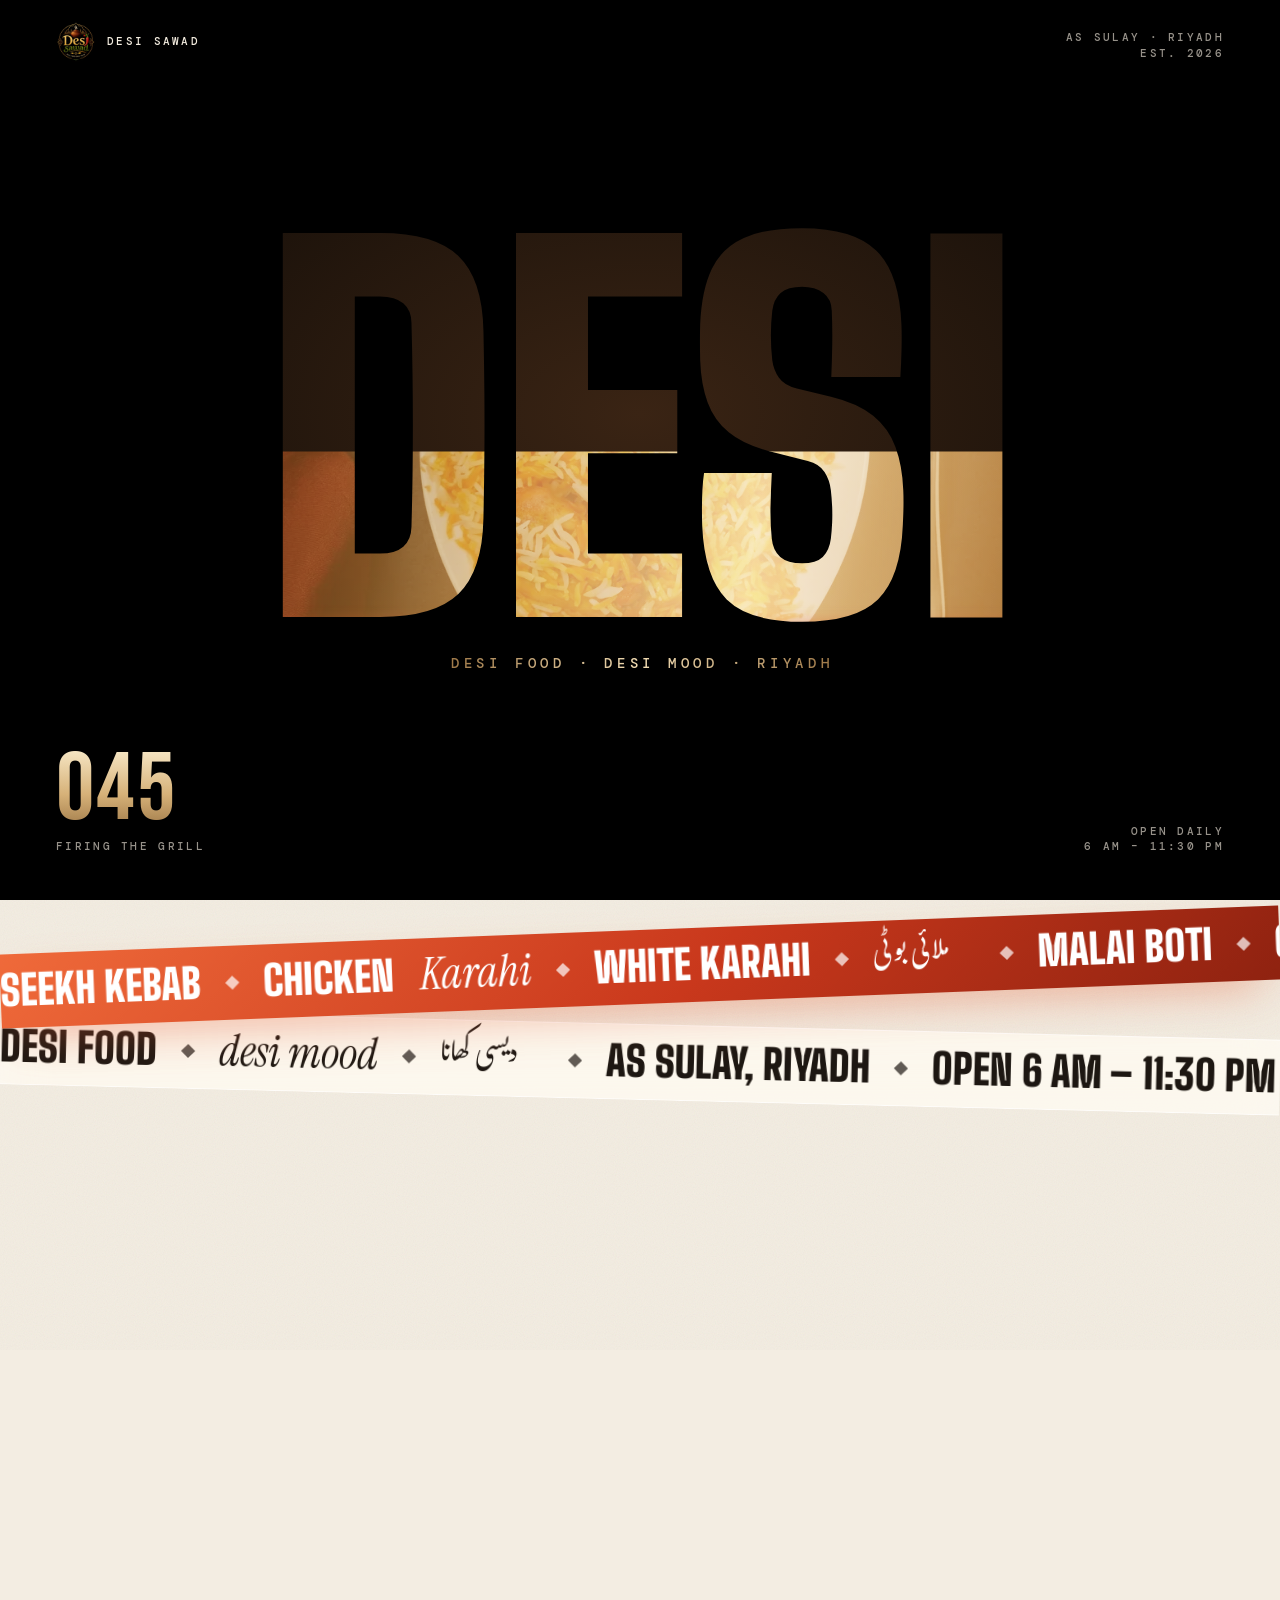
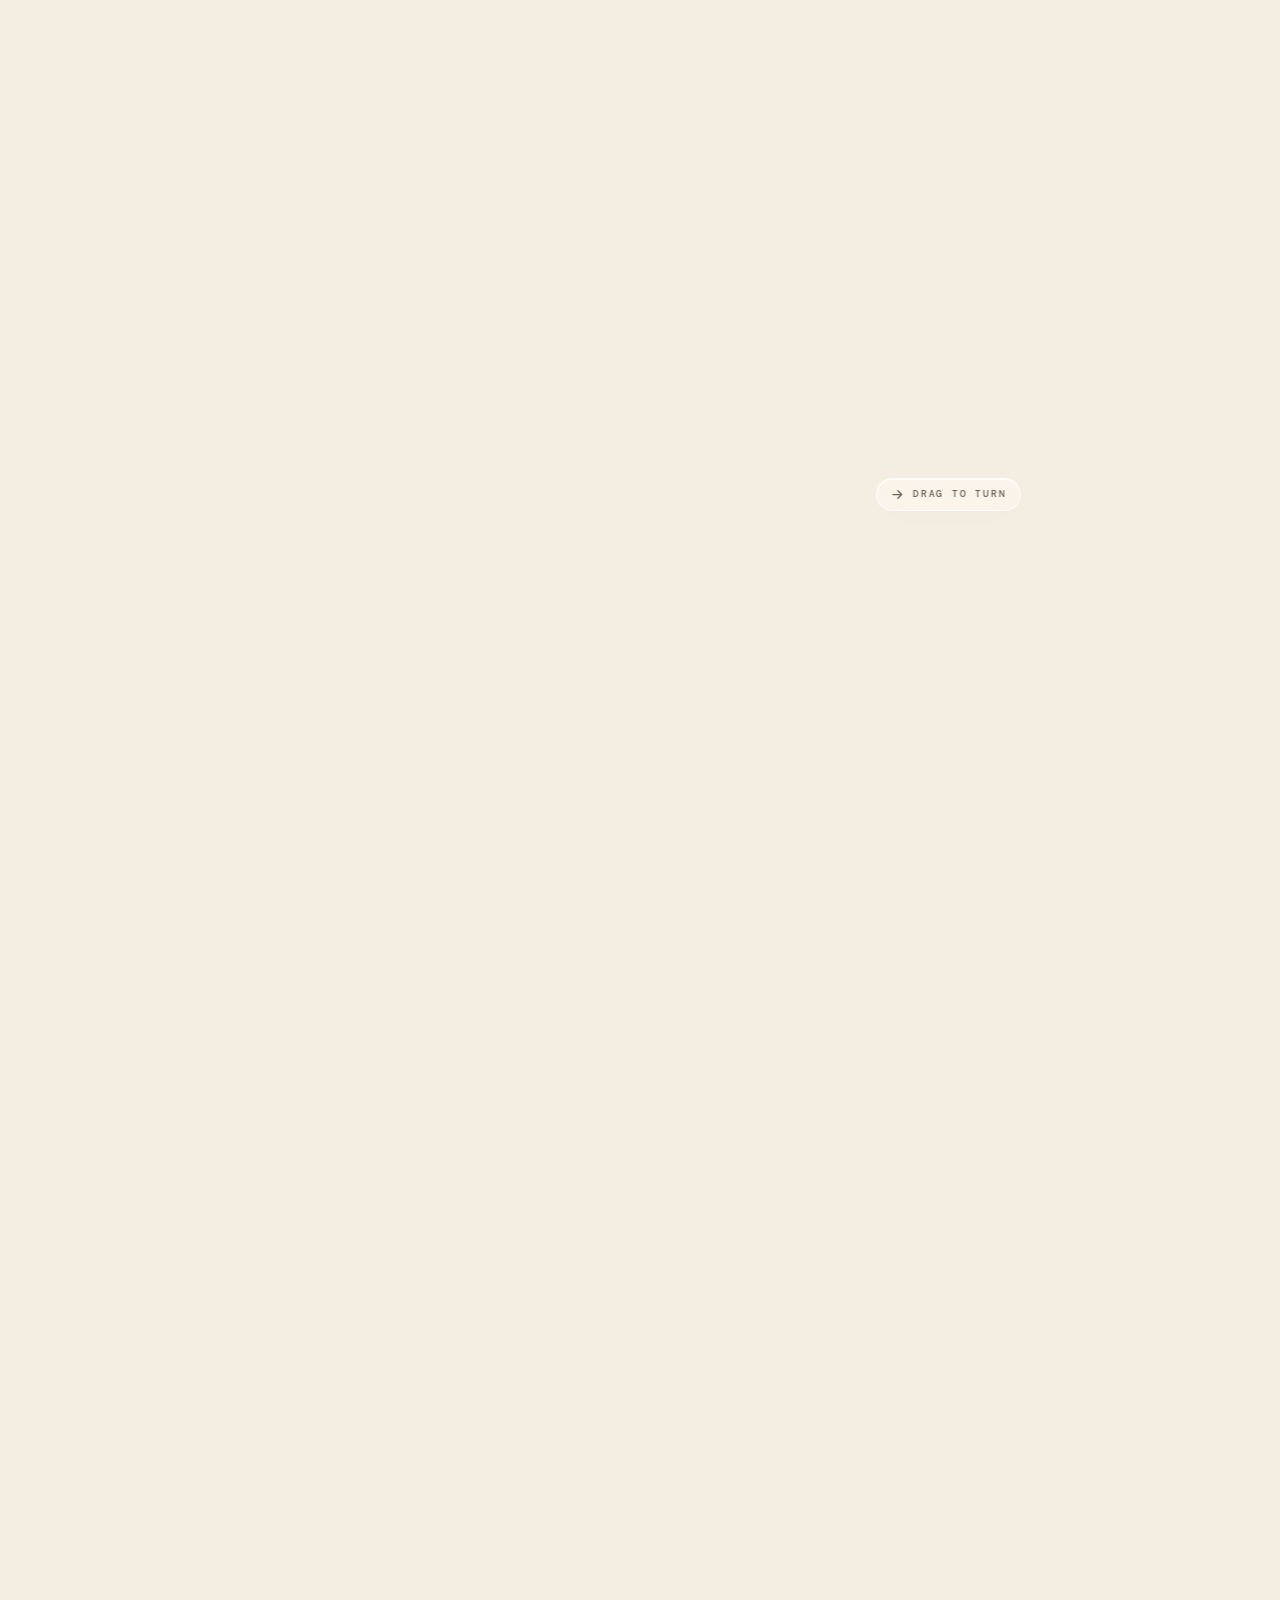
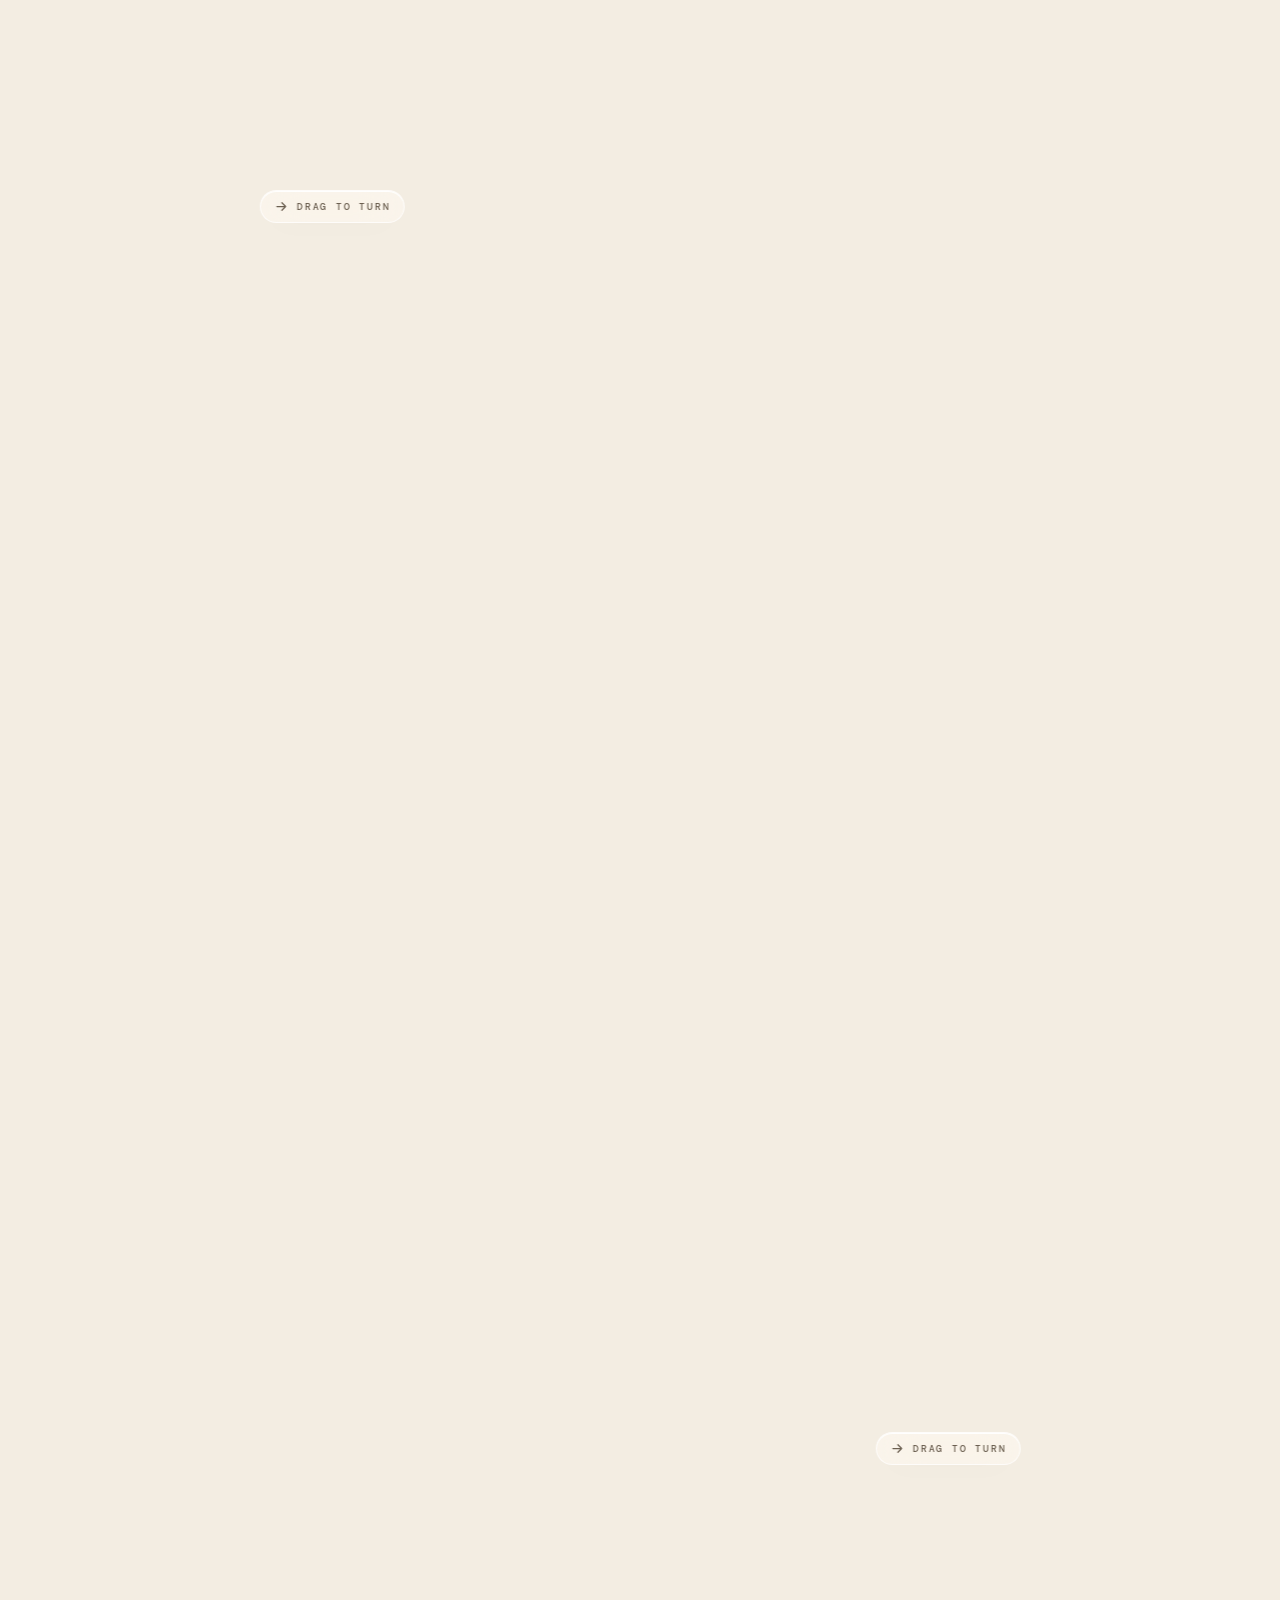
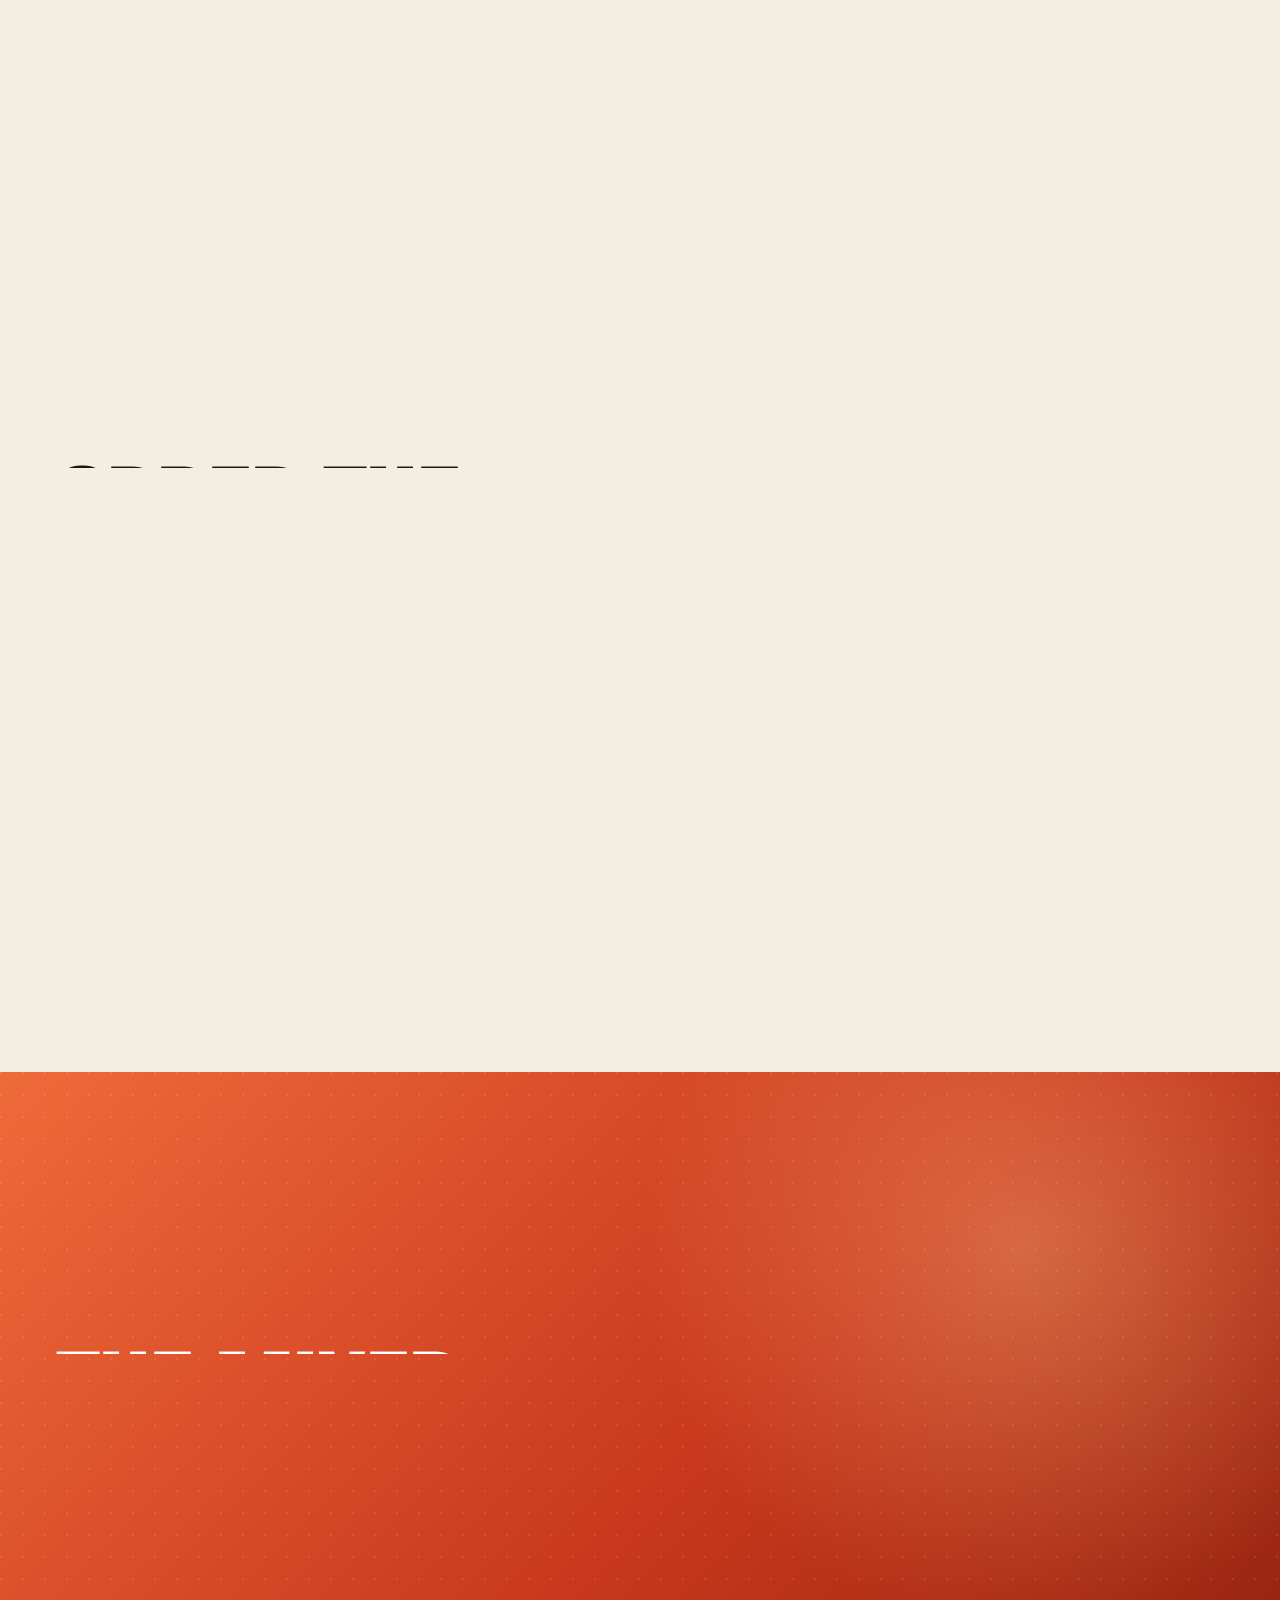
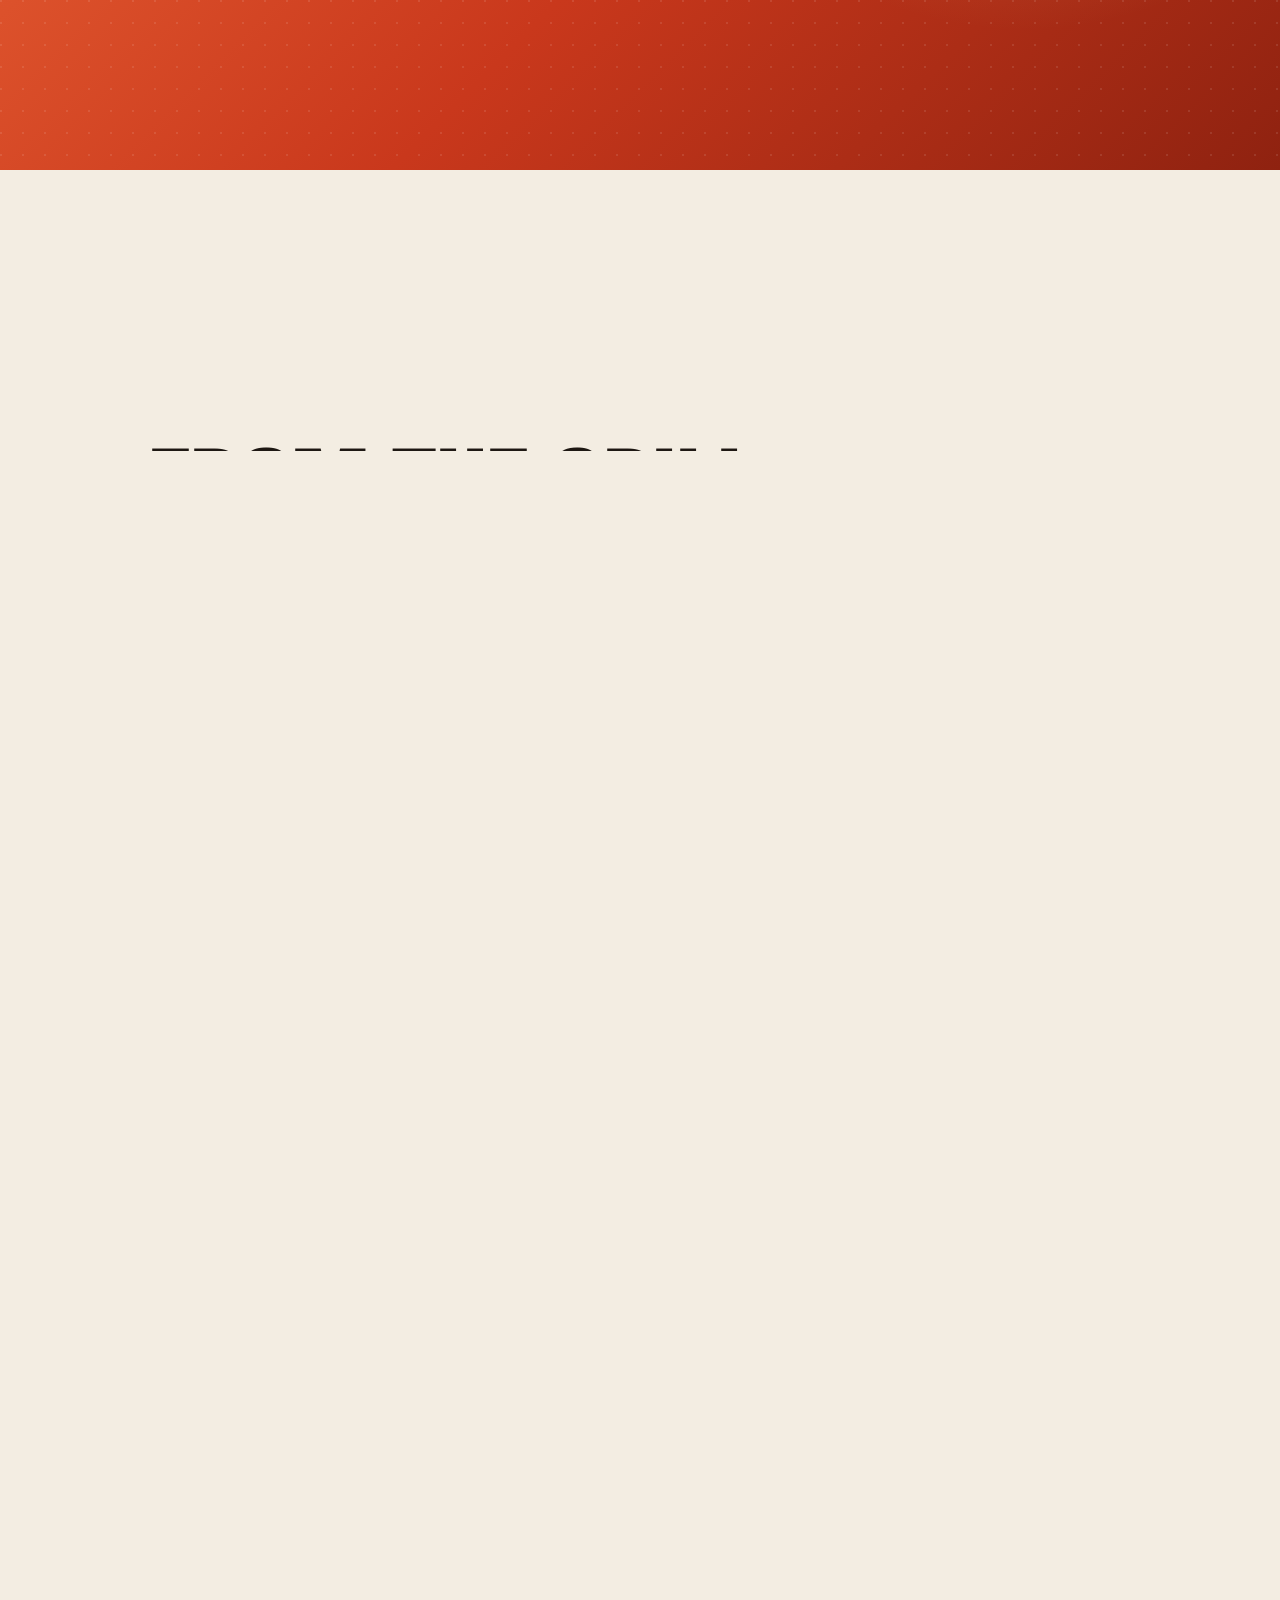
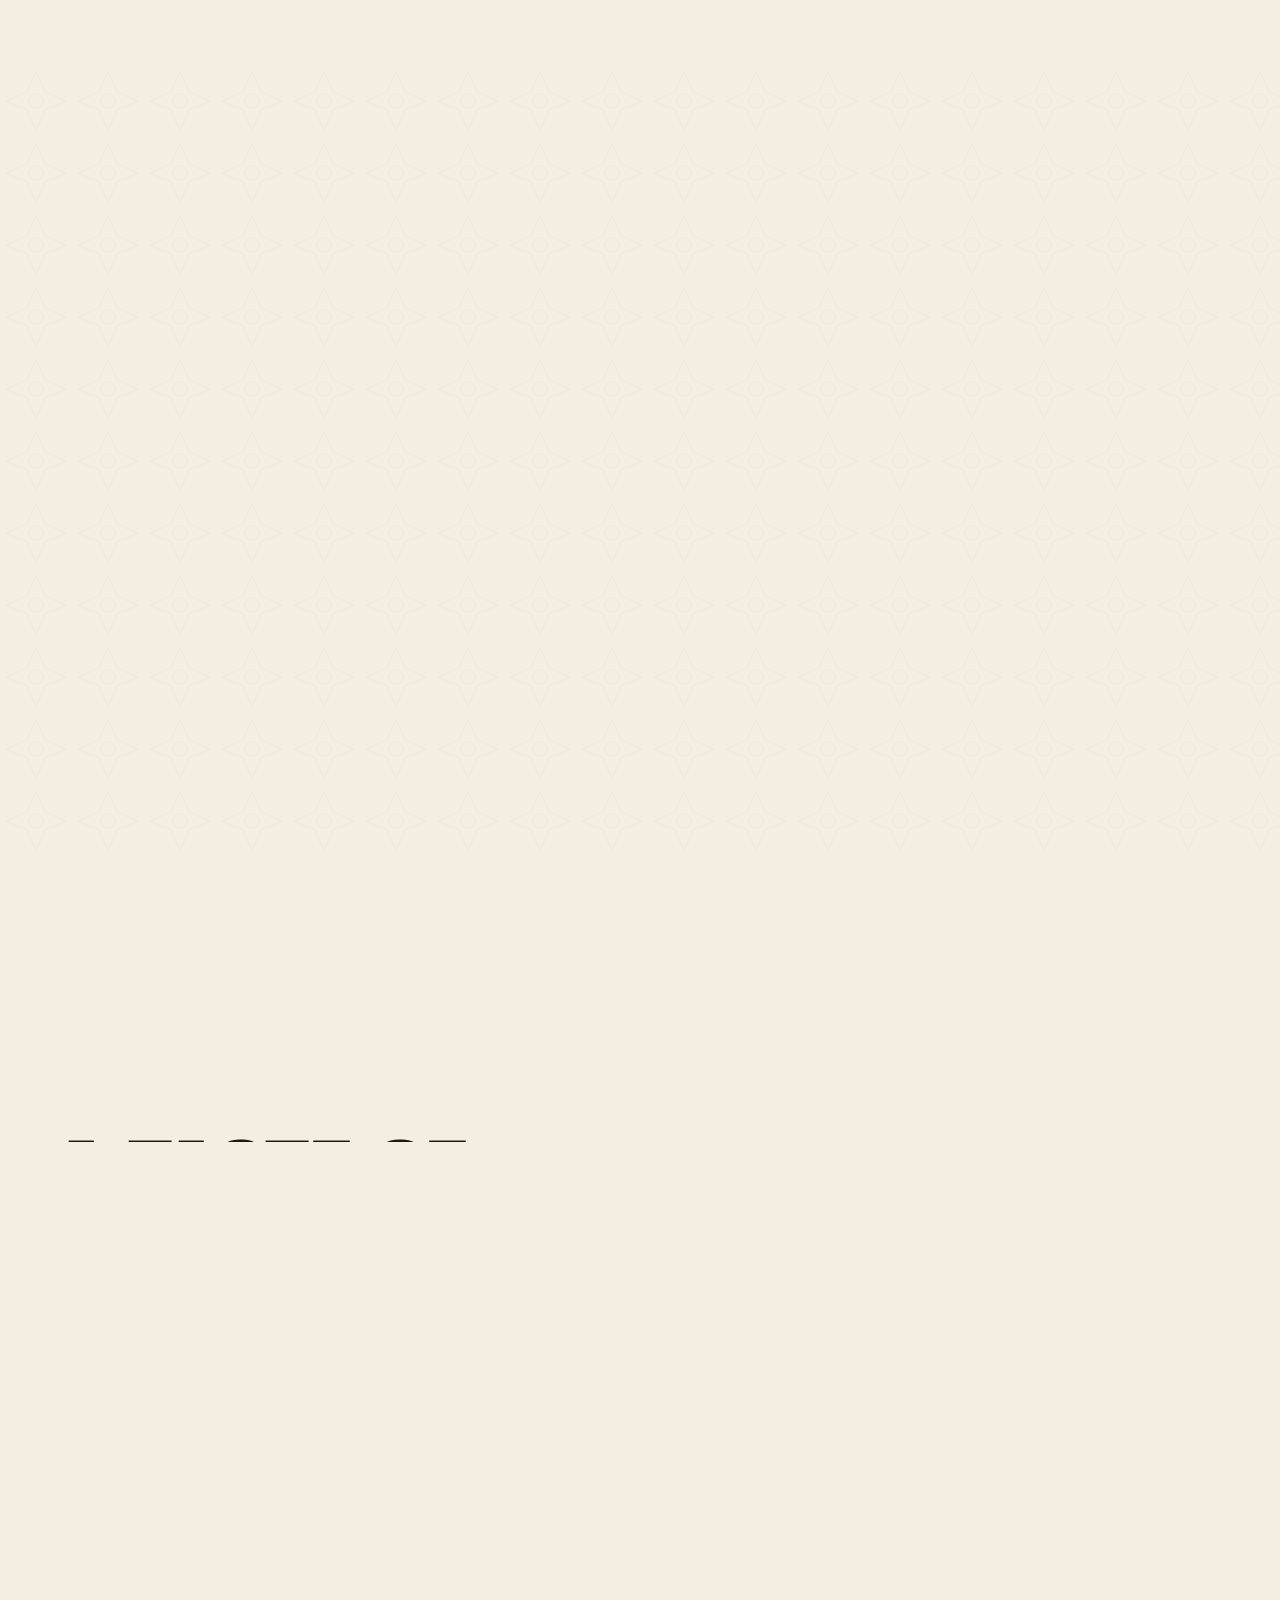
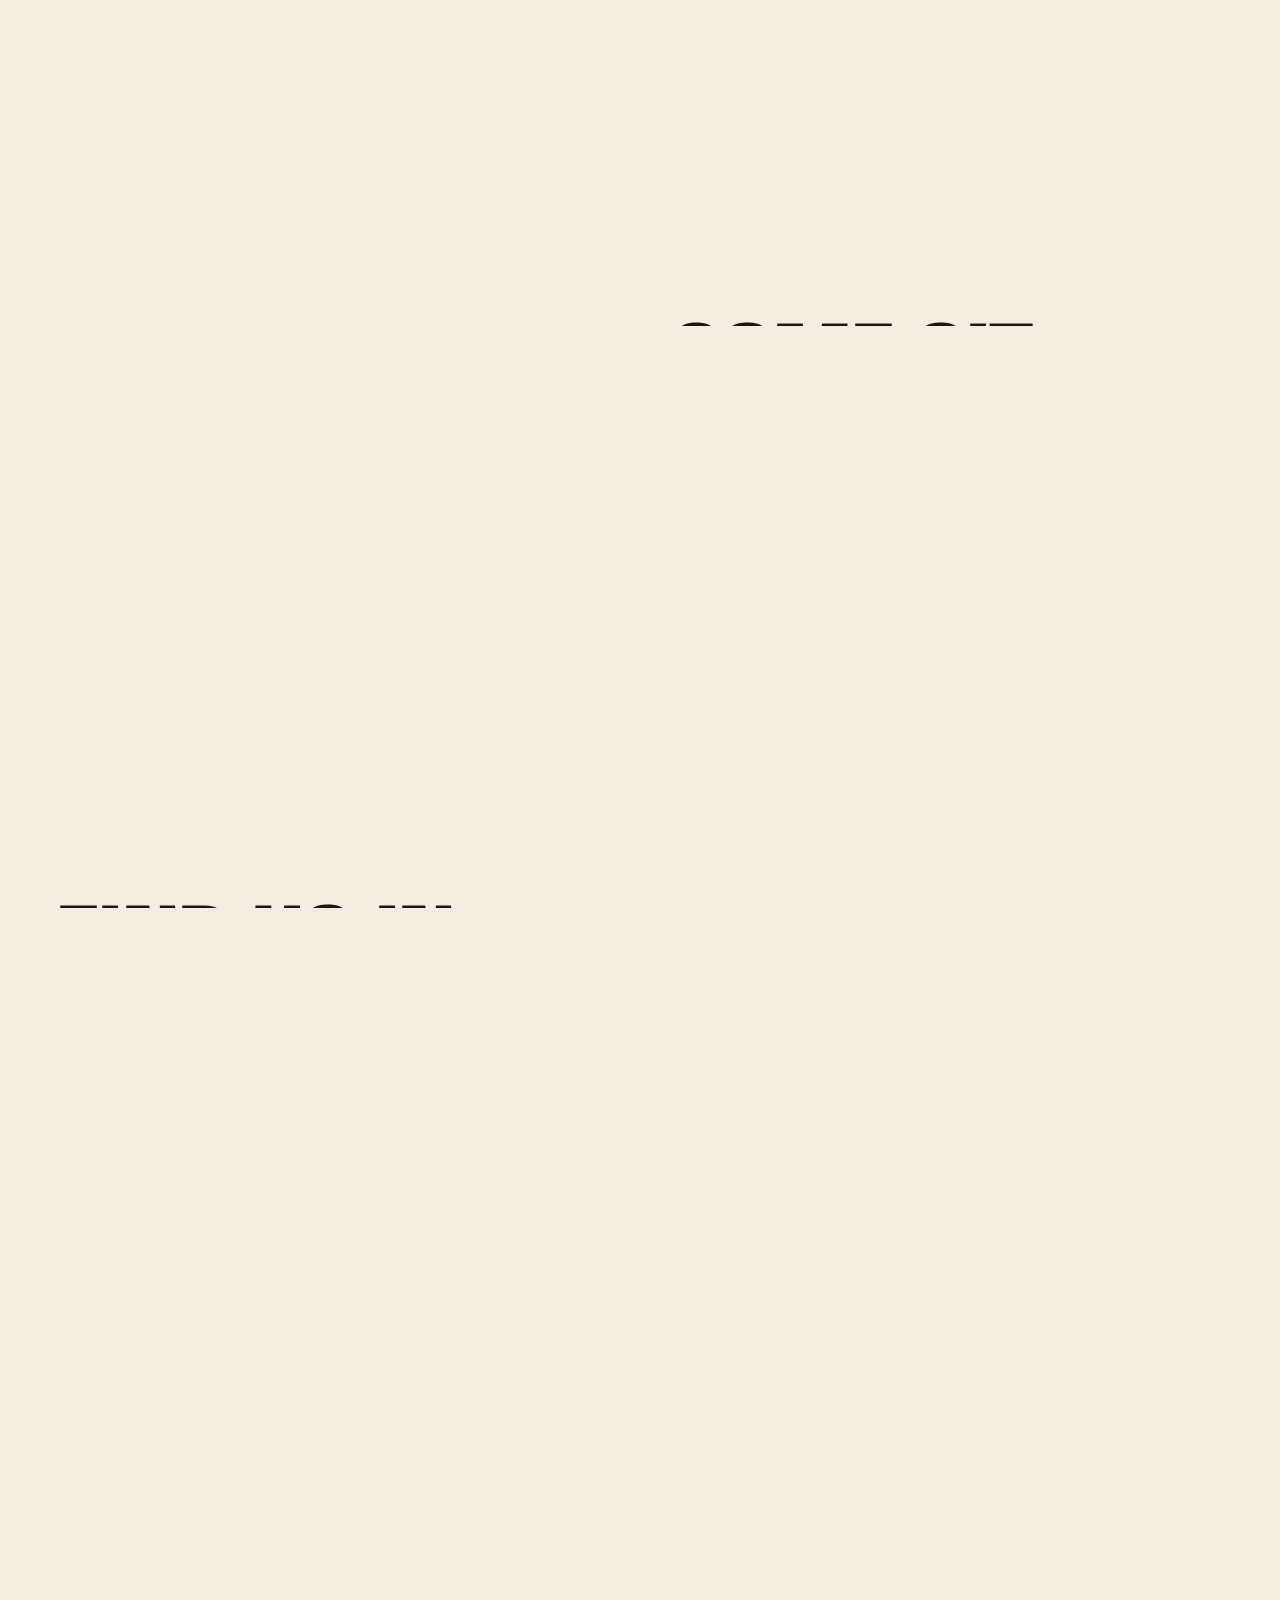
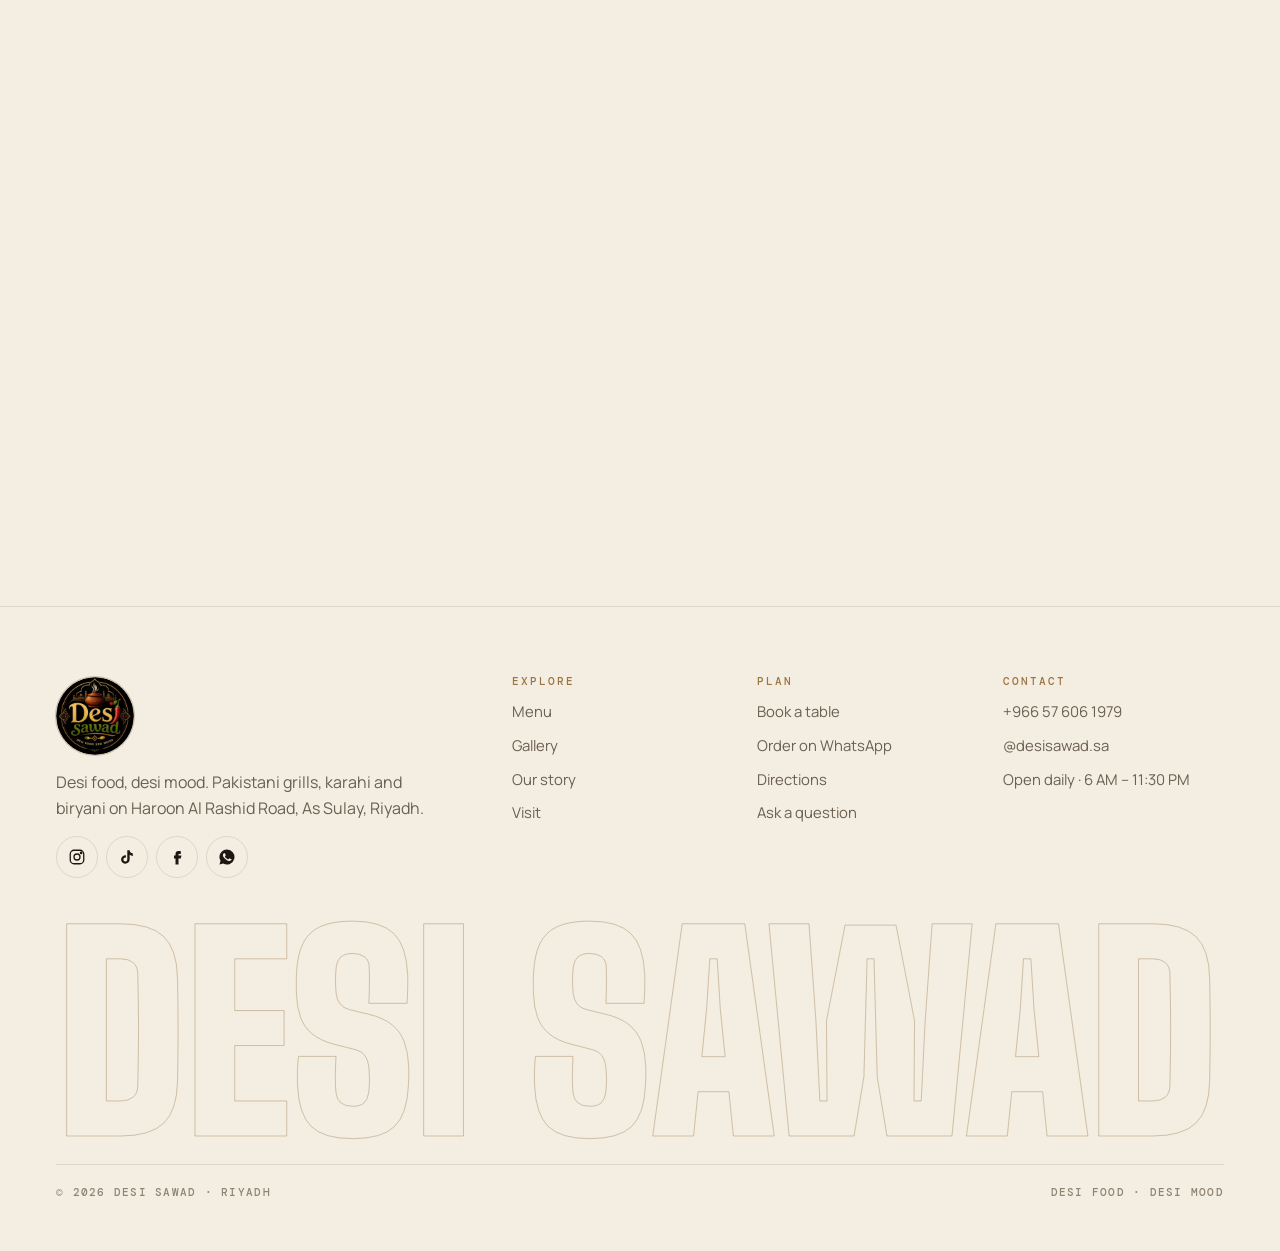
==== index.html @ 98d56522 "Add files via upload" ====
<!doctype html>
<html lang="en" data-theme="dark">
<head>
<meta charset="utf-8">
<meta name="viewport" content="width=device-width,initial-scale=1,viewport-fit=cover">
<title>Desi Sawad — Desi Food, Desi Mood | Pakistani Restaurant in As Sulay, Riyadh</title>
<meta name="description" content="Desi Sawad is a Pakistani restaurant on Haroon Al Rashid Rd, As Sulay, Riyadh. Seekh kebab, malai boti, chicken and white karahi, biryani and mint margarita. Open daily 6 AM to 11:30 PM.">
<meta name="theme-color" content="#0b0a08">
<meta property="og:type" content="restaurant"><meta property="og:site_name" content="Desi Sawad">
<meta property="og:title" content="Desi Sawad — Desi Food, Desi Mood | Pakistani Restaurant in As Sulay, Riyadh"><meta property="og:description" content="Desi Sawad is a Pakistani restaurant on Haroon Al Rashid Rd, As Sulay, Riyadh. Seekh kebab, malai boti, chicken and white karahi, biryani and mint margarita. Open daily 6 AM to 11:30 PM."><meta property="og:image" content="og-image.jpg">
<meta name="twitter:card" content="summary_large_image">
<link rel="icon" type="image/png" href="favicon.png"><link rel="apple-touch-icon" href="apple-touch-icon.png"><link rel="manifest" href="manifest.json">
<link rel="preload" href="display-900-normal.woff2" as="font" type="font/woff2" crossorigin>
<link rel="preload" href="sans-500-normal.woff2" as="font" type="font/woff2" crossorigin>
<link rel="stylesheet" href="styles.css">
<script>(function(){var d=document.documentElement;d.classList.add('js');var t;try{t=localStorage.getItem('ds-theme')}catch(e){}if(!t)t=matchMedia('(prefers-color-scheme: light)').matches?'light':'dark';d.setAttribute('data-theme',t);document.querySelector('meta[name=theme-color]').content=t==='light'?'#f3ede2':'#0b0a08';try{if(!sessionStorage.getItem('ds-seen'))d.classList.add('ld-on');if(sessionStorage.getItem('ds-pt'))d.classList.add('pt-on')}catch(e){}if(matchMedia('(prefers-reduced-motion: reduce)').matches)d.classList.remove('ld-on','pt-on')})();</script>
<script type="application/ld+json">{"@context":"https://schema.org","@type":"Restaurant","name":"Desi Sawad","slogan":"Desi Food, Desi Mood","servesCuisine":["Pakistani","Desi","BBQ"],"telephone":"+966576061979","image":"og-image.jpg","address":{"@type":"PostalAddress","streetAddress":"Sharah e Sahafa, Haroon Al Rashid Rd","addressLocality":"As Sulay, Riyadh","postalCode":"14263","addressCountry":"SA"},"openingHours":"Mo-Su 06:00-23:30","sameAs":["https://www.instagram.com/desisawad.sa/","https://www.tiktok.com/@desisawad.sa","https://www.facebook.com/desisawad.sa"]}</script>
</head>
<body data-page="home">
<a class="skip" href="#main">Skip to content</a>
<div class="amb" aria-hidden="true"><i></i><i></i><i></i></div><div class="grain" aria-hidden="true"></div>
<i class="sprog" aria-hidden="true"></i>
<div class="pt" aria-hidden="true"><div class="pt-bg"></div><div class="pt-in"><span class="pt-f"></span><div class="pt-w"></div></div><i class="pt-line"></i></div>
<div class="ldx" aria-hidden="true">
  <div class="ldx-fill"><div class="ldx-grp"><div class="ldx-w">DESI<div class="ldx-gold"><img src="biryani.webp" alt=""></div><i class="ldx-crest"></i></div><div class="ldx-s">Desi food · Desi mood · Riyadh</div></div></div>
  <div class="ldx-ink"><div class="ldx-grp"><div class="ldx-w"><span><i>D</i></span><span><i>E</i></span><span><i>S</i></span><span class="ldx-i"><i>I</i></span></div><div class="ldx-s"><span>Desi food · Desi mood · Riyadh</span></div></div></div>
  <div class="ldx-m ldx-tl"><img src="logo.webp" alt=""><span>Desi Sawad</span></div>
  <div class="ldx-m ldx-tr">As Sulay · Riyadh<br>Est. 2026</div>
  <div class="ldx-m ldx-bl"><b id="ldN">000</b><span>Firing the grill</span></div>
  <div class="ldx-m ldx-br">Open daily<br>6 AM – 11:30 PM</div>
</div>
<canvas id="dish3d" aria-hidden="true"></canvas>
<header class="nav glass glass-edge">
  <a class="brand" href="index.html" aria-label="Desi Sawad home"><img src="logo.webp" alt="" width="44" height="44"><span class="brand-t"><b>Desi Sawad</b><small>As Sulay · Riyadh</small></span></a>
  <nav class="nav-links" aria-label="Main"><a href="index.html" aria-current="page">Home</a><a href="menu.html">Menu</a><a href="gallery.html">Gallery</a><a href="about.html">Our story</a><a href="reserve.html">Reserve</a><a href="contact.html">Visit</a></nav>
  <div class="nav-r">
    <span class="open-pill" data-open data-short><i class="dot"></i><span data-open-txt>Hours</span></span>
    <button class="icon-btn" type="button" data-theme-toggle aria-label="Switch theme"><span class="t-ico"><svg class="sun" viewBox="0 0 24 24" fill="none" stroke="currentColor" stroke-width="1.8" stroke-linecap="round"><circle cx="12" cy="12" r="4.2"/><path d="M12 2.5v2M12 19.5v2M4.6 4.6l1.4 1.4M18 18l1.4 1.4M2.5 12h2M19.5 12h2M4.6 19.4 6 18M18 6l1.4-1.4"/></svg><svg class="moon" viewBox="0 0 24 24" fill="none" stroke="currentColor" stroke-width="1.8" stroke-linejoin="round"><path d="M20 14.5A8 8 0 1 1 9.5 4a6.5 6.5 0 0 0 10.5 10.5Z"/></svg></span></button>
    <button class="icon-btn snd" type="button" data-sound-toggle aria-pressed="false" aria-label="Sound effects"><svg viewBox="0 0 24 24" fill="none" stroke="currentColor" stroke-width="1.8" stroke-linecap="round" stroke-linejoin="round"><path d="M4 9.5h3.5L12 5.5v13l-4.5-4H4z"/><path class="wave" d="M15.5 9a4 4 0 0 1 0 6"/><path class="wave" d="M18 6.5a7.5 7.5 0 0 1 0 11"/><path class="x" d="m16 9.5 5 5M21 9.5l-5 5"/></svg></button>
    <button class="icon-btn" type="button" data-cart aria-label="Your order"><svg viewBox="0 0 24 24" fill="none" stroke="currentColor" stroke-width="1.8" stroke-linecap="round"><path d="M5 8h14l-1.4 11.2a2 2 0 0 1-2 1.8H8.4a2 2 0 0 1-2-1.8L5 8Z"/><path d="M9 8V6a3 3 0 0 1 6 0v2"/></svg><span class="cart-count" data-count>0</span></button>
    <a class="btn btn-gold btn-sm" href="reserve.html">Book a table</a>
    <button class="icon-btn burger" type="button" aria-label="Open menu" aria-expanded="false" aria-controls="msheet"><span></span><span></span></button>
  </div>
</header>
<div class="msheet" id="msheet" aria-hidden="true">
  <nav aria-label="Mobile"><a href="index.html" aria-current="page"><small>01</small>Home<span class="u">گھر</span></a><a href="menu.html"><small>02</small>Menu<span class="u">مینو</span></a><a href="gallery.html"><small>03</small>Gallery<span class="u">تصاویر</span></a><a href="about.html"><small>04</small>Our story<span class="u">کہانی</span></a><a href="reserve.html"><small>05</small>Reserve<span class="u">بکنگ</span></a><a href="contact.html"><small>06</small>Visit<span class="u">پتہ</span></a></nav>
  <div class="ms-foot">
    <div class="ms-row"><a class="btn btn-gold" href="menu.html"><svg viewBox="0 0 24 24" fill="none" stroke="currentColor" stroke-width="1.8" stroke-linecap="round"><path d="M5 8h14l-1.4 11.2a2 2 0 0 1-2 1.8H8.4a2 2 0 0 1-2-1.8L5 8Z"/><path d="M9 8V6a3 3 0 0 1 6 0v2"/></svg>Order now</a><a class="btn" href="tel:+966576061979"><svg viewBox="0 0 24 24" fill="none" stroke="currentColor" stroke-width="1.8"><path d="M5 4h4l2 5-2.5 1.5a11 11 0 0 0 5 5L15 13l5 2v4a2 2 0 0 1-2 2A16 16 0 0 1 3 6a2 2 0 0 1 2-2"/></svg>Call</a></div>
    <div class="ms-meta"><span class="live glass" data-open><i class="dot"></i><span data-open-txt>Hours</span></span><div class="socials"><a href="https://www.instagram.com/desisawad.sa/" target="_blank" rel="noopener" aria-label="Instagram"><svg viewBox="0 0 24 24" fill="none" stroke="currentColor" stroke-width="1.7"><rect x="3" y="3" width="18" height="18" rx="5"/><circle cx="12" cy="12" r="4"/><circle cx="17.5" cy="6.5" r="1" fill="currentColor"/></svg></a><a href="https://www.tiktok.com/@desisawad.sa" target="_blank" rel="noopener" aria-label="TikTok"><svg viewBox="0 0 24 24" fill="currentColor"><path d="M16.6 5.8A4.3 4.3 0 0 1 15.5 3h-3.1v12.4a2.6 2.6 0 1 1-1.8-2.5V9.7a5.7 5.7 0 1 0 4.9 5.7V9.1a7.3 7.3 0 0 0 4.3 1.4V7.4a4.3 4.3 0 0 1-3.2-1.6Z"/></svg></a><a href="https://www.facebook.com/desisawad.sa" target="_blank" rel="noopener" aria-label="Facebook"><svg viewBox="0 0 24 24" fill="currentColor"><path d="M14 8h3V4h-3a4 4 0 0 0-4 4v2H8v4h2v8h4v-8h3l1-4h-4V8.5c0-.3.2-.5.5-.5Z"/></svg></a><a href="https://wa.me/966576061979" target="_blank" rel="noopener" aria-label="WhatsApp"><svg viewBox="0 0 24 24" fill="currentColor"><path d="M12 2a10 10 0 0 0-8.6 15.1L2 22l5-1.3A10 10 0 1 0 12 2Zm5.5 14.1c-.2.6-1.3 1.2-1.8 1.2-.5.1-1 .1-3.3-.8-2.8-1.1-4.5-3.9-4.7-4.1-.1-.2-1.1-1.5-1.1-2.9s.7-2 1-2.3c.2-.3.5-.3.7-.3h.5c.2 0 .4 0 .6.5l.8 2c.1.2.1.4 0 .5l-.4.6-.4.4c-.1.2-.3.3-.1.6.2.3.8 1.3 1.7 2.1 1.2 1 2.1 1.3 2.4 1.5.3.1.5.1.6-.1l.9-1c.2-.3.4-.2.6-.1l1.9.9c.3.1.5.2.5.3.1.2.1.8-.2 1.4Z"/></svg></a></div></div>
  </div>
</div>
<nav class="dock glass glass-edge" aria-label="Quick actions">
  <a href="index.html" aria-current="page"><svg viewBox="0 0 24 24" fill="none" stroke="currentColor" stroke-width="1.8" stroke-linejoin="round"><path d="M4 10.5 12 4l8 6.5V20a1 1 0 0 1-1 1h-4.5v-6h-5v6H5a1 1 0 0 1-1-1z"/></svg>Home</a><a href="menu.html"><svg viewBox="0 0 24 24" fill="none" stroke="currentColor" stroke-width="1.8" stroke-linecap="round"><path d="M7 3v8a2 2 0 0 0 4 0V3M9 11v10M17 21V3c-2 1.5-3 4-3 7v4h3"/></svg>Menu</a>
  <button type="button" class="pri" data-cart aria-label="Your order"><svg viewBox="0 0 24 24" fill="none" stroke="currentColor" stroke-width="1.8" stroke-linecap="round"><path d="M5 8h14l-1.4 11.2a2 2 0 0 1-2 1.8H8.4a2 2 0 0 1-2-1.8L5 8Z"/><path d="M9 8V6a3 3 0 0 1 6 0v2"/></svg><span class="cart-count" data-count>0</span></button>
  <a href="reserve.html"><svg viewBox="0 0 24 24" fill="none" stroke="currentColor" stroke-width="1.8" stroke-linecap="round"><rect x="3" y="5" width="18" height="16" rx="3"/><path d="M3 10h18M8 3v4M16 3v4"/></svg>Book</a><button type="button" data-chat><svg viewBox="0 0 24 24" fill="none" stroke="currentColor" stroke-width="1.8" stroke-linejoin="round"><path d="M21 12a8 8 0 0 1-11.8 7L4 20l1.1-4.5A8 8 0 1 1 21 12Z"/><path d="M8.5 12h.01M12 12h.01M15.5 12h.01" stroke-linecap="round" stroke-width="2.6"/></svg>Chat</button>
</nav>
<main id="main">
<section class="hero" id="top" data-dish="handi" data-x=".25" data-y="-.04" data-s="1.32" data-ms=".8">
  <canvas id="embers" aria-hidden="true"></canvas>
  <div class="wrap hero-g">
    <div class="hero-copy">
      <span class="live glass" data-open data-rv data-hero><i class="dot"></i><span data-open-txt>Open daily · 6 AM – 11:30 PM</span></span>
      <h1 class="h-xl" data-split data-hero>Desi food. <em class="l2">desi mood.</em></h1>
      <p class="urdu" data-rv data-hero style="--d:.3s">دیسی کھانا، دیسی موڈ</p>
      <p class="lede" data-rv data-hero style="--d:.4s">Seekh off the flame, karahi from the iron, biryani from the handi. <b>Pakistani cooking that tastes like home</b>, now on Haroon Al Rashid Road.</p>
      <div class="hero-ctas" data-rv data-hero style="--d:.5s"><a class="btn btn-gold" href="menu.html"><svg viewBox="0 0 24 24" fill="none" stroke="currentColor" stroke-width="1.8" stroke-linecap="round"><path d="M5 8h14l-1.4 11.2a2 2 0 0 1-2 1.8H8.4a2 2 0 0 1-2-1.8L5 8Z"/><path d="M9 8V6a3 3 0 0 1 6 0v2"/></svg>Order now</a><a class="btn" href="reserve.html"><svg viewBox="0 0 24 24" fill="none" stroke="currentColor" stroke-width="1.8" stroke-linecap="round"><rect x="3" y="5" width="18" height="16" rx="3"/><path d="M3 10h18M8 3v4M16 3v4"/></svg>Book a table</a></div>
    </div>
    <div class="hero-right">
      <div class="hero-stage zone" data-spin>
        <span class="hero-word" aria-hidden="true">Sawad</span>
        <div class="ring" aria-hidden="true"><svg viewBox="0 0 400 400" fill="none"><circle cx="200" cy="200" r="196" stroke="var(--line-2)"/><circle cx="200" cy="200" r="182" stroke="var(--line-2)" stroke-dasharray="1 8"/><path id="arc" d="M200 44a156 156 0 1 1 0 312a156 156 0 1 1 0-312" stroke="none"/><text font-family="Mono,monospace" font-size="10" letter-spacing="6" fill="var(--gold)" fill-opacity=".7"><textPath href="#arc">BIRYANI · KARAHI · SEEKH · MALAI BOTI · HANDI · DESI FOOD · DESI MOOD · </textPath></text></svg></div>
        <i class="plate" aria-hidden="true"></i>
        <span class="hint glass"><svg viewBox="0 0 24 24" fill="none" stroke="currentColor" stroke-width="2" stroke-linecap="round" stroke-linejoin="round"><path d="M5 12h14M13 6l6 6-6 6"/></svg><span class="hint-txt">Drag to turn the handi</span></span>
      </div>
      <div class="hero-cards">
        <a class="hcard glass glass-edge" href="menu.html" data-rv data-hero style="--d:.6s"><img src="seekh-kebab.webp" alt=""><span><b>Seekh Kebab</b><span>Off the flame, on cast iron</span></span></a>
        <div class="hcard glass glass-edge" data-rv data-hero style="--d:.7s"><span class="ic"><svg viewBox="0 0 24 24" fill="none" stroke="currentColor" stroke-width="1.8"><circle cx="12" cy="12" r="9"/><path d="M12 7v5l3 2"/></svg></span><span><b>6 AM – 11:30 PM</b><span>Open every single day</span></span></div>
        <a class="hcard glass glass-edge" href="contact.html" data-rv data-hero style="--d:.8s"><span class="ic"><svg viewBox="0 0 24 24" fill="none" stroke="currentColor" stroke-width="1.8"><path d="M12 22s7-6.2 7-12a7 7 0 0 0-14 0c0 5.8 7 12 7 12Z"/><circle cx="12" cy="10" r="2.6"/></svg></span><span><b>As Sulay</b><span>Haroon Al Rashid Rd, Riyadh</span></span></a>
      </div>
    </div>
  </div>
</section>

<div class="band" aria-hidden="true"><div class="band-in"><span>Seekh Kebab<i></i>Chicken <em>Karahi</em><i></i>White Karahi<i></i><span class="u">ملائی بوٹی</span><i></i>Malai Boti<i></i>Chicken <em>Biryani</em><i></i>Mint Margarita<i></i></span><span>Seekh Kebab<i></i>Chicken <em>Karahi</em><i></i>White Karahi<i></i><span class="u">ملائی بوٹی</span><i></i>Malai Boti<i></i>Chicken <em>Biryani</em><i></i>Mint Margarita<i></i></span></div></div>
<div class="band alt" aria-hidden="true"><div class="band-in"><span>Desi food<i></i><em>desi mood</em><i></i><span class="u">دیسی کھانا</span><i></i>As Sulay, Riyadh<i></i>Open 6 AM – 11:30 PM<i></i></span><span>Desi food<i></i><em>desi mood</em><i></i><span class="u">دیسی کھانا</span><i></i>As Sulay, Riyadh<i></i>Open 6 AM – 11:30 PM<i></i></span></div></div>

<section class="chapter" id="dishes" data-dish="handi" data-x=".24" data-y="-.03" data-s="1.22" data-ms=".72">
  <div class="wrap ch-g">
    <div class="ch-stage zone" data-spin><span class="hint glass"><svg viewBox="0 0 24 24" fill="none" stroke="currentColor" stroke-width="2" stroke-linecap="round" stroke-linejoin="round"><path d="M5 12h14M13 6l6 6-6 6"/></svg><span class="hint-txt">Drag to turn</span></span></div>
    <div class="ch-copy"><div class="ch-card glass glass-edge" data-rv>
      <div class="ch-num"><b>01</b><span>The handi</span></div>
      <h2 class="h-lg" data-split>Every grain, <em>a craving.</em></h2>
      <p class="urdu">ہر دانے میں ذائقہ</p>
      <p class="lede">Long-grain rice layered with spiced chicken, sealed in the clay handi and steamed until every grain carries the masala. <b>Lift the lid and it all comes up at once.</b></p>
      <div class="tags"><span class="tag">Chicken biryani</span><span class="tag">Chicken pulao</span><span class="tag">Raita on the side</span></div>
      <div class="ch-photos"><figure style="margin:0"><div class="ph arch" style="aspect-ratio:3/3.6"><img src="biryani.webp" alt="Chicken biryani" loading="lazy"></div><span class="cap">Chicken biryani</span></figure><figure style="margin:0"><div class="ph" style="aspect-ratio:1"><img src="pulao-bhindi.webp" alt="Pulao, bhindi and salad" loading="lazy"></div><span class="cap">Pulao · bhindi</span></figure></div>
      <div class="cta-row" style="margin-top:20px"><button class="btn btn-gold btn-sm" type="button" data-inc="biryani"><svg viewBox="0 0 24 24" fill="none" stroke="currentColor" stroke-width="1.8" stroke-linecap="round"><path d="M5 8h14l-1.4 11.2a2 2 0 0 1-2 1.8H8.4a2 2 0 0 1-2-1.8L5 8Z"/><path d="M9 8V6a3 3 0 0 1 6 0v2"/></svg>Add biryani</button></div>
    </div></div>
  </div>
</section>

<section class="chapter chapter--right" id="ch-karahi" data-dish="karahi" data-x="-.24" data-y="-.05" data-s="1.2" data-ms=".8">
  <div class="wrap ch-g">
    <div class="ch-stage zone" data-spin><span class="hint glass"><svg viewBox="0 0 24 24" fill="none" stroke="currentColor" stroke-width="2" stroke-linecap="round" stroke-linejoin="round"><path d="M5 12h14M13 6l6 6-6 6"/></svg><span class="hint-txt">Drag to turn</span></span></div>
    <div class="ch-copy"><div class="ch-card glass glass-edge" data-rv>
      <div class="ch-num"><b>02</b><span>The karahi</span></div>
      <h2 class="h-lg" data-split>Your next <em>craving.</em></h2>
      <p class="urdu" data-flav-urdu="karahi">دل چاہے پھر سے</p>
      <p class="lede" data-flav-copy="karahi">Cooked in the black iron karahi and brought to the table in it. Tomato, ginger and green chilli, reduced until the oil rises to the top.</p>
      <div class="seg-ctl glass" role="group" aria-label="Pick a karahi">
        <button class="flav" type="button" data-dish="karahi" data-flav="chicken" aria-pressed="true" style="--sw:radial-gradient(circle at 35% 30%,#f2a14a,#b9520f 60%,#5a1705)"><i></i>Chicken</button>
        <button class="flav" type="button" data-dish="karahi" data-flav="white" aria-pressed="false" style="--sw:radial-gradient(circle at 35% 30%,#fff7e6,#e4d3ae 60%,#a8916a)"><i></i>White</button>
      </div>
      <div class="ch-photos"><figure style="margin:0"><div class="ph arch" style="aspect-ratio:3/3.6"><img data-flav-a src="chicken-karahi.webp" alt="Karahi" loading="lazy"></div><span class="cap" data-cap-a>Chicken karahi</span></figure><figure style="margin:0"><div class="ph" style="aspect-ratio:1"><img data-flav-b src="white-karahi.webp" alt="Karahi" loading="lazy"></div><span class="cap" data-cap-b>White karahi</span></figure></div>
    </div></div>
  </div>
</section>

<section class="chapter" id="ch-glass" data-dish="glass" data-x=".24" data-y="-.04" data-s="1.12" data-ms=".66">
  <div class="wrap ch-g">
    <div class="ch-stage zone" data-spin><span class="hint glass"><svg viewBox="0 0 24 24" fill="none" stroke="currentColor" stroke-width="2" stroke-linecap="round" stroke-linejoin="round"><path d="M5 12h14M13 6l6 6-6 6"/></svg><span class="hint-txt">Drag to turn</span></span></div>
    <div class="ch-copy"><div class="ch-card glass glass-edge" data-rv>
      <div class="ch-num"><b>03</b><span>The glass</span></div>
      <h2 class="h-lg" data-split>Ice cold, <em>for the fire.</em></h2>
      <p class="urdu">ٹھنڈا ٹھنڈا، گرما گرم کے ساتھ</p>
      <p class="lede" data-flav-copy="glass">Crushed ice, fresh mint and lime, blended green. The one you order before the grill arrives, and again after it does.</p>
      <div class="seg-ctl glass" role="group" aria-label="Pick a drink">
        <button class="flav" type="button" data-dish="glass" data-flav="mint" aria-pressed="true" style="--sw:radial-gradient(circle at 35% 30%,#d4f28a,#7cba34 60%,#3f6e14)"><i></i>Mint</button>
        <button class="flav" type="button" data-dish="glass" data-flav="melon" aria-pressed="false" style="--sw:radial-gradient(circle at 35% 30%,#ffb3b0,#e9465a 60%,#9c1c26)"><i></i>Watermelon</button>
      </div>
      <div class="ch-photos" style="grid-template-columns:1fr"><figure style="margin:0"><div class="ph" style="aspect-ratio:16/10"><img src="opening-spread.webp" alt="Mint margarita, watermelon slush, karahi and a mixed grill platter" loading="lazy"></div><span class="cap">The opening-night spread</span></figure></div>
    </div></div>
  </div>
</section>

<section class="sec" id="signature" data-dish="glass" data-x=".3" data-y=".2" data-s="0" data-ms="0">
  <div class="wrap">
    <div class="sec-head"><span class="eyebrow" data-rv>Signature plates</span>
      <div class="row"><h2 class="h-lg" data-split>Order the <em>favourites.</em></h2><a class="link-arrow" href="menu.html" data-rv>Full menu <svg viewBox="0 0 24 24" fill="none" stroke="currentColor" stroke-width="2" stroke-linecap="round" stroke-linejoin="round"><path d="M5 12h14M13 6l6 6-6 6"/></svg></a></div></div>
    <div class="dgrid four" id="sigGrid"></div>
  </div>
</section>

<section class="promo">
  <div class="wrap">
    <div>
      <span class="eyebrow" data-rv>Made for the table</span>
      <h2 class="h-lg" data-split>The mixed <em>grill platter.</em></h2>
      <p data-rv>Seekh, malai boti and tikka boti piled over rice, with chutneys and salad on the side. One platter, and the whole table goes quiet.</p>
      <ul data-rv><li>Seekh kebab off the open flame</li><li>Malai boti and tikka boti</li><li>Rice, chutneys and salad</li></ul>
    </div>
    <div class="pcard" data-rv="scale">
      <div class="big-fig">1 + all</div>
      <h3 style="margin-top:14px">On the platter</h3>
      <div class="slot"><span>Grill</span><b>Seekh · malai · tikka</b></div>
      <div class="slot"><span>Base</span><b>Rice</b></div>
      <div class="slot"><span>Sides</span><b>Chutneys · salad</b></div>
      <div class="slot"><span>Pair it with</span><b>Mint margarita</b></div>
      <button class="btn btn-gold" type="button" data-inc="platter"><svg viewBox="0 0 24 24" fill="none" stroke="currentColor" stroke-width="1.8" stroke-linecap="round"><path d="M5 8h14l-1.4 11.2a2 2 0 0 1-2 1.8H8.4a2 2 0 0 1-2-1.8L5 8Z"/><path d="M9 8V6a3 3 0 0 1 6 0v2"/></svg>Add the platter</button>
    </div>
  </div>
</section>

<section class="sec" id="grill">
  <div class="wrap">
    <div class="sec-head center"><span class="eyebrow center" data-rv>From the grill</span><h2 class="h-lg" data-split>From the grill, <em>with love.</em></h2><p class="urdu" data-rv>گرما گرم، دل کے نام</p><p class="lede" data-rv>Everything off the grill comes to the table still hissing: cast-iron plate, wooden tray, onions underneath and three dips lined up beside it.</p></div>
    <div class="bento">
      <figure class="tile t1" data-rv data-tilt><img src="seekh-kebab.webp" alt="Seekh kebabs on cast iron" loading="lazy"><i class="glare"></i><figcaption><b>Seekh Kebab</b><span>Spiced mince · open flame</span></figcaption></figure>
      <figure class="tile t2" data-rv data-tilt style="--d:.06s"><img src="grill-chicken.webp" alt="Grilled chicken with three dips" loading="lazy"><i class="glare"></i><figcaption><b>Grilled Chicken</b><span>Three dips on the side</span></figcaption></figure>
      <figure class="tile t3" data-rv data-tilt style="--d:.04s"><img src="malai-boti.webp" alt="Chicken malai boti" loading="lazy"><i class="glare"></i><figcaption><b>Malai Boti</b><span>Cream marinade · soft char</span></figcaption></figure>
      <figure class="tile t4" data-rv data-tilt style="--d:.08s"><img src="tikka-leg.webp" alt="Chicken tikka" loading="lazy"><i class="glare"></i><figcaption><b>Chicken Tikka</b><span>Bone-in quarter</span></figcaption></figure>
      <figure class="tile t5" data-rv data-tilt style="--d:.12s"><img src="platter.webp" alt="Mixed grill platter" loading="lazy" style="object-position:50% 40%"><i class="glare"></i><figcaption><b>Mixed Platter</b><span>Made for the table</span></figcaption></figure>
    </div>
    <div class="dips">
      <div class="dip glass" data-rv><i style="--c:#6b1d12;--rim:#e2402e"></i><div><b>Imli</b><span>Sweet-sour tamarind</span></div></div>
      <div class="dip glass" data-rv style="--d:.06s"><i style="--c:#ece5cf;--rim:#ef7a24"></i><div><b>Garlic mayo</b><span>Cool, for the heat</span></div></div>
      <div class="dip glass" data-rv style="--d:.12s"><i style="--c:#7f8a31;--rim:#f1c232"></i><div><b>Green chutney</b><span>Mint, coriander, chilli</span></div></div>
    </div>
  </div>
</section>

<section class="sec jali" style="padding-block:clamp(70px,10vw,120px)">
  <div class="wrap" style="display:grid;gap:34px">
    <div class="sec-head center" style="margin:0"><p class="urdu-xl" data-rv>ہر نوالے کا لطف</p><p class="quote" data-rv>Savour <b>every</b> bite.</p></div>
    <div style="display:grid;grid-template-columns:repeat(3,1fr);gap:10px;text-align:center">
      <div class="glass glass-edge" data-rv style="padding:20px 10px;border-radius:22px"><div class="stat gold-text">17.5</div><span class="mono">Hours open, daily</span></div>
      <div class="glass glass-edge" data-rv style="--d:.06s;padding:20px 10px;border-radius:22px"><div class="stat gold-text">2</div><span class="mono">Karahis on the fire</span></div>
      <div class="glass glass-edge" data-rv style="--d:.12s;padding:20px 10px;border-radius:22px"><div class="stat gold-text">3</div><span class="mono">Dips with every grill</span></div>
    </div>
  </div>
</section>

<section class="sec" id="gallery-preview">
  <div class="wrap">
    <div class="sec-head"><span class="eyebrow" data-rv>Gallery</span><div class="row"><h2 class="h-lg" data-split>A taste of <em>the table.</em></h2><a class="link-arrow" href="gallery.html" data-rv>See all photos <svg viewBox="0 0 24 24" fill="none" stroke="currentColor" stroke-width="2" stroke-linecap="round" stroke-linejoin="round"><path d="M5 12h14M13 6l6 6-6 6"/></svg></a></div></div>
    <div class="ggrid">
      <a class="big" href="platter.webp" data-lb="platter.webp" data-rv><img src="platter.webp" alt="Mixed grill platter" loading="lazy"></a>
      <a href="interior-majlis.webp" data-lb="interior-majlis.webp" data-rv style="--d:.05s"><img src="interior-majlis.webp" alt="Majlis seating" loading="lazy"></a>
      <a href="white-karahi.webp" data-lb="white-karahi.webp" data-rv style="--d:.1s"><img src="white-karahi.webp" alt="White karahi" loading="lazy"></a>
      <a href="sizzler-table.webp" data-lb="sizzler-table.webp" data-rv style="--d:.05s"><img src="sizzler-table.webp" alt="Sizzler trays" loading="lazy"></a>
      <a href="storefront.webp" data-lb="storefront.webp" data-rv style="--d:.1s"><img src="storefront.webp" alt="Storefront" loading="lazy"></a>
    </div>
  </div>
</section>

<section class="sec" style="padding-top:0">
  <div class="wrap split">
    <div class="ph" data-rv="scale"><img src="interior-majlis.webp" alt="Majlis floor seating beside the open kitchen" loading="lazy"></div>
    <div>
      <span class="eyebrow" data-rv>The room</span>
      <h2 class="h-lg" data-split style="margin-top:16px">Come sit. <em>Stay a while.</em></h2>
      <p class="lede" data-rv style="margin-top:16px">Black marble floors, dark wood, hanging greens and a kitchen you can see straight into. Pull up a chair, or kick your shoes off on the majlis.</p>
      <div class="cta-row" data-rv style="margin-top:24px"><a class="btn" href="about.html">Our story</a><a class="btn btn-gold" href="reserve.html">Book the majlis</a></div>
    </div>
  </div>
</section>

<section class="sec" id="visit" style="padding-top:0">
  <div class="wrap">
    <div class="sec-head"><span class="eyebrow" data-rv>Visit</span><h2 class="h-lg" data-split>Find us in <em>Riyadh.</em></h2></div>
    <div class="contact-g"><div class="loc">
  <div class="loc-item glass" data-rv><span class="loc-ic"><svg viewBox="0 0 24 24" fill="none" stroke="currentColor" stroke-width="1.8"><path d="M12 22s7-6.2 7-12a7 7 0 0 0-14 0c0 5.8 7 12 7 12Z"/><circle cx="12" cy="10" r="2.6"/></svg></span><div><h4>Address</h4><p>Sharah e Sahafa, Haroon Al Rashid Rd<br>As Sulay, Riyadh 14263</p><p style="margin-top:6px"><a href="https://www.google.com/maps/search/?api=1&query=Desi+Sawad+Restaurant+Haroon+Al+Rashid+Rd+As+Sulay+Riyadh" target="_blank" rel="noopener">Get directions →</a></p></div></div>
  <div class="loc-item glass" data-rv style="--d:.06s"><span class="loc-ic"><svg viewBox="0 0 24 24" fill="none" stroke="currentColor" stroke-width="1.8"><path d="M5 4h4l2 5-2.5 1.5a11 11 0 0 0 5 5L15 13l5 2v4a2 2 0 0 1-2 2A16 16 0 0 1 3 6a2 2 0 0 1 2-2"/></svg></span><div><h4>Call or WhatsApp</h4><p><a href="tel:+966576061979">+966 57 606 1979</a></p><p style="margin-top:6px"><a href="https://wa.me/966576061979" target="_blank" rel="noopener">Message on WhatsApp →</a></p></div></div>
  <div class="loc-item glass" data-rv style="--d:.12s;grid-column:1/-1"><span class="loc-ic"><svg viewBox="0 0 24 24" fill="none" stroke="currentColor" stroke-width="1.8"><circle cx="12" cy="12" r="9"/><path d="M12 7v5l3 2"/></svg></span><div style="flex:1"><h4><span data-open style="display:inline-flex;align-items:center;gap:8px"><i class="dot"></i><span data-open-txt>Open daily</span></span></h4><div class="hours" data-hours></div></div></div>
</div><div class="map glass" data-rv style="--d:.08s"><iframe title="Map to Desi Sawad, As Sulay, Riyadh" loading="lazy" referrerpolicy="no-referrer-when-downgrade" data-src="https://maps.google.com/maps?q=Desi%20Sawad%20Restaurant%2C%20Haroon%20Al%20Rashid%20Rd%2C%20As%20Sulay%2C%20Riyadh&z=15&output=embed"></iframe><div class="map-pin glass"><img src="logo.webp" alt=""><b>Desi Sawad</b></div></div></div>
  </div>
</section>
<section class="sec" style="padding-top:0"><div class="wrap"><div class="cta" data-rv="scale">
  <div class="bgimg"><img src="interior-hall.webp" alt="" loading="lazy"></div>
  <h2 class="h-lg" data-split>Hungry? <em>Bhook lagi?</em></h2><p class="lede">Build your order now and it lands in our WhatsApp. We confirm today’s prices and get the grill going.</p><div class="cta-row"><a class="btn btn-gold" href="menu.html"><svg viewBox="0 0 24 24" fill="none" stroke="currentColor" stroke-width="1.8" stroke-linecap="round"><path d="M5 8h14l-1.4 11.2a2 2 0 0 1-2 1.8H8.4a2 2 0 0 1-2-1.8L5 8Z"/><path d="M9 8V6a3 3 0 0 1 6 0v2"/></svg>Order now</a><a class="btn" href="reserve.html">Book a table</a></div>
</div></div></section>
</main>
<footer class="foot">
  <div class="wrap">
    <div class="foot-g">
      <div class="foot-brand"><img src="logo.webp" alt="Desi Sawad" loading="lazy" width="78" height="78"><p>Desi food, desi mood. Pakistani grills, karahi and biryani on Haroon Al Rashid Road, As Sulay, Riyadh.</p><div class="socials"><a href="https://www.instagram.com/desisawad.sa/" target="_blank" rel="noopener" aria-label="Instagram"><svg viewBox="0 0 24 24" fill="none" stroke="currentColor" stroke-width="1.7"><rect x="3" y="3" width="18" height="18" rx="5"/><circle cx="12" cy="12" r="4"/><circle cx="17.5" cy="6.5" r="1" fill="currentColor"/></svg></a><a href="https://www.tiktok.com/@desisawad.sa" target="_blank" rel="noopener" aria-label="TikTok"><svg viewBox="0 0 24 24" fill="currentColor"><path d="M16.6 5.8A4.3 4.3 0 0 1 15.5 3h-3.1v12.4a2.6 2.6 0 1 1-1.8-2.5V9.7a5.7 5.7 0 1 0 4.9 5.7V9.1a7.3 7.3 0 0 0 4.3 1.4V7.4a4.3 4.3 0 0 1-3.2-1.6Z"/></svg></a><a href="https://www.facebook.com/desisawad.sa" target="_blank" rel="noopener" aria-label="Facebook"><svg viewBox="0 0 24 24" fill="currentColor"><path d="M14 8h3V4h-3a4 4 0 0 0-4 4v2H8v4h2v8h4v-8h3l1-4h-4V8.5c0-.3.2-.5.5-.5Z"/></svg></a><a href="https://wa.me/966576061979" target="_blank" rel="noopener" aria-label="WhatsApp"><svg viewBox="0 0 24 24" fill="currentColor"><path d="M12 2a10 10 0 0 0-8.6 15.1L2 22l5-1.3A10 10 0 1 0 12 2Zm5.5 14.1c-.2.6-1.3 1.2-1.8 1.2-.5.1-1 .1-3.3-.8-2.8-1.1-4.5-3.9-4.7-4.1-.1-.2-1.1-1.5-1.1-2.9s.7-2 1-2.3c.2-.3.5-.3.7-.3h.5c.2 0 .4 0 .6.5l.8 2c.1.2.1.4 0 .5l-.4.6-.4.4c-.1.2-.3.3-.1.6.2.3.8 1.3 1.7 2.1 1.2 1 2.1 1.3 2.4 1.5.3.1.5.1.6-.1l.9-1c.2-.3.4-.2.6-.1l1.9.9c.3.1.5.2.5.3.1.2.1.8-.2 1.4Z"/></svg></a></div></div>
      <div class="foot-cols">
        <div><h4>Explore</h4><ul><li><a href="menu.html">Menu</a></li><li><a href="gallery.html">Gallery</a></li><li><a href="about.html">Our story</a></li><li><a href="contact.html">Visit</a></li></ul></div>
        <div><h4>Plan</h4><ul><li><a href="reserve.html">Book a table</a></li><li><a href="menu.html">Order on WhatsApp</a></li><li><a href="https://www.google.com/maps/search/?api=1&query=Desi+Sawad+Restaurant+Haroon+Al+Rashid+Rd+As+Sulay+Riyadh" target="_blank" rel="noopener">Directions</a></li><li><button type="button" data-chat>Ask a question</button></li></ul></div>
        <div><h4>Contact</h4><ul><li><a href="tel:+966576061979">+966 57 606 1979</a></li><li><a href="https://www.instagram.com/desisawad.sa/" target="_blank" rel="noopener">@desisawad.sa</a></li><li>Open daily · 6 AM – 11:30 PM</li></ul></div>
      </div>
    </div>
    <div class="foot-mark" aria-hidden="true"><span class="fm-o">Desi Sawad</span><span class="fm-f">Desi Sawad</span></div>
    <div class="foot-meta"><span>© <span data-year>2026</span> Desi Sawad · Riyadh</span><span>Desi food · Desi mood</span></div>
  </div>
</footer>
<div class="scrim"></div>
<aside class="drawer" id="cart" aria-label="Your order" aria-hidden="true">
  <i class="grab"></i>
  <div class="dr-h"><div><b>Your order</b><small id="cartSub">Nothing yet</small></div><button class="icon-btn" type="button" data-close-cart aria-label="Close"><svg viewBox="0 0 24 24" fill="none" stroke="currentColor" stroke-width="2" stroke-linecap="round"><path d="M6 6l12 12M18 6 6 18"/></svg></button></div>
  <div class="dr-b"><div id="cartItems"></div>
    <form class="order-form" id="orderForm" novalidate hidden>
      <div class="field"><span class="flabel">How do you want it?</span><div class="seg"><label><input type="radio" name="otype" value="Takeaway" checked><span>Takeaway</span></label><label><input type="radio" name="otype" value="Delivery"><span>Delivery</span></label><label><input type="radio" name="otype" value="Dine-in"><span>Dine-in</span></label></div></div>
      <div class="f2"><div class="field"><label for="oName">Name</label><input class="inp" id="oName" name="name" autocomplete="name" placeholder="Your name"></div>
      <div class="field"><label for="oPhone">Phone</label><input class="inp" id="oPhone" name="phone" type="tel" autocomplete="tel" placeholder="05X XXX XXXX"></div></div>
      <div class="field" id="addrF" hidden><label for="oAddr">Delivery address</label><input class="inp" id="oAddr" name="addr" autocomplete="street-address" placeholder="District, street, building"></div>
      <div class="field"><label for="oNote">Notes</label><input class="inp" id="oNote" name="note" placeholder="Spice level, extra dips…"></div>
    </form>
  </div>
  <div class="dr-f" id="cartFoot" hidden>
    <button class="btn btn-wa btn-block" type="submit" form="orderForm"><svg viewBox="0 0 24 24" fill="currentColor"><path d="M12 2a10 10 0 0 0-8.6 15.1L2 22l5-1.3A10 10 0 1 0 12 2Zm5.5 14.1c-.2.6-1.3 1.2-1.8 1.2-.5.1-1 .1-3.3-.8-2.8-1.1-4.5-3.9-4.7-4.1-.1-.2-1.1-1.5-1.1-2.9s.7-2 1-2.3c.2-.3.5-.3.7-.3h.5c.2 0 .4 0 .6.5l.8 2c.1.2.1.4 0 .5l-.4.6-.4.4c-.1.2-.3.3-.1.6.2.3.8 1.3 1.7 2.1 1.2 1 2.1 1.3 2.4 1.5.3.1.5.1.6-.1l.9-1c.2-.3.4-.2.6-.1l1.9.9c.3.1.5.2.5.3.1.2.1.8-.2 1.4Z"/></svg>Send order on WhatsApp</button>
    <p class="fine">We reply with today’s prices and your total before we cook.</p>
  </div>
</aside>
<button class="chat-fab glass glass-edge" type="button" data-chat aria-label="Chat with Desi Sawad"><span class="av"><img src="logo.webp" alt=""></span>Ask us anything</button>
<section class="chat" id="chat" aria-label="Desi Sawad concierge" aria-hidden="true">
  <div class="chat-h"><span class="av"><img src="logo.webp" alt=""></span><div class="who"><b>Desi Sawad</b><small>Concierge · replies instantly</small></div>
    <div class="acts"><button class="icon-btn" type="button" data-reset-chat aria-label="Start over"><svg viewBox="0 0 24 24" fill="none" stroke="currentColor" stroke-width="1.8" stroke-linecap="round" stroke-linejoin="round"><path d="M3 12a9 9 0 1 0 3-6.7L3 8"/><path d="M3 3v5h5"/></svg></button><button class="icon-btn" type="button" data-close-chat aria-label="Close chat"><svg viewBox="0 0 24 24" fill="none" stroke="currentColor" stroke-width="2" stroke-linecap="round"><path d="M6 6l12 12M18 6 6 18"/></svg></button></div></div>
  <div class="chat-b" id="chatB" aria-live="polite"></div>
  <div class="chips" id="chips"><button type="button">Timings</button><button type="button">Menu</button><button type="button">Book a table</button><button type="button">Delivery</button><button type="button">Location</button><button type="button">Majlis seating</button><button type="button">Prices</button></div>
  <form class="chat-f" id="chatF"><div class="in"><input id="chatI" placeholder="Ask in English or Roman Urdu…" autocomplete="off" aria-label="Your message"><button type="submit" aria-label="Send"><svg viewBox="0 0 24 24" fill="none" stroke="currentColor" stroke-width="2.2" stroke-linecap="round" stroke-linejoin="round"><path d="M5 12h14M13 6l6 6-6 6"/></svg></button></div></form>
</section>
<div class="lb" id="lb" aria-hidden="true" role="dialog" aria-label="Photo viewer">
  <div class="lb-top"><span class="mono" id="lbN">01 / 16</span><button class="icon-btn" type="button" data-close-lb aria-label="Close"><svg viewBox="0 0 24 24" fill="none" stroke="currentColor" stroke-width="2" stroke-linecap="round"><path d="M6 6l12 12M18 6 6 18"/></svg></button></div>
  <div class="lb-stage"><button class="icon-btn lb-nav lb-prev" type="button" aria-label="Previous"><svg viewBox="0 0 24 24" fill="none" stroke="currentColor" stroke-width="2" stroke-linecap="round" stroke-linejoin="round"><path d="M19 12H5M11 6l-6 6 6 6"/></svg></button><img src="logo.webp" alt=""><button class="icon-btn lb-nav lb-next" type="button" aria-label="Next"><svg viewBox="0 0 24 24" fill="none" stroke="currentColor" stroke-width="2" stroke-linecap="round" stroke-linejoin="round"><path d="M5 12h14M13 6l6 6-6 6"/></svg></button></div>
  <div><div class="lb-thumbs"></div><div class="lb-cap"><b></b><span></span></div></div>
</div>
<div class="toast glass" id="toast" role="status"></div>
<script src="lenis.min.js"></script>
<script src="data.js"></script>
<script src="gsap.min.js"></script>
<script src="three.min.js" defer></script>
<script src="dish3d.js" defer></script>
<script src="app.js"></script>
</body>
</html>
---- styles.css ----
/* ==========================================================================
   DESI SAWAD — shared styles
   Mobile first · dark + light themes · champagne gold · glass
   ========================================================================== */

/* ---------- fonts (local files) ---------- */
@font-face{font-family:"Display";src:url(display-700-normal.woff2) format("woff2");font-weight:700;font-display:swap}
@font-face{font-family:"Display";src:url(display-800-normal.woff2) format("woff2");font-weight:800;font-display:swap}
@font-face{font-family:"Display";src:url(display-900-normal.woff2) format("woff2");font-weight:900;font-display:swap}
@font-face{font-family:"Serif";src:url(serif.woff2) format("woff2");font-weight:400;font-style:normal;font-display:swap}
@font-face{font-family:"Serif";src:url(serif-italic.woff2) format("woff2");font-weight:400;font-style:italic;font-display:swap}
@font-face{font-family:"Sans";src:url(sans-400-normal.woff2) format("woff2");font-weight:400;font-display:swap}
@font-face{font-family:"Sans";src:url(sans-500-normal.woff2) format("woff2");font-weight:500;font-display:swap}
@font-face{font-family:"Sans";src:url(sans-600-normal.woff2) format("woff2");font-weight:600;font-display:swap}
@font-face{font-family:"Sans";src:url(sans-700-normal.woff2) format("woff2");font-weight:700;font-display:swap}
@font-face{font-family:"Sans";src:url(sans-800-normal.woff2) format("woff2");font-weight:800;font-display:swap}
@font-face{font-family:"Mono";src:url(mono-400-normal.woff2) format("woff2");font-weight:400;font-display:swap}
@font-face{font-family:"Mono";src:url(mono-500-normal.woff2) format("woff2");font-weight:500;font-display:swap}
@font-face{font-family:"Urdu";src:url(urdu-500-normal.woff2) format("woff2");font-weight:500;font-display:swap}
@font-face{font-family:"Urdu";src:url(urdu-700-normal.woff2) format("woff2");font-weight:700;font-display:swap}

@font-face{font-family:"UrduDisplay";src:url(urdu-display.woff2) format("woff2");font-weight:400;font-display:swap}
@font-face{font-family:"Garamond";src:url(garamond-500-italic.woff2) format("woff2");font-weight:500;font-style:italic;font-display:swap}
@font-face{font-family:"Garamond";src:url(garamond-600-italic.woff2) format("woff2");font-weight:600;font-style:italic;font-display:swap}
@font-face{font-family:"Garamond";src:url(garamond-600-normal.woff2) format("woff2");font-weight:600;font-style:normal;font-display:swap}
@font-face{font-family:"Stat";src:url(stat.woff2) format("woff2");font-weight:400;font-display:swap}
@font-face{font-family:"Impact2";src:url(impact.woff2) format("woff2");font-weight:400;font-display:swap}

/* ---------- tokens ---------- */
:root{
  --f-d:"Display",Impact,"Arial Narrow",sans-serif;
  --f-s:"Serif",Georgia,serif;
  --f-b:"Sans",system-ui,-apple-system,"Segoe UI",sans-serif;
  --f-m:"Mono",ui-monospace,monospace;
  --f-u:"Urdu","Noto Nastaliq Urdu",serif;
  --f-ud:"UrduDisplay","Urdu",serif;
  --f-g:"Garamond","Serif",Georgia,serif;
  --f-n:"Stat","Display",Impact,sans-serif;
  --f-x:"Impact2","Display",Impact,sans-serif;
  --gut:clamp(16px,4.4vw,56px);
  --max:1260px;
  --r-sm:14px;--r:22px;--r-lg:30px;
  --e-out:cubic-bezier(.16,1,.3,1);--e-io:cubic-bezier(.76,0,.24,1);--e-back:cubic-bezier(.34,1.56,.64,1);
  --nav-h:64px;
  --safe-b:env(safe-area-inset-bottom,0px);--safe-t:env(safe-area-inset-top,0px);
  color-scheme:dark;
  /* dark (default) */
  --bg:#0b0a08;--bg-2:#110f0c;--bg-3:#191510;--bg-4:#221c15;
  --text:#f3ecdf;--mute:#a99d8a;--mute-2:#776d5d;
  --line:rgba(243,236,223,.08);--line-2:rgba(214,177,120,.3);
  --gold:#d6b178;--gold-hi:#f1dcb3;--gold-lo:#9d7746;
  --gold-grad:linear-gradient(115deg,#f4e3c0 0%,#dcb983 28%,#b48b53 56%,#e9cf9d 80%,#c7a068 100%);
  --gold-ink:#1d140a;
  --ember:#e2592f;--ember-2:#ff8a52;--ember-grad:linear-gradient(135deg,#ef6a3a 0%,#c9381c 55%,#8f2210 100%);
  --emerald:#2f7a58;--emerald-2:#58b585;
  --glass:rgba(24,20,15,.5);--glass-2:rgba(32,27,21,.66);--glass-3:rgba(16,13,10,.78);
  --glass-brd:rgba(255,238,210,.11);--glass-hi:rgba(255,240,215,.16);
  --blur:blur(22px) saturate(165%);
  --shadow:0 30px 80px -30px rgba(0,0,0,.9),0 10px 30px -15px rgba(0,0,0,.6);
  --shadow-sm:0 14px 34px -18px rgba(0,0,0,.85);
  --amb-1:rgba(226,89,47,.32);--amb-2:rgba(214,177,120,.22);--amb-3:rgba(47,122,88,.26);
  --img-dim:.9;
}
[data-theme="light"]{
  color-scheme:light;
  --bg:#f3ede2;--bg-2:#ece4d6;--bg-3:#e3d8c5;--bg-4:#d8cbb3;
  --text:#1d1712;--mute:#6b5f50;--mute-2:#8f8372;
  --line:rgba(29,23,18,.1);--line-2:rgba(140,102,52,.34);
  --gold:#9c7440;--gold-hi:#c2995c;--gold-lo:#74542a;
  --gold-grad:linear-gradient(115deg,#b9914f 0%,#8d6632 40%,#c29b5c 72%,#8f6a35 100%);
  --gold-ink:#fff9ef;
  --ember:#c84a22;--ember-2:#e0663a;
  --emerald:#256b4b;--emerald-2:#2f8a5f;
  --glass:rgba(255,252,246,.52);--glass-2:rgba(255,252,246,.72);--glass-3:rgba(250,246,238,.9);
  --glass-brd:rgba(255,255,255,.72);--glass-hi:rgba(255,255,255,.9);
  --shadow:0 30px 70px -32px rgba(70,45,15,.38),0 10px 26px -16px rgba(70,45,15,.25);
  --shadow-sm:0 14px 30px -18px rgba(70,45,15,.35);
  --amb-1:rgba(226,110,60,.22);--amb-2:rgba(214,177,120,.3);--amb-3:rgba(70,150,110,.16);
  --img-dim:1;
}

/* ---------- base ---------- */
*,*::before,*::after{box-sizing:border-box}
[hidden]{display:none!important}
html{-webkit-text-size-adjust:100%;scrollbar-color:var(--gold-lo) var(--bg)}
html.lenis,html.lenis body{height:auto}
.lenis.lenis-smooth{scroll-behavior:auto!important}
.lenis.lenis-stopped{overflow:hidden}
body{margin:0;background:var(--bg);color:var(--text);font:400 15.5px/1.65 var(--f-b);overflow-x:hidden;-webkit-font-smoothing:antialiased;-moz-osx-font-smoothing:grayscale;transition:background-color .6s var(--e-out),color .6s var(--e-out)}
img{max-width:100%;display:block}
a{color:inherit;text-decoration:none}
button{font:inherit;color:inherit;background:none;border:0;padding:0;cursor:pointer;-webkit-tap-highlight-color:transparent}
input,select,textarea{font:inherit;color:inherit}
::selection{background:var(--gold);color:var(--gold-ink)}
:focus-visible{outline:2px solid var(--gold);outline-offset:3px;border-radius:10px}
::-webkit-scrollbar{width:10px}::-webkit-scrollbar-track{background:var(--bg)}::-webkit-scrollbar-thumb{background:linear-gradient(var(--gold),var(--gold-lo));border-radius:10px;border:2px solid var(--bg)}
.skip{position:absolute;left:-999px;top:10px;z-index:999;background:var(--gold);color:var(--gold-ink);padding:10px 14px;border-radius:10px}.skip:focus{left:10px}
.wrap{width:min(var(--max),100% - var(--gut)*2);margin-inline:auto}
.sr{position:absolute!important;width:1px;height:1px;overflow:hidden;clip:rect(0 0 0 0);white-space:nowrap}

/* ambient light (gives the glass something to blur) */
.amb{position:fixed;inset:0;z-index:-2;overflow:hidden;pointer-events:none;background:var(--bg);transition:background-color .6s}
.amb i{position:absolute;border-radius:50%;filter:blur(80px);will-change:transform}
.amb i:nth-child(1){width:60vmax;height:60vmax;left:-20vmax;top:-22vmax;background:radial-gradient(closest-side,var(--amb-1),transparent);animation:drift1 26s ease-in-out infinite alternate}
.amb i:nth-child(2){width:50vmax;height:50vmax;right:-18vmax;top:20vh;background:radial-gradient(closest-side,var(--amb-2),transparent);animation:drift2 32s ease-in-out infinite alternate}
.amb i:nth-child(3){width:55vmax;height:55vmax;left:10vw;bottom:-30vmax;background:radial-gradient(closest-side,var(--amb-3),transparent);animation:drift3 38s ease-in-out infinite alternate}
@keyframes drift1{to{transform:translate(18vw,22vh) scale(1.1)}}
@keyframes drift2{to{transform:translate(-22vw,-10vh) scale(.9)}}
@keyframes drift3{to{transform:translate(20vw,-18vh) scale(1.15)}}
.grain{position:fixed;inset:-50%;z-index:-1;pointer-events:none;opacity:.06;background-image:url("data:image/svg+xml,%3Csvg xmlns='http://www.w3.org/2000/svg' width='160' height='160'%3E%3Cfilter id='n'%3E%3CfeTurbulence type='fractalNoise' baseFrequency='.9' numOctaves='2' stitchTiles='stitch'/%3E%3C/filter%3E%3Crect width='100%25' height='100%25' filter='url(%23n)'/%3E%3C/svg%3E");animation:grain 1.4s steps(4) infinite}
[data-theme="light"] .grain{opacity:.08;mix-blend-mode:multiply}
@keyframes grain{0%{transform:translate(0,0)}25%{transform:translate(-3%,2%)}50%{transform:translate(2%,-3%)}75%{transform:translate(-1%,3%)}}
.jali{background-image:url("data:image/svg+xml,%3Csvg xmlns='http://www.w3.org/2000/svg' width='72' height='72' viewBox='0 0 72 72'%3E%3Cg fill='none' stroke='%23d6b178' stroke-opacity='.07' stroke-width='1'%3E%3Cpath d='M36 6l9 21 21 9-21 9-9 21-9-21-21-9 21-9z'/%3E%3Ccircle cx='36' cy='36' r='7'/%3E%3C/g%3E%3C/svg%3E")}

/* ---------- glass primitives ---------- */
.glass{position:relative;background:var(--glass);-webkit-backdrop-filter:var(--blur);backdrop-filter:var(--blur);border:1px solid var(--glass-brd);box-shadow:inset 0 1px 0 var(--glass-hi),var(--shadow)}
.glass-edge::before{content:"";position:absolute;inset:-1px;border-radius:inherit;padding:1px;pointer-events:none;background:linear-gradient(140deg,rgba(255,236,200,.42),rgba(255,236,200,0) 32%,rgba(255,236,200,0) 68%,rgba(214,177,120,.38));-webkit-mask:linear-gradient(#000 0 0) content-box,linear-gradient(#000 0 0);-webkit-mask-composite:xor;mask-composite:exclude}
[data-theme="light"] .glass-edge::before{background:linear-gradient(140deg,rgba(255,255,255,.95),rgba(255,255,255,0) 35%,rgba(255,255,255,0) 65%,rgba(156,116,64,.35))}

/* ---------- type ---------- */
.eyebrow{display:inline-flex;align-items:center;gap:10px;font:500 11.5px/1 var(--f-m);letter-spacing:.24em;text-transform:uppercase;color:var(--gold)}
.eyebrow::before{content:"";width:24px;height:1px;background:currentColor}
.eyebrow.center::after{content:"";width:24px;height:1px;background:currentColor}
.h-xl,.h-lg,.h-md{margin:0;font-family:var(--f-d);font-weight:900;text-transform:uppercase;letter-spacing:-.005em;line-height:.86}
.h-xl{font-size:clamp(3.6rem,17vw,10.5rem)}
.h-lg{font-size:clamp(2.9rem,12vw,6.6rem)}
.h-md{font-size:clamp(2.1rem,7.5vw,3.6rem);line-height:.92}
.h-xl em,.h-lg em,.h-md em,.serif{font-family:var(--f-s);font-style:italic;font-weight:400;text-transform:none;letter-spacing:-.02em}
.h-xl em,.h-lg em,.h-md em{display:inline-block;font-size:.92em;line-height:.9;padding:0 .06em .08em .02em}
.gold-text,.h-xl em,.h-lg em,.h-md em{background:var(--gold-grad);background-size:200% 100%;-webkit-background-clip:text;background-clip:text;-webkit-text-fill-color:transparent;animation:sheen 8s ease-in-out infinite}
@keyframes sheen{50%{background-position:100% 0}}
.urdu{margin:.2em 0 0;font:400 clamp(1.5rem,5.6vw,2.4rem)/1.9 var(--f-ud);color:var(--gold-hi);direction:rtl}
[data-theme="light"] .urdu{color:var(--gold-lo)}
.lede{margin:0;font-size:clamp(1rem,2.6vw,1.13rem);line-height:1.7;color:var(--mute);max-width:36rem}
.lede b{color:var(--text);font-weight:600}
.mono{font:500 11px/1.3 var(--f-m);letter-spacing:.16em;text-transform:uppercase;color:var(--mute)}

/* split text */
.sw{display:inline-block;overflow:hidden;vertical-align:top;padding:.08em .06em .12em;margin:-.08em -.06em -.12em}
.c{display:inline-block}
html.js [data-split] .c{transform:translateY(110%);transition:transform 1.05s var(--e-out);transition-delay:calc(var(--i,0) * 22ms + var(--d,0s))}
html.js [data-split].in .c{transform:none}
html.js [data-rv]{opacity:0;transform:translateY(26px);transition:opacity .9s var(--e-out),transform 1.1s var(--e-out);transition-delay:var(--d,0s)}
html.js [data-rv].in{opacity:1;transform:none}
html.js [data-rv="scale"]{transform:scale(.94)}
html.js [data-rv="scale"].in{transform:none}

/* ---------- buttons ---------- */
.btn{--h:52px;position:relative;display:inline-flex;align-items:center;justify-content:center;gap:10px;height:var(--h);padding:0 24px;border-radius:999px;font:700 14.5px/1 var(--f-b);letter-spacing:.01em;white-space:nowrap;overflow:hidden;isolation:isolate;border:1px solid var(--glass-brd);background:var(--glass);-webkit-backdrop-filter:var(--blur);backdrop-filter:var(--blur);box-shadow:inset 0 1px 0 var(--glass-hi);transition:transform .45s var(--e-out),box-shadow .45s,border-color .45s,color .35s}
.btn::after{content:"";position:absolute;inset:0;z-index:-1;border-radius:inherit;background:linear-gradient(105deg,transparent 30%,rgba(255,255,255,.28) 50%,transparent 70%);transform:translateX(-120%);transition:transform .9s var(--e-out)}
.btn:hover::after{transform:translateX(120%)}
.btn:hover{transform:translateY(-2px);border-color:var(--line-2)}
.btn:active{transform:scale(.97)}
.btn svg{width:18px;height:18px;flex:none}
.btn-gold{background:var(--gold-grad);background-size:160% 100%;color:var(--gold-ink);border-color:transparent;box-shadow:0 14px 34px -14px rgba(214,177,120,.75),inset 0 1px 0 rgba(255,255,255,.45)}
.btn-gold:hover{background-position:100% 0;box-shadow:0 18px 44px -14px rgba(214,177,120,.9),inset 0 1px 0 rgba(255,255,255,.45)}
.btn-ember{background:var(--ember-grad);color:#fff;border-color:transparent;box-shadow:0 14px 34px -14px rgba(226,89,47,.8),inset 0 1px 0 rgba(255,255,255,.3)}
.btn-wa{background:linear-gradient(135deg,#2bb463,#167a3f);color:#fff;border-color:transparent;box-shadow:0 14px 34px -16px rgba(43,180,99,.75),inset 0 1px 0 rgba(255,255,255,.3)}
.btn-sm{--h:42px;padding:0 17px;font-size:13.5px}
.btn-block{width:100%}
.icon-btn{position:relative;width:42px;height:42px;flex:none;display:grid;place-items:center;border-radius:50%;border:1px solid var(--glass-brd);background:var(--glass);-webkit-backdrop-filter:var(--blur);backdrop-filter:var(--blur);box-shadow:inset 0 1px 0 var(--glass-hi);transition:transform .4s var(--e-out),border-color .3s}
.icon-btn:hover{border-color:var(--line-2);transform:translateY(-1px)}
.icon-btn:active{transform:scale(.92)}
.icon-btn svg{width:19px;height:19px}
.link-arrow{display:inline-flex;align-items:center;gap:10px;font:700 14px/1 var(--f-b);color:var(--gold)}
.link-arrow svg{width:18px;height:18px;transition:transform .4s var(--e-out)}
.link-arrow:hover svg{transform:translateX(5px)}

/* ---------- scroll progress ---------- */
.sprog{position:fixed;left:0;top:0;z-index:130;width:100%;height:2px;transform-origin:0 50%;transform:scaleX(var(--sp,0));background:linear-gradient(90deg,var(--ember),var(--gold) 55%,var(--gold-hi));pointer-events:none}

/* ---------- NAV ---------- */
.nav{position:fixed;z-index:120;top:calc(10px + var(--safe-t));left:10px;right:10px;margin-inline:auto;max-width:1300px;height:var(--nav-h);display:flex;align-items:center;gap:10px;padding:0 8px 0 10px;border-radius:22px;transition:transform .5s var(--e-out),background-color .5s,box-shadow .5s,border-color .5s}
.nav.glass{box-shadow:inset 0 1px 0 var(--glass-hi),var(--shadow-sm)}
.nav.hide{transform:translateY(calc(-100% - 20px))}
.brand{display:flex;align-items:center;gap:10px;min-width:0;flex:0 1 auto}
.brand img{width:44px;height:44px;flex:none;border-radius:50%;box-shadow:0 0 0 1px var(--line-2);transition:transform .8s var(--e-out)}
.brand:hover img{transform:rotate(-14deg) scale(1.05)}
.brand-t{min-width:0;line-height:1}
.brand-t b{display:block;font:900 1.3rem/1 var(--f-d);text-transform:uppercase;letter-spacing:.02em;white-space:nowrap}
.brand-t small{display:none;margin-top:5px;font:500 9.5px/1 var(--f-m);letter-spacing:.24em;text-transform:uppercase;color:var(--mute)}
.nav-links{display:none}
.nav-r{display:flex;align-items:center;gap:7px;margin-left:auto;flex:none}
.nav-r .btn{display:none}
.nav-r [data-cart]{display:none}
.open-pill{display:none;align-items:center;gap:8px;height:38px;padding:0 13px;border-radius:999px;border:1px solid var(--line);font:500 10.5px/1 var(--f-m);letter-spacing:.14em;text-transform:uppercase;color:var(--mute);white-space:nowrap}
.dot{width:8px;height:8px;border-radius:50%;background:var(--mute-2);flex:none}
.is-open .dot{background:#4fd07a;animation:pulse 1.8s infinite}
.is-open{color:#8fdcaa}
[data-theme="light"] .is-open{color:#1f7a45}
@keyframes pulse{0%{box-shadow:0 0 0 0 rgba(79,208,122,.55)}70%{box-shadow:0 0 0 9px rgba(79,208,122,0)}100%{box-shadow:0 0 0 0 rgba(79,208,122,0)}}
.cart-count{position:absolute;top:-4px;right:-4px;min-width:19px;height:19px;padding:0 5px;border-radius:10px;background:var(--ember);color:#fff;font:800 10.5px/19px var(--f-b);text-align:center;transform:scale(0);transition:transform .45s var(--e-back)}
.cart-count.show{transform:scale(1)}
/* theme toggle */
.t-ico{position:relative;width:19px;height:19px}
.t-ico svg{position:absolute;inset:0;transition:transform .6s var(--e-back),opacity .4s}
.t-ico .moon{transform:rotate(-90deg) scale(.4);opacity:0}
[data-theme="light"] .t-ico .sun{transform:rotate(90deg) scale(.4);opacity:0}
[data-theme="light"] .t-ico .moon{transform:none;opacity:1}
/* sound toggle */
.snd .wave{opacity:0;transition:opacity .3s}
.snd.on .wave{opacity:1;animation:wv 1.4s ease-in-out infinite}
.snd.on .wave+.wave{animation-delay:.2s}
.snd .x{transition:opacity .3s}.snd.on .x{opacity:0}
@keyframes wv{50%{opacity:.35}}
/* burger */
.burger span{position:absolute;left:50%;width:17px;height:1.6px;margin-left:-8.5px;border-radius:2px;background:currentColor;transition:transform .5s var(--e-out),top .5s var(--e-out)}
.burger span:nth-child(1){top:16px}.burger span:nth-child(2){top:23px}
.menu-open .burger span:nth-child(1){top:19.5px;transform:rotate(45deg)}
.menu-open .burger span:nth-child(2){top:19.5px;transform:rotate(-45deg)}

/* mobile menu sheet */
.msheet{position:fixed;inset:0;z-index:115;display:flex;flex-direction:column;padding:calc(var(--nav-h) + 26px + var(--safe-t)) var(--gut) calc(26px + var(--safe-b));background:var(--glass-3);-webkit-backdrop-filter:blur(30px) saturate(170%);backdrop-filter:blur(30px) saturate(170%);clip-path:inset(0 0 100% 0);transition:clip-path .8s var(--e-io),visibility 0s .8s;visibility:hidden;overflow-y:auto}
.menu-open .msheet{clip-path:inset(0 0 0 0);visibility:visible;transition:clip-path .8s var(--e-io)}
.msheet nav{display:grid}
.msheet nav a{display:flex;align-items:center;gap:14px;padding:13px 0;border-bottom:1px solid var(--line);font:900 clamp(2.3rem,11vw,3.4rem)/1 var(--f-d);text-transform:uppercase;opacity:0;transform:translateY(24px);transition:opacity .5s,transform .7s var(--e-out),color .3s}
.menu-open .msheet nav a{opacity:1;transform:none;transition-delay:calc(.18s + var(--i) * 55ms)}
.msheet nav a small{font:500 10.5px/1 var(--f-m);letter-spacing:.2em;color:var(--gold);width:22px}
.msheet nav a .u{margin-left:auto;font:400 1.35rem/1.4 var(--f-ud);color:var(--mute);text-transform:none}
.msheet nav a[aria-current="page"]{color:var(--gold)}
.msheet nav a[aria-current="page"]::after{content:"";width:8px;height:8px;border-radius:50%;background:var(--gold);margin-left:10px;order:2}
.ms-foot{margin-top:auto;padding-top:26px;display:grid;gap:14px;opacity:0;transition:opacity .6s .4s}
.menu-open .ms-foot{opacity:1}
.ms-row{display:grid;grid-template-columns:1fr 1fr;gap:10px}
.ms-meta{display:flex;justify-content:space-between;align-items:center;gap:10px}

/* bottom dock (mobile) */
.dock{position:fixed;z-index:118;left:10px;right:10px;bottom:calc(10px + var(--safe-b));display:grid;grid-template-columns:repeat(5,1fr);align-items:end;padding:7px;border-radius:24px;transition:transform .5s var(--e-out)}
.dock a,.dock button{position:relative;display:grid;justify-items:center;gap:4px;padding:8px 0 6px;border-radius:16px;font:700 10.5px/1 var(--f-b);color:var(--mute);transition:color .3s}
.dock a[aria-current="page"]{color:var(--gold)}
.dock a[aria-current="page"]::before{content:"";position:absolute;top:2px;width:4px;height:4px;border-radius:50%;background:var(--gold)}
.dock svg{width:21px;height:21px}
.dock .pri{margin-top:-20px;width:58px;height:58px;justify-self:center;display:grid;place-items:center;border-radius:20px;padding:0;background:var(--gold-grad);color:var(--gold-ink);box-shadow:0 14px 30px -10px rgba(214,177,120,.8),inset 0 1px 0 rgba(255,255,255,.4)}
.dock .pri svg{width:24px;height:24px}
.dock .pri .cart-count{top:-6px;right:-6px}
.dock.hide{transform:translateY(calc(100% + 30px))}

/* ---------- 3D canvas ---------- */
#dish3d{position:fixed;inset:0;width:100%;height:100vh;height:100lvh;z-index:5;pointer-events:none;opacity:0;transition:opacity 1.2s}
#dish3d.is-on{opacity:1}

/* ---------- HERO (home) ---------- */
.hero{position:relative;min-height:100svh;padding:calc(var(--nav-h) + 34px + var(--safe-t)) 0 30px;overflow:hidden;isolation:isolate}
.hero::before{content:"";position:absolute;left:50%;bottom:-30%;width:140vmax;height:80vmax;transform:translateX(-50%);background:radial-gradient(closest-side,rgba(226,89,47,.35),rgba(226,89,47,.08) 50%,transparent 70%);z-index:-1;pointer-events:none}
[data-theme="light"] .hero::before{background:radial-gradient(closest-side,rgba(226,110,60,.22),transparent 70%)}
#embers{position:absolute;inset:0;width:100%;height:100%;z-index:-1;pointer-events:none}
.hero-g{display:grid;grid-template-columns:minmax(0,1fr);gap:8px}
.hero-copy>*{max-width:100%}
.hero-copy{position:relative;z-index:7;display:grid;justify-items:start;gap:16px}
.live{display:inline-flex;align-items:center;gap:9px;height:36px;padding:0 15px 0 12px;border-radius:999px;font:500 10.5px/1 var(--f-m);letter-spacing:.16em;text-transform:uppercase}
.hero h1{margin-top:4px}
.hero h1 .l2{display:block;margin-top:.04em}
.hero .urdu{margin-top:-6px}
.hero-ctas{display:flex;flex-wrap:wrap;gap:10px;margin-top:4px}
.hero-right{position:relative}
.h-xl em .c,.h-lg em .c,.h-md em .c{background:var(--gold-grad);background-size:200% 100%;-webkit-background-clip:text;background-clip:text;-webkit-text-fill-color:transparent;padding:0 .1em .12em .02em;margin:0 -.1em -.12em -.02em;animation:sheen 8s ease-in-out infinite}
.phero .h-lg em .c{background:linear-gradient(115deg,#f4e3c0,#dcb983 40%,#e9cf9d);-webkit-background-clip:text;background-clip:text}
.promo h2 em .c{background:linear-gradient(115deg,#fff1d8,#ffd39a);-webkit-background-clip:text;background-clip:text}
.hero-stage{position:relative;height:min(108vw,560px);margin:-10px calc(var(--gut) * -1) 0;touch-action:pan-y;cursor:grab}
.hero-stage:active{cursor:grabbing}
.hero-word{position:absolute;left:50%;top:44%;transform:translate(-50%,-50%);font:900 clamp(7rem,44vw,26rem)/.8 var(--f-d);text-transform:uppercase;letter-spacing:-.02em;color:transparent;-webkit-text-stroke:1.2px var(--line-2);white-space:nowrap;pointer-events:none;user-select:none;z-index:-1}
.plate{position:absolute;left:50%;bottom:8%;width:78%;max-width:520px;aspect-ratio:1/.32;transform:translateX(-50%);border-radius:50%;background:radial-gradient(closest-side,rgba(226,89,47,.38),rgba(226,89,47,.08) 60%,transparent);filter:blur(6px);pointer-events:none;z-index:-1}
.ring{position:absolute;left:50%;top:48%;width:min(86vw,520px);aspect-ratio:1;transform:translate(-50%,-50%);pointer-events:none;z-index:-1}
.ring svg{width:100%;height:100%;animation:spin 90s linear infinite}
@keyframes spin{to{transform:rotate(360deg)}}
.hint{position:absolute;left:50%;bottom:2%;transform:translateX(-50%);display:flex;align-items:center;gap:8px;padding:8px 13px;border-radius:999px;font:500 10px/1 var(--f-m);letter-spacing:.18em;text-transform:uppercase;color:var(--mute);white-space:nowrap;transition:opacity .6s;z-index:8}
.hint svg{width:15px;height:15px;animation:nudge 2s var(--e-io) infinite}
@keyframes nudge{50%{transform:translateX(5px)}}
.was-dragged .hint{opacity:0}
.hero-cards{display:flex;gap:10px;overflow-x:auto;scroll-snap-type:x mandatory;margin:4px calc(var(--gut) * -1) 0;padding:6px var(--gut) 10px;scrollbar-width:none}
.hero-cards::-webkit-scrollbar{display:none}
.hcard{flex:0 0 auto;scroll-snap-align:start;display:flex;align-items:center;gap:12px;padding:10px 16px 10px 10px;border-radius:20px;min-width:240px}
.hcard img{width:52px;height:52px;border-radius:14px;object-fit:cover;flex:none}
.hcard .ic{width:52px;height:52px;border-radius:14px;flex:none;display:grid;place-items:center;background:var(--glass-2);color:var(--gold)}
.hcard .ic svg{width:24px;height:24px}
.hcard b{display:block;font:800 1.15rem/1.1 var(--f-d);text-transform:uppercase;letter-spacing:.02em}
.hcard span{display:block;margin-top:4px;font-size:.8rem;color:var(--mute);line-height:1.3}
.hero-facts{display:grid;grid-template-columns:repeat(3,1fr);margin-top:14px;border-radius:20px;overflow:hidden}
.hero-facts div{padding:14px 12px;border-right:1px solid var(--line)}
.hero-facts div:last-child{border:0}
.hero-facts dt{font:400 clamp(1.5rem,6.4vw,2.4rem)/1 var(--f-n);letter-spacing:.02em;text-transform:uppercase}
.hero-facts dd{margin:6px 0 0;font:500 9.5px/1.3 var(--f-m);letter-spacing:.12em;text-transform:uppercase;color:var(--mute)}

/* marquee band (aggressive tilt) */
.band{position:relative;z-index:6;margin:30px 0;transform:rotate(-2.2deg);background:var(--ember-grad);color:#fff;padding:15px 0;overflow:hidden;box-shadow:0 20px 50px -20px rgba(226,89,47,.6)}
.band.alt{transform:rotate(1.4deg);margin-top:-10px;background:var(--glass-2);-webkit-backdrop-filter:var(--blur);backdrop-filter:var(--blur);color:var(--text);border-block:1px solid var(--glass-brd);box-shadow:none;z-index:5}
.band-in{display:flex;width:max-content;animation:marq 40s linear infinite}
.band.alt .band-in{animation-direction:reverse;animation-duration:50s}
.band-in span{display:flex;align-items:center;gap:26px;padding-right:26px;font:900 clamp(1.6rem,6vw,2.6rem)/1 var(--f-d);text-transform:uppercase;white-space:nowrap}
.band-in em{font:italic 400 1.05em/1 var(--f-s);text-transform:none}
.band-in i{width:10px;height:10px;flex:none;transform:rotate(45deg);background:currentColor;opacity:.7}
.band-in .u{font:400 .7em/1.4 var(--f-ud);text-transform:none}
@keyframes marq{to{transform:translateX(-50%)}}

/* ---------- sections ---------- */
.sec{position:relative;padding:clamp(80px,13vw,150px) 0}
.sec-head{display:grid;gap:16px;margin-bottom:clamp(34px,6vw,64px)}
.sec-head.center{justify-items:center;text-align:center}
.sec-head.center .lede{margin-inline:auto}
.sec-head .row{display:flex;flex-wrap:wrap;align-items:flex-end;justify-content:space-between;gap:18px}

/* chapters with the 3D dish */
.chapter{position:relative;padding:clamp(70px,10vw,140px) 0}
.ch-g{display:grid;gap:8px}
.ch-stage{position:relative;height:min(96vw,440px);touch-action:pan-y;cursor:grab}
.ch-stage .hint{bottom:4%}
.ch-copy{position:relative;z-index:7}
.ch-card{padding:clamp(22px,4vw,38px);border-radius:var(--r-lg)}
.ch-num{display:flex;align-items:baseline;gap:14px;margin-bottom:16px}
.ch-num b{font:400 clamp(3.8rem,15vw,6rem)/.8 var(--f-x);color:transparent;-webkit-text-stroke:1.2px var(--gold)}
.ch-num span{font:500 11px/1 var(--f-m);letter-spacing:.24em;text-transform:uppercase;color:var(--mute)}
.ch-copy .lede{margin-top:14px}
.seg-ctl{display:inline-flex;gap:4px;margin-top:22px;padding:5px;border-radius:999px}
.flav{display:flex;align-items:center;gap:9px;height:44px;padding:0 16px 0 7px;border-radius:999px;font:700 13.5px/1 var(--f-b);color:var(--mute);transition:all .45s var(--e-out)}
.flav i{width:30px;height:30px;border-radius:50%;background:var(--sw);box-shadow:inset 0 -5px 9px rgba(0,0,0,.3),0 0 0 2px rgba(0,0,0,.15)}
.flav[aria-pressed="true"]{background:var(--text);color:var(--bg)}
.ch-photos{display:grid;grid-template-columns:1.3fr 1fr;gap:10px;margin-top:22px;align-items:end}
.ph{position:relative;overflow:hidden;border-radius:var(--r);background:var(--bg-3)}
.ph img{width:100%;height:100%;object-fit:cover;filter:brightness(var(--img-dim));transition:transform 1.4s var(--e-out),opacity .5s}
.ph:hover img{transform:scale(1.06)}
.ph.arch{border-radius:999px 999px var(--r) var(--r)}
.ph::after{content:"";position:absolute;inset:6px;border-radius:inherit;border:1px solid rgba(255,236,200,.35);pointer-events:none}
.cap{display:block;margin-top:9px;font:500 10.5px/1.4 var(--f-m);letter-spacing:.14em;text-transform:uppercase;color:var(--mute-2)}
.tags{display:flex;flex-wrap:wrap;gap:7px;margin-top:18px}
.tag{display:inline-flex;align-items:center;height:30px;padding:0 12px;border-radius:999px;border:1px solid var(--line);font:500 10.5px/1 var(--f-m);letter-spacing:.12em;text-transform:uppercase;color:var(--mute)}

/* ---------- 7 SPICE dish cards (row on phones, column on wider) ---------- */
.dgrid{display:grid;gap:12px}
.dish{position:relative;display:flex;align-items:stretch;border-radius:var(--r);overflow:hidden;transition:transform .5s var(--e-out),border-color .4s,box-shadow .5s}
.dish:hover{border-color:var(--line-2)}
.dish-img{position:relative;width:118px;flex:none;overflow:hidden;background:var(--bg-3)}
.dish-img img{width:100%;height:100%;object-fit:cover;filter:brightness(var(--img-dim));transition:transform 1.1s var(--e-out)}
.dish:hover .dish-img img{transform:scale(1.08)}
.dish-img.type{display:grid;place-items:center;background:radial-gradient(circle at 50% 40%,rgba(214,177,120,.22),transparent 65%),var(--bg-3)}
.dish-img.type span{font:700 1.7rem/1.9 var(--f-u);color:var(--gold)}
.dish-tag{position:absolute;top:8px;left:8px;padding:5px 9px;border-radius:999px;background:var(--ember);color:#fff;font:800 9.5px/1 var(--f-b);letter-spacing:.06em;text-transform:uppercase;box-shadow:0 6px 16px -6px rgba(226,89,47,.8)}
.dish-body{flex:1;min-width:0;display:flex;flex-direction:column;gap:6px;padding:13px 14px}
.dish-body h3{display:flex;align-items:baseline;justify-content:space-between;gap:8px;margin:0;font:900 1.25rem/1 var(--f-d);text-transform:uppercase;letter-spacing:.01em}
.dish-body h3 small{font:500 .82rem/1 var(--f-u);color:var(--gold);white-space:nowrap;text-transform:none}
.dish-body p{margin:0;font-size:.84rem;line-height:1.5;color:var(--mute);display:-webkit-box;-webkit-line-clamp:2;-webkit-box-orient:vertical;overflow:hidden;flex:1}
.dish-foot{display:flex;align-items:center;justify-content:space-between;gap:8px;margin-top:4px}
.price{font:400 1.35rem/1 var(--f-n);color:var(--gold);letter-spacing:.04em}
.price.ask{font:500 9.5px/1.3 var(--f-m);letter-spacing:.12em;text-transform:uppercase;color:var(--mute-2)}
.add-btn{display:inline-flex;align-items:center;gap:6px;height:36px;padding:0 14px;border-radius:999px;background:var(--gold-grad);color:var(--gold-ink);font:800 12.5px/1 var(--f-b);box-shadow:0 8px 20px -10px rgba(214,177,120,.8);transition:transform .35s var(--e-back)}
.add-btn:active{transform:scale(.92)}
.add-btn svg{width:14px;height:14px}
.stepper{display:inline-flex;align-items:center;height:36px;border-radius:999px;background:var(--gold-grad);color:var(--gold-ink);box-shadow:0 8px 20px -10px rgba(214,177,120,.8)}
.stepper button{width:34px;height:36px;display:grid;place-items:center;font:800 1.1rem/1 var(--f-b)}
.stepper span{min-width:18px;text-align:center;font:800 13px/1 var(--f-b)}

/* promo band (7 Spice buffet) */
.promo{position:relative;overflow:hidden;background:var(--ember-grad);color:#fff;padding:clamp(64px,10vw,110px) 0}
.promo::before{content:"";position:absolute;inset:0;opacity:.1;background-image:radial-gradient(circle at 1px 1px,#fff 1px,transparent 0);background-size:22px 22px}
.promo::after{content:"";position:absolute;right:-10%;top:-30%;width:60vmax;height:60vmax;border-radius:50%;background:radial-gradient(closest-side,rgba(255,200,140,.35),transparent);pointer-events:none}
.promo .wrap{position:relative;z-index:1;display:grid;gap:26px}
.promo .eyebrow{color:#ffe2c4}
.promo h2{margin:14px 0 0}
.promo h2 em{background:linear-gradient(115deg,#fff1d8,#ffd39a);-webkit-background-clip:text;background-clip:text}
.promo p{color:rgba(255,255,255,.86);max-width:32rem;margin:16px 0 0}
.promo ul{list-style:none;margin:20px 0 0;padding:0;display:grid;gap:9px}
.promo li{display:flex;align-items:center;gap:10px;font-weight:600}
.promo li::before{content:"✦";color:#ffd39a}
.pcard{padding:22px;border-radius:var(--r-lg);background:rgba(40,10,4,.28);border:1px solid rgba(255,255,255,.22);-webkit-backdrop-filter:blur(14px);backdrop-filter:blur(14px);box-shadow:inset 0 1px 0 rgba(255,255,255,.2)}
.pcard h3{margin:0 0 10px;font:900 1.5rem/1 var(--f-d);text-transform:uppercase}
.slot{display:flex;justify-content:space-between;gap:10px;padding:11px 0;border-bottom:1px solid rgba(255,255,255,.16);font-size:.93rem}
.slot:last-of-type{border:0}
.slot b{color:#ffd39a;font-weight:700;text-align:right}
.pcard .btn{margin-top:14px;width:100%}
.big-fig{font:400 clamp(5rem,24vw,10rem)/.8 var(--f-x);letter-spacing:-.02em;color:#ffd39a}

/* bento (grill) */
.bento{display:grid;grid-template-columns:repeat(2,1fr);grid-auto-rows:150px;gap:10px}
.tile{position:relative;margin:0;overflow:hidden;border-radius:var(--r);background:var(--bg-3);transform:perspective(900px) rotateX(var(--rx,0deg)) rotateY(var(--ry,0deg));transition:transform .5s var(--e-out)}
.tile img{position:absolute;inset:0;width:100%;height:100%;object-fit:cover;filter:brightness(var(--img-dim));transition:transform 1.3s var(--e-out)}
.tile:hover img{transform:scale(1.07)}
.tile::before{content:"";position:absolute;inset:0;z-index:1;background:linear-gradient(180deg,transparent 40%,rgba(8,6,4,.88));pointer-events:none}
.tile .glare{position:absolute;inset:0;z-index:2;pointer-events:none;background:radial-gradient(circle at var(--gx,50%) var(--gy,50%),rgba(255,236,200,.25),transparent 50%);opacity:0;transition:opacity .4s}
.tile:hover .glare{opacity:1}
.tile figcaption{position:absolute;left:14px;right:14px;bottom:13px;z-index:3;color:#f6efe2}
.tile figcaption b{display:block;font:900 clamp(1.2rem,4.5vw,1.7rem)/1 var(--f-d);text-transform:uppercase}
.tile figcaption span{display:block;margin-top:5px;font:500 9.5px/1.3 var(--f-m);letter-spacing:.14em;text-transform:uppercase;color:#e8cf9d}
.t1{grid-column:span 2;grid-row:span 2}.t2,.t3,.t4,.t5{grid-row:span 2}
.dips{display:grid;gap:10px;margin-top:12px}
.dip{display:flex;align-items:center;gap:14px;padding:14px 16px;border-radius:var(--r)}
.dip i{width:40px;height:40px;flex:none;border-radius:50%;background:var(--c);box-shadow:inset 0 0 0 5px var(--rim),inset 0 -8px 12px rgba(0,0,0,.25)}
.dip b{display:block;font:900 1.15rem/1 var(--f-d);text-transform:uppercase}
.dip span{font-size:.85rem;color:var(--mute)}

/* gallery preview (7 Spice gal-grid) */
.ggrid{display:grid;grid-template-columns:repeat(2,1fr);grid-auto-rows:140px;gap:10px}
.ggrid a{position:relative;overflow:hidden;border-radius:var(--r);background:var(--bg-3)}
.ggrid a img{width:100%;height:100%;object-fit:cover;filter:brightness(var(--img-dim));transition:transform 1.1s var(--e-out)}
.ggrid a:hover img{transform:scale(1.07)}
.ggrid .big{grid-column:span 2;grid-row:span 2}
.ggrid a::after{content:"";position:absolute;inset:0;background:linear-gradient(180deg,transparent 60%,rgba(0,0,0,.4));opacity:0;transition:opacity .4s}
.ggrid a:hover::after{opacity:1}

/* split block */
.split{display:grid;gap:22px;align-items:center}
.split .ph{aspect-ratio:4/3.4}

/* location items (7 Spice) */
.loc{display:grid;gap:10px}
.loc-item{display:flex;align-items:flex-start;gap:14px;padding:16px;border-radius:var(--r)}
.loc-ic{width:46px;height:46px;flex:none;border-radius:14px;display:grid;place-items:center;background:var(--gold-grad);color:var(--gold-ink);box-shadow:0 10px 22px -12px rgba(214,177,120,.8)}
.loc-ic svg{width:21px;height:21px}
.loc-item h4{margin:2px 0 3px;font:900 1.2rem/1.05 var(--f-d);text-transform:uppercase;letter-spacing:.01em}
.loc-item p{margin:0;font-size:.9rem;color:var(--mute)}
.loc-item a{color:var(--gold);font-weight:700}
.hours{display:grid;margin-top:8px}
.hours div{display:flex;justify-content:space-between;gap:10px;padding:8px 0;border-bottom:1px dashed var(--line);font-size:.88rem;color:var(--mute)}
.hours div:last-child{border:0}
.hours .today{color:var(--text);font-weight:700}
.hours .today b::after{content:" · today";color:var(--gold);font-weight:600}
.map{position:relative;min-height:340px;border-radius:var(--r-lg);overflow:hidden;background:var(--bg-3)}
.map iframe{position:absolute;inset:0;width:100%;height:100%;border:0}
[data-theme="dark"] .map iframe,:root:not([data-theme]) .map iframe{filter:invert(.9) hue-rotate(185deg) saturate(.55) brightness(.95) sepia(.2)}
.map-pin{position:absolute;left:14px;top:14px;display:flex;align-items:center;gap:10px;padding:8px 14px 8px 8px;border-radius:999px;pointer-events:none}
.map-pin img{width:30px;height:30px;border-radius:50%}
.map-pin b{font:900 1rem/1 var(--f-d);text-transform:uppercase}

/* big CTA */
.cta{position:relative;overflow:hidden;border-radius:var(--r-lg);padding:clamp(34px,7vw,80px) clamp(22px,5vw,64px);display:grid;gap:18px;justify-items:start}
.cta .bgimg{position:absolute;inset:0;z-index:-1}
.cta .bgimg img{width:100%;height:100%;object-fit:cover}
.cta .bgimg::after{content:"";position:absolute;inset:0;background:linear-gradient(100deg,rgba(10,8,6,.92) 20%,rgba(10,8,6,.55) 60%,rgba(10,8,6,.25))}
.cta,.cta .lede{color:#f6efe2}
.cta .lede{color:rgba(246,239,226,.82)}
.cta-row{display:flex;flex-wrap:wrap;gap:10px}

/* ---------- PAGE HERO (sub pages) ---------- */
.phero{position:relative;min-height:min(78svh,640px);display:flex;align-items:flex-end;padding:calc(var(--nav-h) + 70px + var(--safe-t)) 0 46px;overflow:hidden;isolation:isolate;color:#f6efe2}
.phero .bgimg{position:absolute;inset:-6% 0;z-index:-2}
.phero .bgimg img{width:100%;height:100%;object-fit:cover;transform:scale(1.08)}
.phero::after{content:"";position:absolute;inset:0;z-index:-1;background:linear-gradient(180deg,rgba(10,8,6,.55) 0%,rgba(10,8,6,.35) 40%,rgba(10,8,6,.92) 100%)}
[data-theme="light"] .phero::after{background:linear-gradient(180deg,rgba(20,14,8,.45),rgba(20,14,8,.3) 40%,rgba(20,14,8,.85))}
.phero .crumbs{display:flex;align-items:center;gap:8px;margin-bottom:18px;font:500 10.5px/1 var(--f-m);letter-spacing:.18em;text-transform:uppercase;color:rgba(246,239,226,.7)}
.phero .crumbs a:hover{color:#fff}
.phero .lede{color:rgba(246,239,226,.82);margin-top:16px}
.phero .urdu{color:#f1dcb3}
.phero .h-lg em{background:linear-gradient(115deg,#f4e3c0,#dcb983 40%,#e9cf9d);-webkit-background-clip:text;background-clip:text}
.phero-chips{display:flex;flex-wrap:wrap;gap:8px;margin-top:22px}
.chip{display:inline-flex;align-items:center;gap:8px;height:38px;padding:0 14px;border-radius:999px;font:600 12.5px/1 var(--f-b);color:#f6efe2;background:rgba(20,16,12,.38);border:1px solid rgba(255,236,200,.22);-webkit-backdrop-filter:blur(14px);backdrop-filter:blur(14px)}
.chip svg{width:16px;height:16px;color:#e8cf9d}

/* ---------- MENU PAGE ---------- */
.mbar{position:sticky;z-index:60;top:calc(var(--nav-h) + 18px + var(--safe-t));margin-bottom:26px;padding:6px;border-radius:22px;display:grid;gap:6px;transition:top .5s var(--e-out)}
.nav-hidden .mbar{top:calc(10px + var(--safe-t))}
.cats{display:flex;gap:6px;overflow-x:auto;scrollbar-width:none;scroll-behavior:smooth}
.cats::-webkit-scrollbar{display:none}
.cat{flex:none;height:42px;padding:0 17px;border-radius:999px;font:700 13.5px/1 var(--f-b);color:var(--mute);white-space:nowrap;transition:all .4s var(--e-out)}
.cat:hover{color:var(--text)}
.cat[aria-selected="true"],.cat.on{background:var(--gold-grad);color:var(--gold-ink);box-shadow:0 8px 20px -10px rgba(214,177,120,.8)}
.search{position:relative}
.search input{width:100%;height:44px;padding:0 16px 0 44px;border-radius:999px;border:1px solid var(--line);background:var(--glass-2)}
.search input:focus{outline:none;border-color:var(--gold)}
.search svg{position:absolute;left:15px;top:50%;width:18px;height:18px;transform:translateY(-50%);color:var(--mute)}
.mcat{scroll-margin-top:calc(var(--nav-h) + 140px)}
.mcat+.mcat{margin-top:46px}
.mcat-h{display:flex;align-items:baseline;justify-content:space-between;gap:12px;margin-bottom:16px;padding-bottom:12px;border-bottom:1px solid var(--line)}
.mcat-h h2{margin:0;font:900 clamp(2rem,8vw,3rem)/.9 var(--f-d);text-transform:uppercase}
.mcat-h h2 em{font:italic 600 .78em var(--f-g);text-transform:none;color:var(--gold)}
.mcat-h span{font:400 1.4rem/1.6 var(--f-ud);color:var(--mute)}
.empty-search{padding:40px 10px;text-align:center;color:var(--mute)}

/* ---------- GALLERY PAGE ---------- */
.filters{display:flex;gap:6px;overflow-x:auto;scrollbar-width:none;margin:0 calc(var(--gut) * -1) 22px;padding:4px var(--gut)}
.filters::-webkit-scrollbar{display:none}
.masonry{columns:2;column-gap:10px}
.mitem{display:block;width:100%;break-inside:avoid;margin:0 0 10px;position:relative;overflow:hidden;border-radius:18px;background:var(--bg-3);cursor:zoom-in;transition:opacity .45s,transform .6s var(--e-out)}
.mitem img{width:100%;height:auto;filter:brightness(var(--img-dim));transition:transform 1.2s var(--e-out)}
.mitem:hover img{transform:scale(1.06)}
.mitem .mcap{position:absolute;left:0;right:0;bottom:0;padding:30px 12px 11px;background:linear-gradient(180deg,transparent,rgba(8,6,4,.85));color:#f6efe2;font:900 1rem/1 var(--f-d);text-transform:uppercase;opacity:0;transform:translateY(8px);transition:all .5s var(--e-out)}
.mitem .mcap small{display:block;margin-top:5px;font:500 9px/1 var(--f-m);letter-spacing:.16em;color:#e8cf9d}
.mitem:hover .mcap,.mitem:focus-visible .mcap{opacity:1;transform:none}
@media (hover:none){.mitem .mcap{opacity:1;transform:none}}
.mitem.out{display:none}
.lb{position:fixed;inset:0;z-index:170;display:grid;grid-template-rows:auto minmax(0,1fr) auto;grid-template-columns:minmax(0,1fr);background:rgba(8,6,4,.86);-webkit-backdrop-filter:blur(24px) saturate(140%);backdrop-filter:blur(24px) saturate(140%);opacity:0;visibility:hidden;transition:opacity .45s,visibility .45s}
.lb.on{opacity:1;visibility:visible}
.lb-top{display:flex;align-items:center;justify-content:space-between;gap:10px;padding:calc(14px + var(--safe-t)) 14px 10px;color:#f6efe2}
.lb-top .mono{color:rgba(246,239,226,.7)}
.lb-stage{position:relative;display:grid;place-items:center;overflow:hidden;touch-action:pan-y;padding:0 12px}
.lb-stage img{max-width:100%;max-height:100%;border-radius:18px;object-fit:contain;box-shadow:0 40px 100px -30px #000;transition:transform .5s var(--e-out),opacity .3s}
.lb-cap{padding:12px 16px calc(18px + var(--safe-b));text-align:center;color:#f6efe2}
.lb-cap b{display:block;font:900 1.4rem/1 var(--f-d);text-transform:uppercase}
.lb-cap span{display:block;margin-top:6px;font-size:.88rem;color:rgba(246,239,226,.7)}
.lb-nav{position:absolute;top:50%;transform:translateY(-50%);z-index:2;color:#f6efe2;background:rgba(30,24,18,.55);border-color:rgba(255,236,200,.2)}
.lb-prev{left:14px}.lb-next{right:14px}
.lb .icon-btn{color:#f6efe2;background:rgba(30,24,18,.55);border-color:rgba(255,236,200,.2)}
.lb-thumbs{display:flex;gap:6px;justify-content:center;overflow-x:auto;padding:0 14px 6px;scrollbar-width:none}
.lb-thumbs button{flex:none;width:46px;height:46px;border-radius:10px;overflow:hidden;opacity:.45;transition:opacity .3s,transform .3s;border:1px solid transparent}
.lb-thumbs button.on{opacity:1;border-color:#e8cf9d;transform:translateY(-2px)}
.lb-thumbs img{width:100%;height:100%;object-fit:cover}

/* ---------- ABOUT ---------- */
.values{display:grid;gap:12px}
.val{padding:24px;border-radius:var(--r-lg)}
.val .n{font:400 3.4rem/.8 var(--f-x);color:transparent;-webkit-text-stroke:1.2px var(--gold)}
.val h3{margin:14px 0 8px;font:900 1.6rem/1 var(--f-d);text-transform:uppercase}
.val p{margin:0;color:var(--mute);font-size:.93rem}
.timeline{position:relative;display:grid;gap:14px;padding-left:28px}
.timeline::before{content:"";position:absolute;left:8px;top:6px;bottom:6px;width:2px;background:linear-gradient(var(--gold),var(--ember),transparent)}
.tl{position:relative;padding:18px 20px;border-radius:var(--r)}
.tl::before{content:"";position:absolute;left:-26px;top:24px;width:14px;height:14px;border-radius:50%;background:var(--bg);border:3px solid var(--gold)}
.tl small{font:500 10.5px/1 var(--f-m);letter-spacing:.18em;text-transform:uppercase;color:var(--gold)}
.tl h3{margin:8px 0 6px;font:900 1.4rem/1 var(--f-d);text-transform:uppercase}
.tl p{margin:0;color:var(--mute);font-size:.92rem}
.rail{display:flex;gap:10px;overflow-x:auto;scroll-snap-type:x mandatory;margin:0 calc(var(--gut) * -1);padding:0 var(--gut) 8px;scrollbar-width:none}
.rail::-webkit-scrollbar{display:none}
.rail figure{flex:0 0 min(300px,74vw);margin:0;scroll-snap-align:start}
.rail .ph{aspect-ratio:4/5}

/* ---------- forms ---------- */
.fcard{padding:clamp(20px,4vw,36px);border-radius:var(--r-lg)}
.form{display:grid;gap:13px}
.field{display:grid;gap:7px}
.field label,.flabel{font:500 10.5px/1 var(--f-m);letter-spacing:.16em;text-transform:uppercase;color:var(--mute)}
.inp{width:100%;height:50px;padding:0 16px;border-radius:15px;border:1px solid var(--line);background:var(--glass-2);transition:border-color .3s,box-shadow .3s;-webkit-appearance:none;appearance:none}
textarea.inp{height:auto;min-height:96px;padding:14px 16px;resize:vertical}
select.inp{background-image:url("data:image/svg+xml,%3Csvg xmlns='http://www.w3.org/2000/svg' viewBox='0 0 24 24' fill='none' stroke='%23b48b53' stroke-width='2'%3E%3Cpath d='m6 9 6 6 6-6'/%3E%3C/svg%3E");background-repeat:no-repeat;background-position:right 14px center;background-size:16px;padding-right:40px}
select.inp option{background:var(--bg-2);color:var(--text)}
.inp::placeholder{color:var(--mute-2)}
.inp:focus{outline:none;border-color:var(--gold);box-shadow:0 0 0 4px rgba(214,177,120,.16)}
.inp.err{border-color:var(--ember);box-shadow:0 0 0 4px rgba(226,89,47,.16)}
.f2{display:grid;grid-template-columns:1fr 1fr;gap:13px}
.seg{display:flex;gap:7px;flex-wrap:wrap}
.seg label{flex:1;min-width:90px;cursor:pointer}
.seg input{position:absolute;opacity:0;pointer-events:none}
.seg span{display:grid;place-items:center;height:46px;padding:0 10px;border-radius:14px;border:1px solid var(--line);background:var(--glass-2);font:700 13.5px/1 var(--f-b);color:var(--mute);transition:all .3s}
.seg input:checked+span{border-color:var(--gold);color:var(--text);background:rgba(214,177,120,.14);box-shadow:inset 0 0 0 1px var(--gold)}
.seg input:focus-visible+span{outline:2px solid var(--gold);outline-offset:2px}
.stepper-lg{display:flex;align-items:center;justify-content:space-between;height:50px;padding:0 6px;border-radius:15px;border:1px solid var(--line);background:var(--glass-2)}
.stepper-lg button{width:38px;height:38px;border-radius:12px;display:grid;place-items:center;font:800 1.2rem/1 var(--f-b);color:var(--gold);background:var(--glass)}
.stepper-lg output{font:900 1.4rem/1 var(--f-d)}
.fine{margin:0;font-size:.8rem;color:var(--mute-2);text-align:center}

/* FAQ */
.faq{display:grid;gap:10px}
.faq details{border-radius:var(--r);overflow:hidden}
.faq summary{display:flex;align-items:center;justify-content:space-between;gap:12px;padding:18px 18px;cursor:pointer;list-style:none;font:800 1.15rem/1.15 var(--f-d);text-transform:uppercase;letter-spacing:.01em}
.faq summary::-webkit-details-marker{display:none}
.faq summary i{position:relative;width:28px;height:28px;flex:none;border-radius:50%;border:1px solid var(--line-2)}
.faq summary i::before,.faq summary i::after{content:"";position:absolute;left:50%;top:50%;width:11px;height:1.6px;margin:-.8px 0 0 -5.5px;background:var(--gold);transition:transform .4s var(--e-out)}
.faq summary i::after{transform:rotate(90deg)}
.faq details[open] summary i::after{transform:rotate(0)}
.faq .ans{padding:0 18px 18px;color:var(--mute);font-size:.94rem}

/* ---------- footer ---------- */
.foot{position:relative;padding:70px 0 calc(110px + var(--safe-b));border-top:1px solid var(--line);overflow:hidden}
.foot-g{display:grid;gap:28px}
.foot-brand{display:grid;gap:14px;justify-items:start}
.foot-brand img{width:78px;height:78px;border-radius:50%;box-shadow:0 0 0 1px var(--line-2)}
.foot-brand p{margin:0;color:var(--mute);max-width:24rem}
.foot-cols{display:grid;grid-template-columns:1fr 1fr;gap:24px}
.foot h4{margin:0 0 12px;font:500 10.5px/1 var(--f-m);letter-spacing:.2em;text-transform:uppercase;color:var(--gold)}
.foot ul{list-style:none;margin:0;padding:0;display:grid;gap:9px}
.foot li,.foot li a,.foot li button{font-size:.93rem;color:var(--mute);transition:color .3s;text-align:left}
.foot li a:hover,.foot li button:hover{color:var(--text)}
.socials{display:flex;gap:8px}
.socials a{width:42px;height:42px;display:grid;place-items:center;border-radius:50%;border:1px solid var(--line);transition:all .35s var(--e-out)}
.socials a:hover{border-color:var(--gold);color:var(--gold);transform:translateY(-3px)}
.socials svg{width:18px;height:18px}
.foot-mark{position:relative;margin-top:50px;font:900 var(--fms,100px)/.8 var(--f-d);letter-spacing:-.01em;text-transform:uppercase;white-space:nowrap;user-select:none}
.fm-o{color:transparent;-webkit-text-stroke:1px var(--line-2)}
.fm-f{position:absolute;inset:0;background:var(--gold-grad);-webkit-background-clip:text;background-clip:text;-webkit-text-fill-color:transparent;clip-path:inset(calc(100% - var(--fl,0) * 100%) 0 0 0)}
.foot-meta{display:flex;flex-wrap:wrap;justify-content:space-between;gap:10px;margin-top:24px;padding-top:20px;border-top:1px solid var(--line);font:500 10.5px/1.5 var(--f-m);letter-spacing:.12em;text-transform:uppercase;color:var(--mute-2)}

/* ---------- drawers / overlays ---------- */
.scrim{position:fixed;inset:0;z-index:140;background:rgba(5,3,2,.5);-webkit-backdrop-filter:blur(4px);backdrop-filter:blur(4px);opacity:0;visibility:hidden;transition:opacity .45s,visibility .45s}
.scrim.on{opacity:1;visibility:visible}
.drawer{position:fixed;z-index:150;left:0;right:0;bottom:0;height:min(92svh,760px);display:flex;flex-direction:column;border-radius:28px 28px 0 0;background:var(--glass-3);-webkit-backdrop-filter:blur(30px) saturate(170%);backdrop-filter:blur(30px) saturate(170%);border:1px solid var(--glass-brd);border-bottom:0;box-shadow:var(--shadow);transform:translateY(102%);transition:transform .65s var(--e-io)}
.drawer.on{transform:none}
.grab{width:42px;height:5px;margin:10px auto 0;border-radius:3px;background:var(--line-2)}
.dr-h{display:flex;align-items:center;justify-content:space-between;gap:10px;padding:12px 20px 14px;border-bottom:1px solid var(--line)}
.dr-h b{display:block;font:900 1.8rem/1 var(--f-d);text-transform:uppercase}
.dr-h small{display:block;margin-top:6px;font:500 10px/1 var(--f-m);letter-spacing:.14em;text-transform:uppercase;color:var(--mute)}
.dr-b{flex:1;overflow-y:auto;padding:14px 20px;overscroll-behavior:contain}
.dr-f{padding:14px 20px calc(16px + var(--safe-b));border-top:1px solid var(--line);display:grid;gap:10px}
.ci{display:grid;grid-template-columns:58px 1fr auto;gap:12px;align-items:center;padding:11px 0;border-bottom:1px solid var(--line)}
.ci img,.ci .ph0{width:58px;height:58px;border-radius:14px;object-fit:cover;background:var(--bg-3);display:grid;place-items:center;font:700 1rem/1 var(--f-u);color:var(--gold)}
.ci b{display:block;font:900 1.08rem/1.05 var(--f-d);text-transform:uppercase}
.ci .rm{margin-top:6px;font:500 10px/1 var(--f-m);letter-spacing:.12em;text-transform:uppercase;color:var(--mute-2)}
.ci .rm:hover{color:var(--ember)}
.qty{display:flex;align-items:center;border:1px solid var(--line);border-radius:999px}
.qty button{width:32px;height:32px;display:grid;place-items:center;font-size:1.1rem;color:var(--gold)}
.qty span{min-width:20px;text-align:center;font-weight:800}
.empty{display:grid;justify-items:center;gap:10px;padding:46px 10px;text-align:center;color:var(--mute)}
.empty b{font:400 2.8rem/1.7 var(--f-ud);color:var(--gold)}
.order-form{display:grid;gap:12px;margin-top:18px}
.toast{position:fixed;z-index:200;left:50%;bottom:calc(104px + var(--safe-b));display:flex;align-items:center;gap:10px;padding:10px 16px 10px 10px;border-radius:999px;transform:translate(-50%,30px);opacity:0;pointer-events:none;white-space:nowrap;font:700 13.5px/1 var(--f-b);transition:all .55s var(--e-out)}
.toast.on{opacity:1;transform:translate(-50%,0)}
.toast i{width:26px;height:26px;border-radius:50%;display:grid;place-items:center;background:var(--gold-grad);color:var(--gold-ink)}
.toast i svg{width:14px;height:14px}

/* ---------- CHAT (premium glass concierge) ---------- */
.chat-fab{display:none}
.chat{position:fixed;z-index:160;left:0;right:0;bottom:0;height:min(90svh,720px);display:flex;flex-direction:column;border-radius:28px 28px 0 0;overflow:hidden;background:var(--glass-3);-webkit-backdrop-filter:blur(34px) saturate(180%);backdrop-filter:blur(34px) saturate(180%);border:1px solid var(--glass-brd);border-bottom:0;box-shadow:var(--shadow);transform:translateY(102%);transition:transform .65s var(--e-io)}
.chat.on{transform:none}
.chat::before{content:"";position:absolute;inset:0;pointer-events:none;background:radial-gradient(120% 60% at 100% 0%,rgba(226,89,47,.16),transparent 55%),radial-gradient(80% 50% at 0% 100%,rgba(47,122,88,.14),transparent 60%)}
.chat-h{position:relative;display:flex;align-items:center;gap:12px;padding:14px 14px 14px 16px;border-bottom:1px solid var(--line)}
.av{position:relative;width:46px;height:46px;flex:none}
.av img{width:100%;height:100%;border-radius:50%}
.av::before{content:"";position:absolute;inset:-3px;border-radius:50%;background:conic-gradient(from 0deg,var(--gold),var(--ember),var(--emerald-2),var(--gold));animation:spin 6s linear infinite;z-index:-1}
.av::after{content:"";position:absolute;right:0;bottom:1px;width:12px;height:12px;border-radius:50%;background:#4fd07a;border:2px solid var(--bg)}
.chat-h .who{min-width:0}
.chat-h b{display:block;font:900 1.25rem/1 var(--f-d);text-transform:uppercase;letter-spacing:.02em}
.chat-h small{display:block;margin-top:4px;font-size:.78rem;color:var(--mute)}
.chat-h .acts{margin-left:auto;display:flex;gap:6px}
.chat-b{position:relative;flex:1;overflow-y:auto;padding:16px 14px 10px;display:flex;flex-direction:column;gap:10px;overscroll-behavior:contain;scroll-behavior:smooth}
.day{align-self:center;padding:5px 11px;border-radius:999px;font:500 9.5px/1 var(--f-m);letter-spacing:.16em;text-transform:uppercase;color:var(--mute);background:var(--glass)}
.welcome{display:grid;gap:12px;padding:6px 2px}
.welcome h3{margin:0;font:900 clamp(2rem,9vw,2.6rem)/.9 var(--f-d);text-transform:uppercase}
.welcome h3 em{font:italic 600 .86em var(--f-g);text-transform:none}
.welcome p{margin:0;color:var(--mute);font-size:.92rem}
.qa{display:grid;grid-template-columns:1fr 1fr;gap:8px}
.qa button{display:grid;gap:10px;justify-items:start;padding:14px;border-radius:18px;text-align:left;font:800 1.02rem/1.05 var(--f-d);text-transform:uppercase;transition:transform .4s var(--e-out),border-color .3s}
.qa button:hover{transform:translateY(-2px);border-color:var(--line-2)}
.qa button svg{width:22px;height:22px;color:var(--gold)}
.qa button small{display:block;margin-top:3px;font:500 .74rem/1.3 var(--f-b);text-transform:none;color:var(--mute)}
.msg{position:relative;max-width:86%;padding:11px 14px;border-radius:20px;font-size:.92rem;line-height:1.5;animation:msgIn .5s var(--e-out) both}
@keyframes msgIn{from{opacity:0;transform:translateY(10px) scale(.97)}}
.msg.b{align-self:flex-start;background:var(--glass-2);border:1px solid var(--glass-brd);border-bottom-left-radius:6px;box-shadow:inset 0 1px 0 var(--glass-hi)}
.msg.u{align-self:flex-end;background:var(--gold-grad);color:var(--gold-ink);font-weight:600;border-bottom-right-radius:6px}
.msg b{color:var(--gold-hi)}[data-theme="light"] .msg b{color:var(--gold-lo)}
.msg.u b{color:inherit}
.msg time{display:block;margin-top:5px;font:500 9px/1 var(--f-m);letter-spacing:.1em;opacity:.55}
.msg .acts{display:flex;flex-wrap:wrap;gap:7px;margin-top:10px}
.msg .acts .btn{--h:36px;padding:0 13px;font-size:12.5px}
.rich{align-self:stretch;max-width:none;padding:0;background:none;border:0;box-shadow:none}
.rcard{padding:14px;border-radius:20px}
.rcard h5{margin:0 0 8px;font:900 1.15rem/1 var(--f-d);text-transform:uppercase;display:flex;align-items:center;gap:8px}
.rcard .hours div{padding:6px 0;font-size:.82rem}
.rcard p{margin:0;font-size:.88rem;color:var(--mute)}
.dcar{display:flex;gap:8px;overflow-x:auto;padding:2px 0 6px;scrollbar-width:none;scroll-snap-type:x mandatory}
.dcar::-webkit-scrollbar{display:none}
.dmini{flex:0 0 156px;scroll-snap-align:start;border-radius:18px;overflow:hidden}
.dmini .im{height:96px;overflow:hidden;background:var(--bg-3);display:grid;place-items:center}
.dmini .im img{width:100%;height:100%;object-fit:cover}
.dmini .im span{font:700 1.6rem/1.9 var(--f-u);color:var(--gold)}
.dmini div.t{padding:9px 10px 10px}
.dmini b{display:block;font:900 .98rem/1.05 var(--f-d);text-transform:uppercase}
.dmini small{display:block;font:500 .78rem/1 var(--f-u);color:var(--gold);margin-top:6px}
.dmini .add-btn{width:100%;justify-content:center;margin-top:8px;height:32px;font-size:12px}
.typing{align-self:flex-start;display:flex;gap:4px;padding:15px 16px;border-radius:20px;border-bottom-left-radius:6px;background:var(--glass-2);border:1px solid var(--glass-brd)}
.typing i{width:6px;height:6px;border-radius:50%;background:var(--gold);animation:ty 1s infinite}
.typing i:nth-child(2){animation-delay:.15s}.typing i:nth-child(3){animation-delay:.3s}
@keyframes ty{50%{transform:translateY(-5px);opacity:.35}}
.chips{position:relative;display:flex;gap:6px;overflow-x:auto;padding:8px 14px 2px;scrollbar-width:none}
.chips::-webkit-scrollbar{display:none}
.chips button{flex:none;height:34px;padding:0 13px;border-radius:999px;border:1px solid var(--line-2);font:700 12px/1 var(--f-b);color:var(--gold);background:var(--glass);transition:all .3s}
.chips button:hover{background:var(--gold);color:var(--gold-ink)}
.chat-f{position:relative;display:flex;gap:8px;padding:10px 14px calc(14px + var(--safe-b))}
.chat-f .in{flex:1;display:flex;align-items:center;gap:8px;height:50px;padding:0 6px 0 16px;border-radius:999px;border:1px solid var(--line);background:var(--glass-2);transition:border-color .3s}
.chat-f .in:focus-within{border-color:var(--gold)}
.chat-f input{flex:1;min-width:0;height:100%;border:0;background:none}
.chat-f input:focus{outline:none}
.chat-f button[type=submit]{width:40px;height:40px;flex:none;border-radius:50%;background:var(--gold-grad);color:var(--gold-ink);display:grid;place-items:center;transition:transform .35s var(--e-back)}
.chat-f button[type=submit]:active{transform:scale(.88)}
.chat-f svg{width:18px;height:18px}

/* ---------- preloader ---------- */
.ldx{display:none}
html.ld-on .ldx{display:contents}
html.ld-on body{overflow:hidden}
.ldx-fill,.ldx-ink{position:fixed;inset:0;display:grid;place-items:center;will-change:transform}
.ldx-fill{z-index:198;background:radial-gradient(70% 60% at 50% 46%,#3a2414 0%,#1a110a 60%,#0a0705 100%)}
.ldx-ink{z-index:199;background:#000;color:#fff;mix-blend-mode:multiply}
.ldx-grp{position:relative;display:grid;justify-items:center;gap:clamp(10px,1.6vw,22px)}
.ldx-w{display:flex;overflow:hidden;padding:.03em .06em .02em;font:900 clamp(9rem,46vw,30rem)/.8 var(--f-d);letter-spacing:-.01em;white-space:nowrap}
.ldx-w span{display:inline-block}
.ldx-w i{display:inline-block;font-style:normal}
.ldx-s{overflow:hidden;font:500 clamp(10px,1.15vw,14px)/1.4 var(--f-m);letter-spacing:.34em;text-transform:uppercase;padding-left:.34em;white-space:nowrap}
.ldx-s span{display:inline-block}
.ldx-fill .ldx-w,.ldx-fill .ldx-s{color:transparent}
.ldx-fill .ldx-w{position:relative}
.ldx-fill .ldx-s{background:linear-gradient(90deg,#9d7746,#f1dcb3 50%,#9d7746)}
.ldx-gold{position:absolute;inset:0;overflow:hidden;clip-path:inset(calc(100% - var(--lv,0) * 1%) 0 0 0);background:linear-gradient(100deg,#7d5b30 0%,#c9a46b 16%,#f6e6c4 31%,#d6b178 44%,#a07a45 58%,#f0dbb2 74%,#bf9862 88%,#7d5b30 100%);background-size:220% 100%;animation:foil 3.2s linear infinite}
.ldx-gold img{position:absolute;left:50%;top:50%;width:76%;max-width:none;transform:translate(-50%,-50%) scale(var(--ps,1.3));mix-blend-mode:soft-light;opacity:.9}
.ldx-crest{position:absolute;left:-4%;right:-4%;height:3px;margin-top:-1.5px;top:calc((100 - var(--lv,0)) * 1%);background:linear-gradient(90deg,transparent,#fff1d6 18%,#fff 50%,#fff1d6 82%,transparent);box-shadow:0 0 18px 5px rgba(226,89,47,.75);opacity:min(1,calc((100 - var(--lv,0)) / 10))}
@keyframes foil{to{background-position:-220% 0}}
.ldx-m{position:fixed;z-index:200;font:500 10.5px/1.5 var(--f-m);letter-spacing:.22em;text-transform:uppercase;color:rgba(243,236,223,.62);pointer-events:none}
.ldx-tl{top:calc(22px + var(--safe-t));left:var(--gut);display:flex;align-items:center;gap:11px}
.ldx-tl img{width:40px;height:40px}
.ldx-tl span{color:#f3ecdf}
.ldx-bl{left:var(--gut);bottom:calc(5vh + var(--safe-b));display:grid;gap:8px}
.ldx-bl b{font:400 clamp(3.4rem,9vw,6rem)/.85 var(--f-n);font-variant-numeric:tabular-nums;background:linear-gradient(180deg,#f6e6c4,#d6b178 55%,#9d7746);-webkit-background-clip:text;background-clip:text;-webkit-text-fill-color:transparent}
.ldx-br{right:var(--gut);bottom:calc(5vh + var(--safe-b));text-align:right}
.ldx-tr{display:none;top:calc(30px + var(--safe-t));right:var(--gut);text-align:right}

/* page curtain */
.pt{position:fixed;inset:0;z-index:205;pointer-events:none;visibility:hidden}
html.pt-on .pt,.pt.go{visibility:visible;pointer-events:auto}
.pt-bg{position:absolute;inset:0;background:radial-gradient(80% 70% at 50% 40%,#2a180d 0%,#110b07 62%,#070504 100%)}
.pt-line{position:absolute;left:0;right:0;height:2px;background:linear-gradient(90deg,transparent,var(--ember) 25%,#f1dcb3 50%,var(--ember) 75%,transparent);box-shadow:0 0 18px rgba(226,89,47,.9);opacity:0}
.pt-in{position:absolute;inset:0;display:grid;place-content:center;justify-items:center;gap:14px;text-align:center;padding:0 var(--gut)}
.pt-f{font:500 10.5px/1 var(--f-m);letter-spacing:.3em;text-transform:uppercase;color:#d6b178;opacity:0;transform:translateY(10px);transition:opacity .5s,transform .7s var(--e-out)}
.pt-w{display:flex;flex-wrap:wrap;justify-content:center;font:900 clamp(4rem,19vw,13rem)/.84 var(--f-d);text-transform:uppercase}
.pt-w .sw{padding:.02em .04em .06em;margin:0 -.02em -.06em}
.pt-w .c{transform:translateY(115%);background:linear-gradient(180deg,#f6e6c4,#d6b178 60%,#9d7746);-webkit-background-clip:text;background-clip:text;-webkit-text-fill-color:transparent;transition:transform .7s var(--e-out);transition-delay:calc(var(--i) * 30ms)}
.pt .pt-bg,.pt .pt-line{transition:clip-path .62s cubic-bezier(.76,0,.24,1),transform .62s cubic-bezier(.76,0,.24,1),opacity .3s}
.pt.go .pt-bg{clip-path:inset(100% 0 0 0)}
.pt.go.cover .pt-bg{clip-path:inset(0 0 0 0)}
.pt.go.cover .pt-line{transform:translateY(-100vh);top:100%;opacity:1}
.pt.cover .c,html.pt-on .pt .c{transform:none}
.pt.cover .pt-f,html.pt-on .pt .pt-f{opacity:1;transform:none}
html.pt-on .pt-bg{clip-path:inset(0 0 0 0)}
.pt.lift .pt-bg{clip-path:inset(0 0 100% 0)!important;transition:clip-path .9s cubic-bezier(.76,0,.24,1) .1s}
.pt.lift .c{transform:translateY(-115%)!important;transition:transform .55s cubic-bezier(.7,0,.84,0)!important;transition-delay:calc(var(--i) * 18ms)!important}
.pt.lift .pt-f{opacity:0!important}

/* ==========================================================================
   TABLET+  (>= 720px)
   ========================================================================== */
@media (min-width:720px){
  :root{--nav-h:68px}
  body{font-size:16px}
  .brand-t small{display:block}
  .nav-r .btn{display:inline-flex}
  .open-pill{display:inline-flex}
  .dgrid{grid-template-columns:repeat(2,1fr);gap:16px}
  .dish{flex-direction:column}
  .dish-img{width:100%;aspect-ratio:4/3}
  .dish-tag{top:12px;left:12px}
  .dish-body{padding:16px 18px 18px;gap:8px}
  .dish-body h3{font-size:1.45rem}
  .dish-body p{font-size:.9rem;-webkit-line-clamp:3}
  .bento{grid-template-columns:repeat(12,1fr);grid-auto-rows:clamp(120px,13vw,190px);gap:14px}
  .t1{grid-column:span 7}.t2{grid-column:span 5}.t3,.t4,.t5{grid-column:span 4}
  .dips{grid-template-columns:repeat(3,1fr);gap:14px}
  .ggrid{grid-template-columns:repeat(4,1fr);grid-auto-rows:clamp(140px,15vw,210px);gap:14px}
  .masonry{columns:3;column-gap:14px}.mitem{margin-bottom:14px}
  .loc{grid-template-columns:1fr 1fr}
  .values{grid-template-columns:repeat(2,1fr)}
  .foot-g{grid-template-columns:1.2fr 2fr}
  .foot-cols{grid-template-columns:repeat(3,1fr)}
  .drawer{left:auto;top:12px;right:12px;bottom:12px;height:auto;width:440px;border-radius:28px;border-bottom:1px solid var(--glass-brd);transform:translateX(110%)}
  .grab{display:none}
  .chat{left:auto;right:22px;bottom:22px;width:400px;height:min(680px,calc(100svh - 110px));border-radius:28px;border-bottom:1px solid var(--glass-brd);transform:translateY(24px) scale(.96);transform-origin:bottom right;opacity:0;visibility:hidden;transition:transform .55s var(--e-out),opacity .4s,visibility .4s}
  .chat.on{opacity:1;visibility:visible}
  .ldx-tr{display:block}
  .promo .wrap{grid-template-columns:1.25fr 1fr;align-items:center;gap:50px}
  .hero-cards{overflow:visible;margin:0;padding:0;flex-wrap:wrap}
}

/* ==========================================================================
   DESKTOP (>= 1024px)
   ========================================================================== */
@media (min-width:1024px){
  .nav{left:16px;right:16px;padding:0 10px 0 14px;gap:16px}
  .nav-links{display:flex;gap:2px;margin:0 auto}
  .nav-links a{position:relative;padding:11px 14px;border-radius:999px;font:700 13.5px/1 var(--f-b);color:var(--mute);transition:color .3s,background .3s}
  .nav-links a:hover{color:var(--text);background:var(--glass)}
  .nav-links a[aria-current="page"]{color:var(--text)}
  .nav-links a[aria-current="page"]::after{content:"";position:absolute;left:50%;bottom:4px;width:4px;height:4px;margin-left:-2px;border-radius:50%;background:var(--gold)}
  .nav-r{margin-left:0}
  .nav-r [data-cart]{display:grid}
  .burger,.dock{display:none}
  .msheet{display:none}
  .chat-fab{position:fixed;z-index:125;right:22px;bottom:22px;display:flex;align-items:center;gap:10px;height:58px;padding:0 20px 0 7px;border-radius:999px;font:800 14px/1 var(--f-b);transition:transform .45s var(--e-out)}
  .chat-fab:hover{transform:translateY(-3px)}
  .chat-fab .av{width:44px;height:44px}
  .chat-fab .av::after{border-color:var(--glass-3)}
  .foot{padding-bottom:50px}
  .toast{bottom:40px}
  /* hero */
  .hero{display:flex;align-items:center;padding-top:calc(var(--nav-h) + 40px)}
  .hero-g{grid-template-columns:minmax(0,1.02fr) minmax(0,1fr);gap:20px;align-items:center}
  .hero>.wrap{flex:none;width:min(var(--max),100% - var(--gut)*2)}
  .hero-stage{height:min(76vh,700px);margin:0}
  .hero-word{font-size:clamp(10rem,22vw,22rem);left:50%;top:46%}
  .hero-cards{position:absolute;inset:0;pointer-events:none;display:block}
  .hcard{position:absolute;pointer-events:auto;min-width:0}
  .hcard:nth-child(1){left:-4%;top:16%}
  .hcard:nth-child(2){right:-2%;top:50%}
  .hcard:nth-child(3){left:6%;bottom:12%}
  .hero-facts{width:max-content;max-width:100%}
  .hero-facts div{padding:16px 24px}
  .hero .urdu{margin-top:-10px}
  .hero .h-xl{font-size:min(8.6rem,8.4vw)}
  /* chapters */
  .chapter{min-height:100vh;display:flex;align-items:center}
  .chapter>.wrap{width:min(var(--max),100% - var(--gut)*2)}
  .ch-g{grid-template-columns:1fr 1fr;gap:clamp(30px,5vw,80px);align-items:center}
  .ch-stage{height:640px;order:2}
  .chapter--right .ch-stage{order:-1}
  .split{grid-template-columns:1fr 1fr;gap:60px}
  .split.rev .ph{order:2}
  .dgrid.four{grid-template-columns:repeat(4,1fr)}
  .dgrid{grid-template-columns:repeat(3,1fr)}
  .masonry{columns:4}
  .values{grid-template-columns:repeat(4,1fr)}
  .res-g,.contact-g{display:grid;grid-template-columns:1fr 1.1fr;gap:60px;align-items:start}
  .mbar{grid-template-columns:1fr 280px;align-items:center}
  .mcat .dgrid{grid-template-columns:repeat(3,1fr)}
  .lb-stage{padding:0 90px}
}
@media (min-width:1300px){
  .dgrid.four{gap:18px}
}
@media (max-width:1023px){
  .res-g>*+*,.contact-g>*+*{margin-top:30px}
}
@media (max-width:380px){
  .brand-t b{font-size:1.15rem}
  .brand img{width:40px;height:40px}
  .nav-r{gap:5px}
  .icon-btn{width:39px;height:39px}
}

/* reduced motion */
@media (prefers-reduced-motion:reduce){
  *,*::before,*::after{animation-duration:.001ms!important;animation-iteration-count:1!important;transition-duration:.001ms!important;scroll-behavior:auto!important}
  html.js [data-split] .c,html.js [data-rv]{transform:none;opacity:1}
}
@media print{.nav,.dock,.chat,.chat-fab,.drawer,.amb,.grain,#dish3d{display:none!important}}

/* extra type: quotes + stats */
.quote{margin:0;font:italic 500 clamp(1.6rem,6vw,2.8rem)/1.15 var(--f-g);letter-spacing:-.01em;color:var(--text)}
.quote b{font-weight:600;color:var(--gold)}
.stat{font:400 clamp(3rem,12vw,5.5rem)/.85 var(--f-n);letter-spacing:.01em}
.stat small{display:block;margin-top:8px;font:500 10.5px/1.3 var(--f-m);letter-spacing:.16em;text-transform:uppercase;color:var(--mute)}
.urdu-xl{font:400 clamp(2.6rem,11vw,5.4rem)/1.6 var(--f-ud);direction:rtl;background:var(--gold-grad);-webkit-background-clip:text;background-clip:text;-webkit-text-fill-color:transparent}

/* light theme: denser glass where it floats over photos */
[data-theme="light"] .nav.glass,[data-theme="light"] .dock.glass{background:rgba(255,252,246,.8)}
[data-theme="light"] .mbar.glass{background:rgba(255,252,246,.82)}
.lb-stage img{max-height:calc(100svh - 230px)}
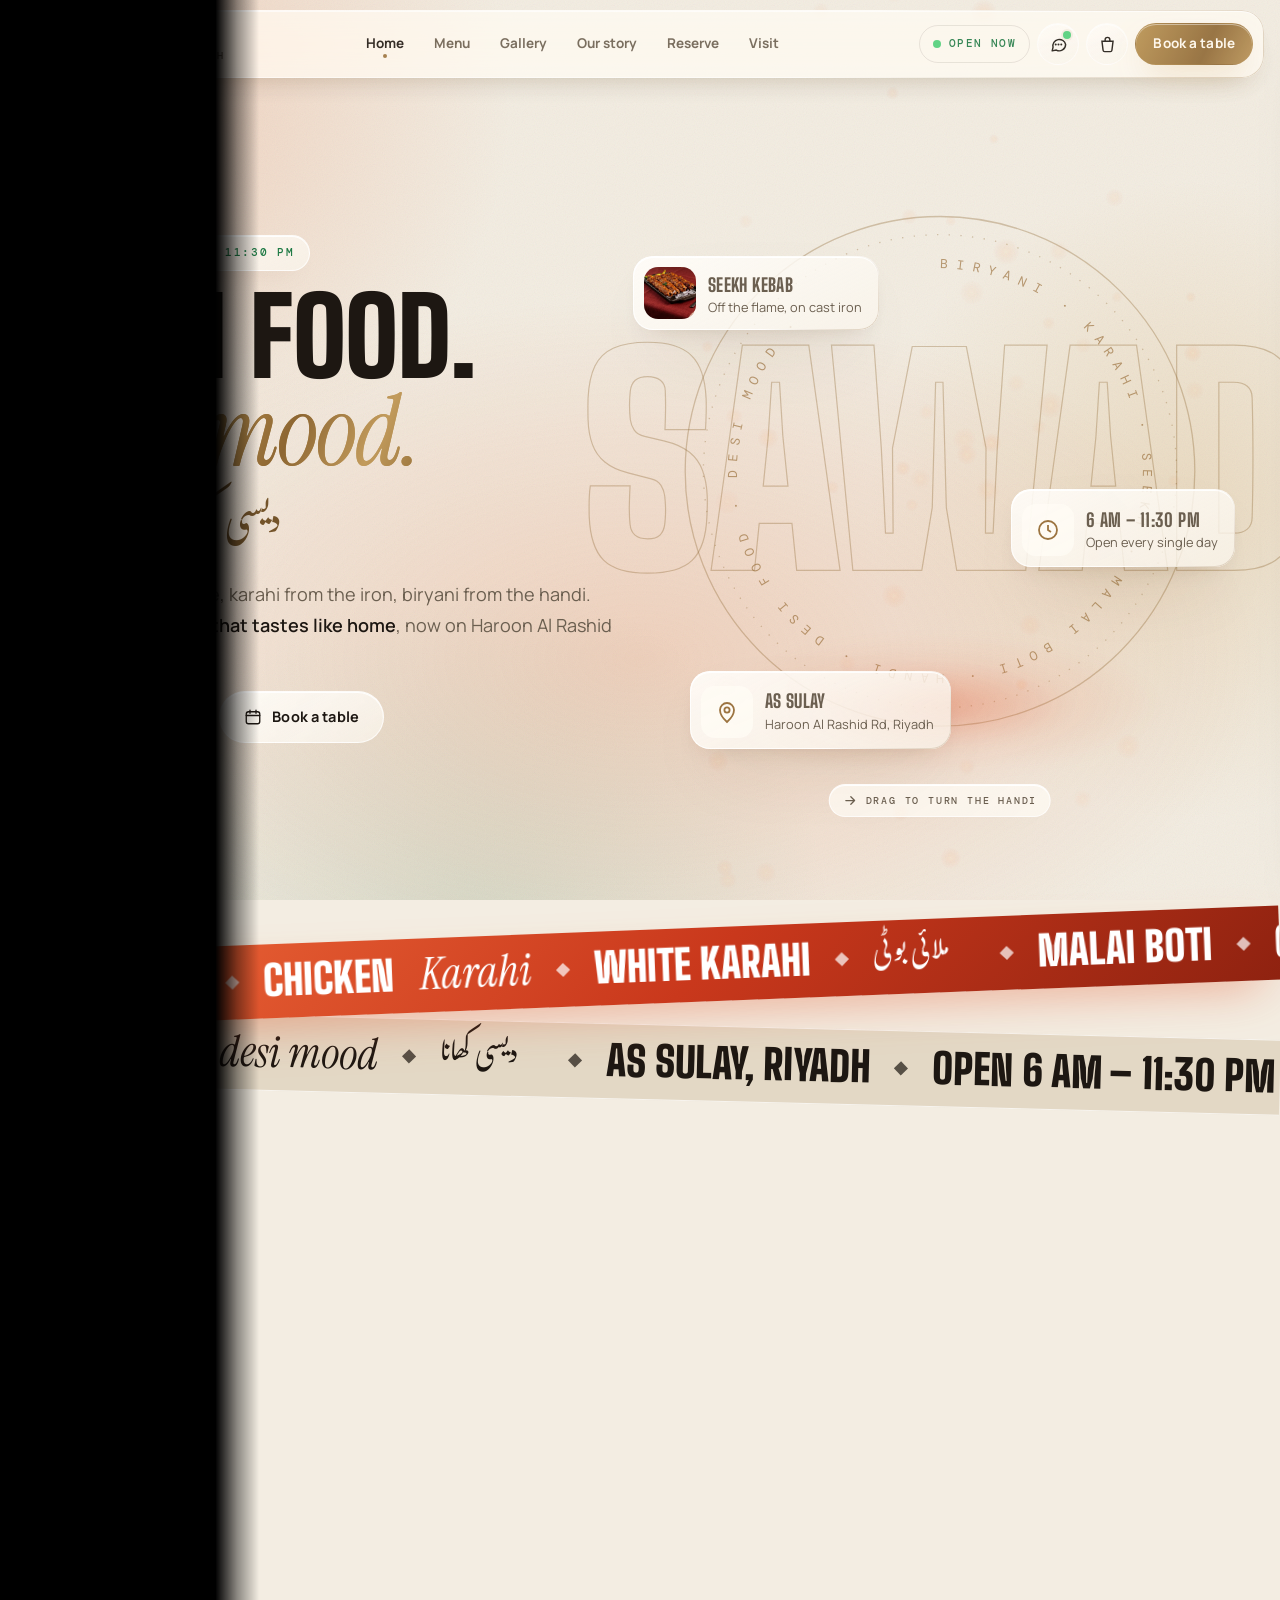
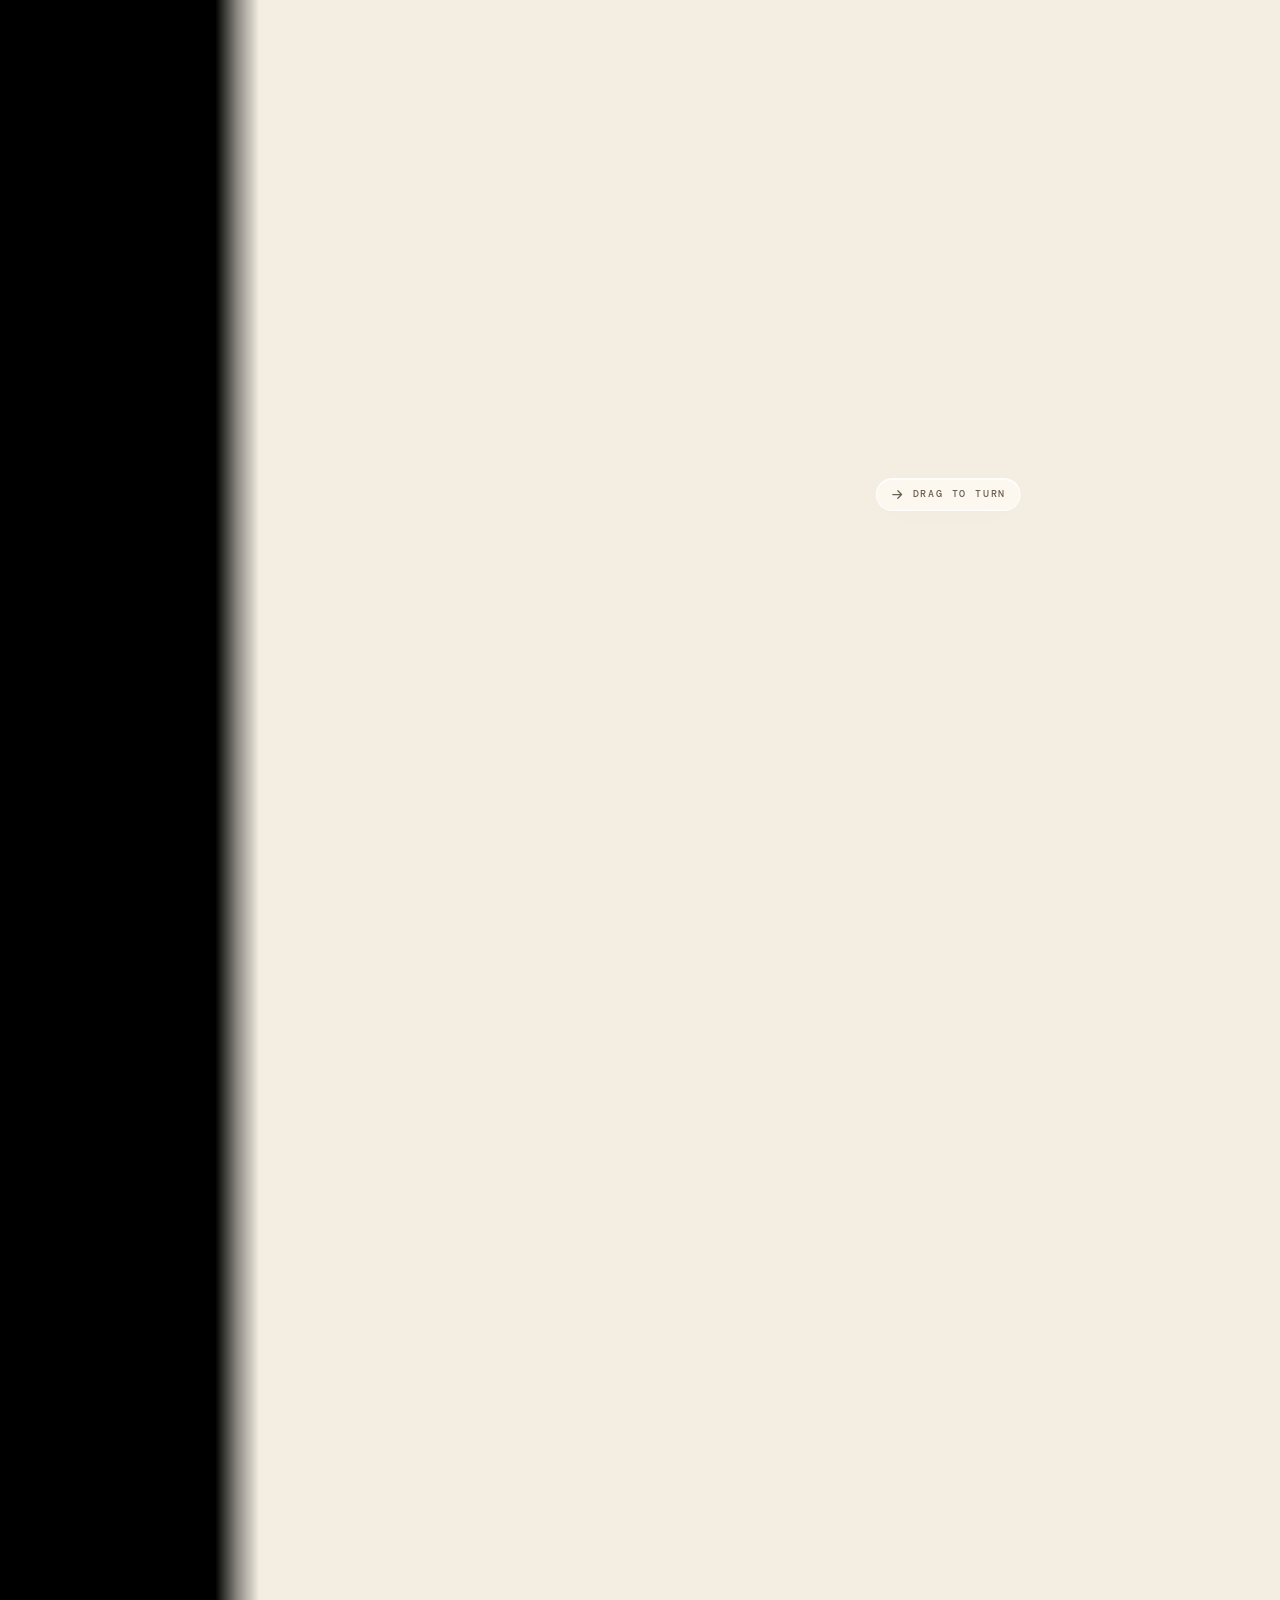
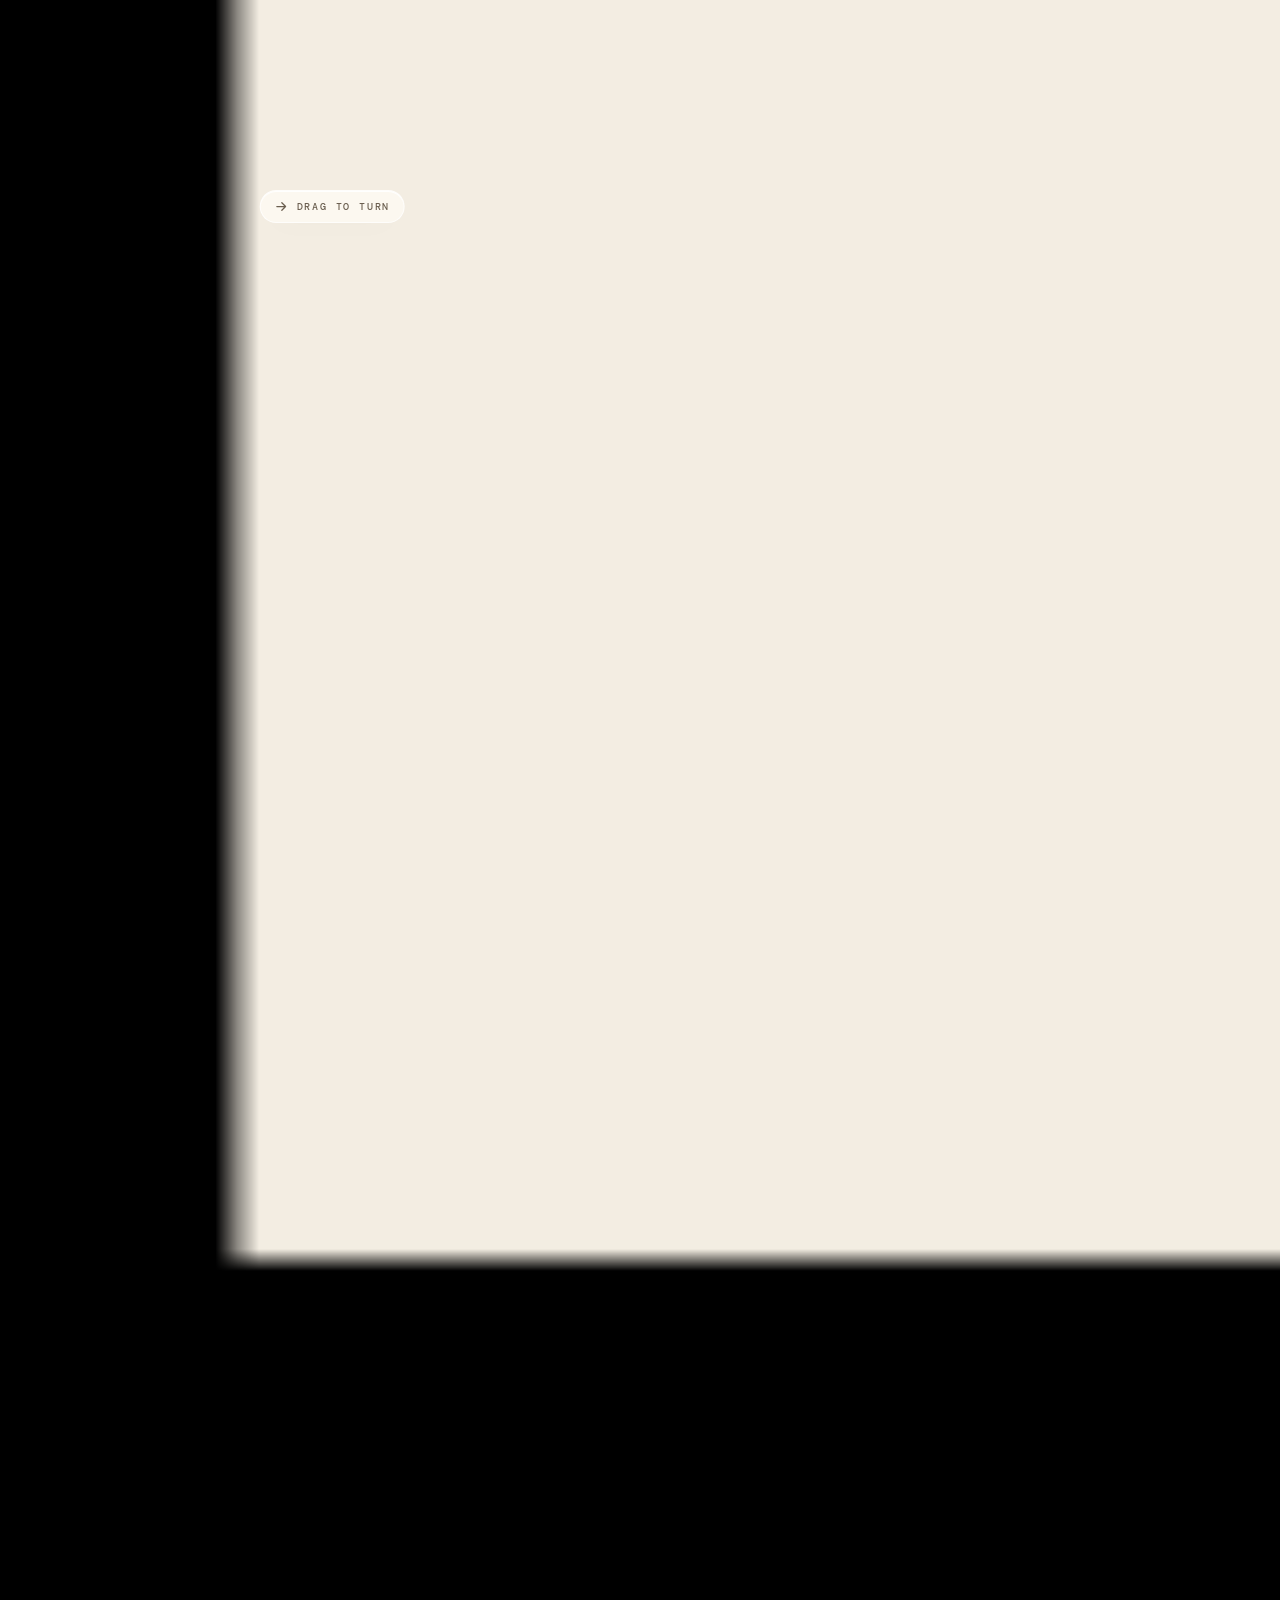
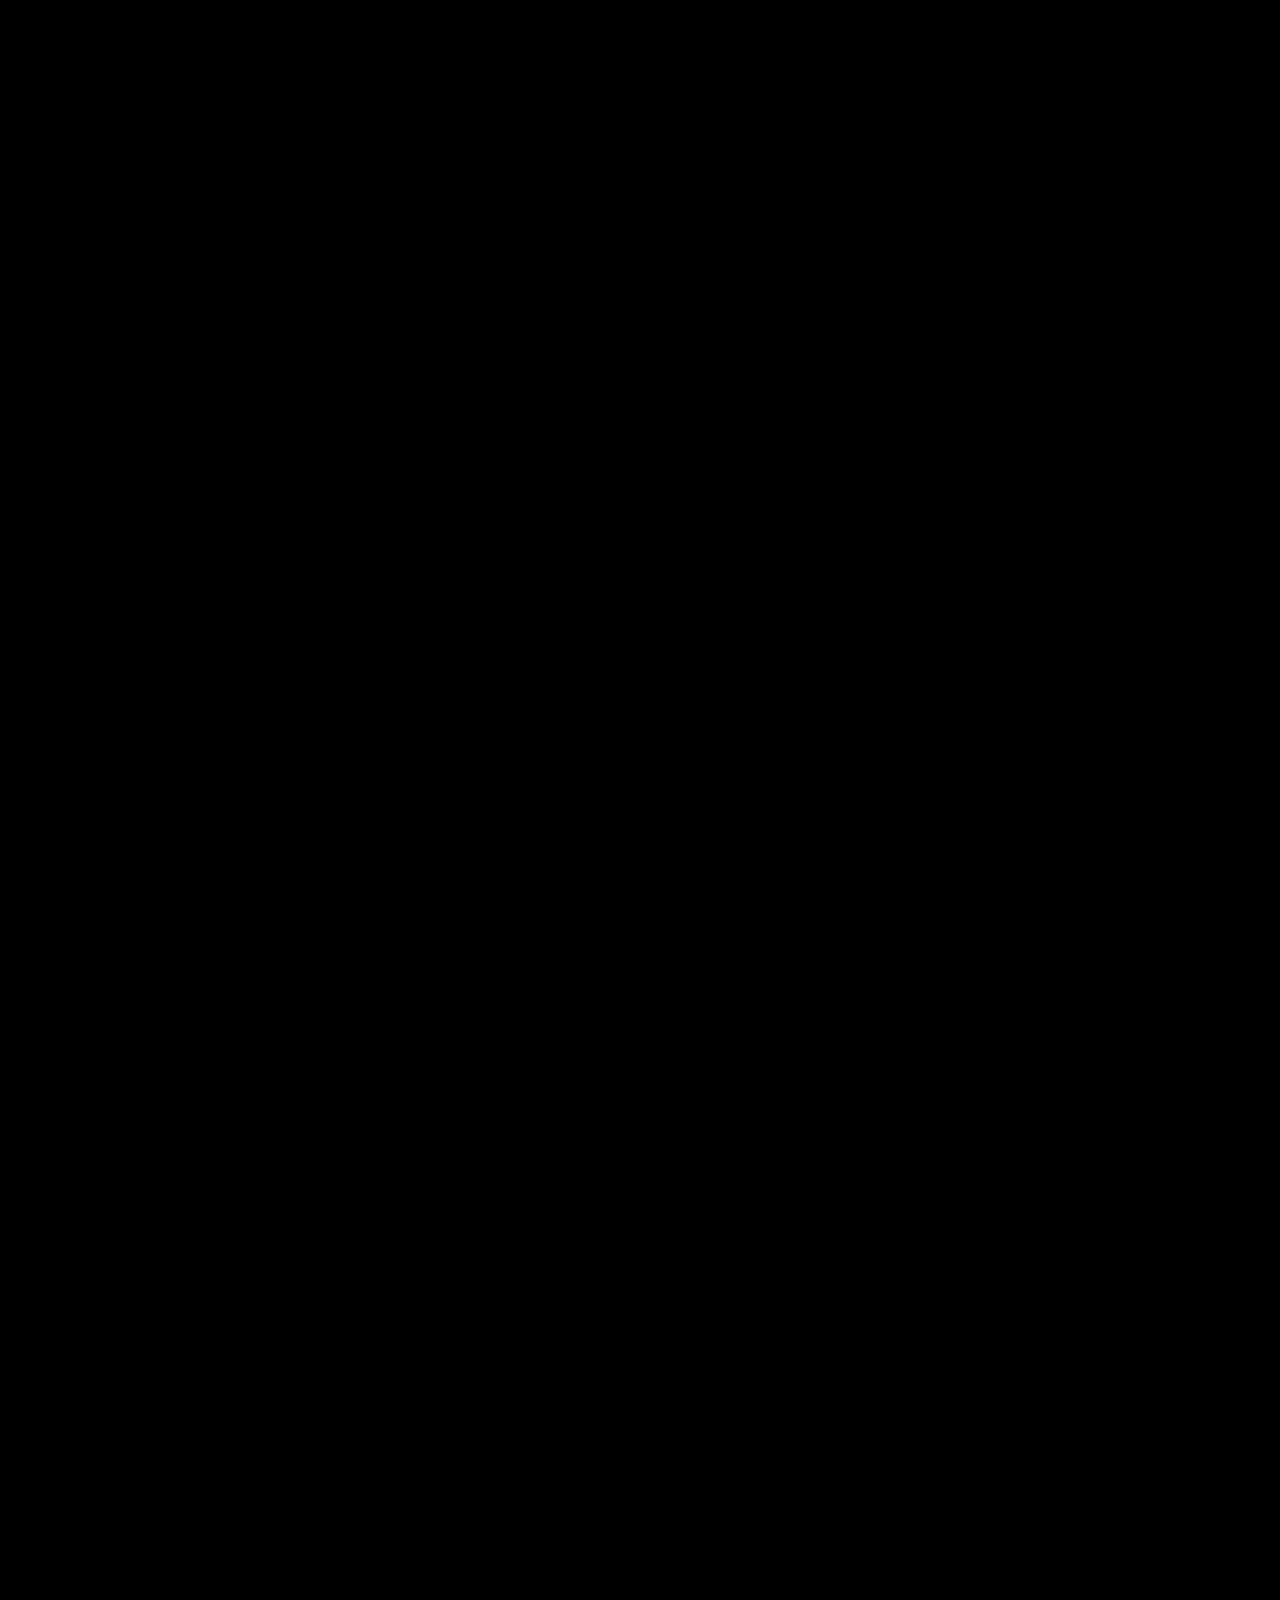
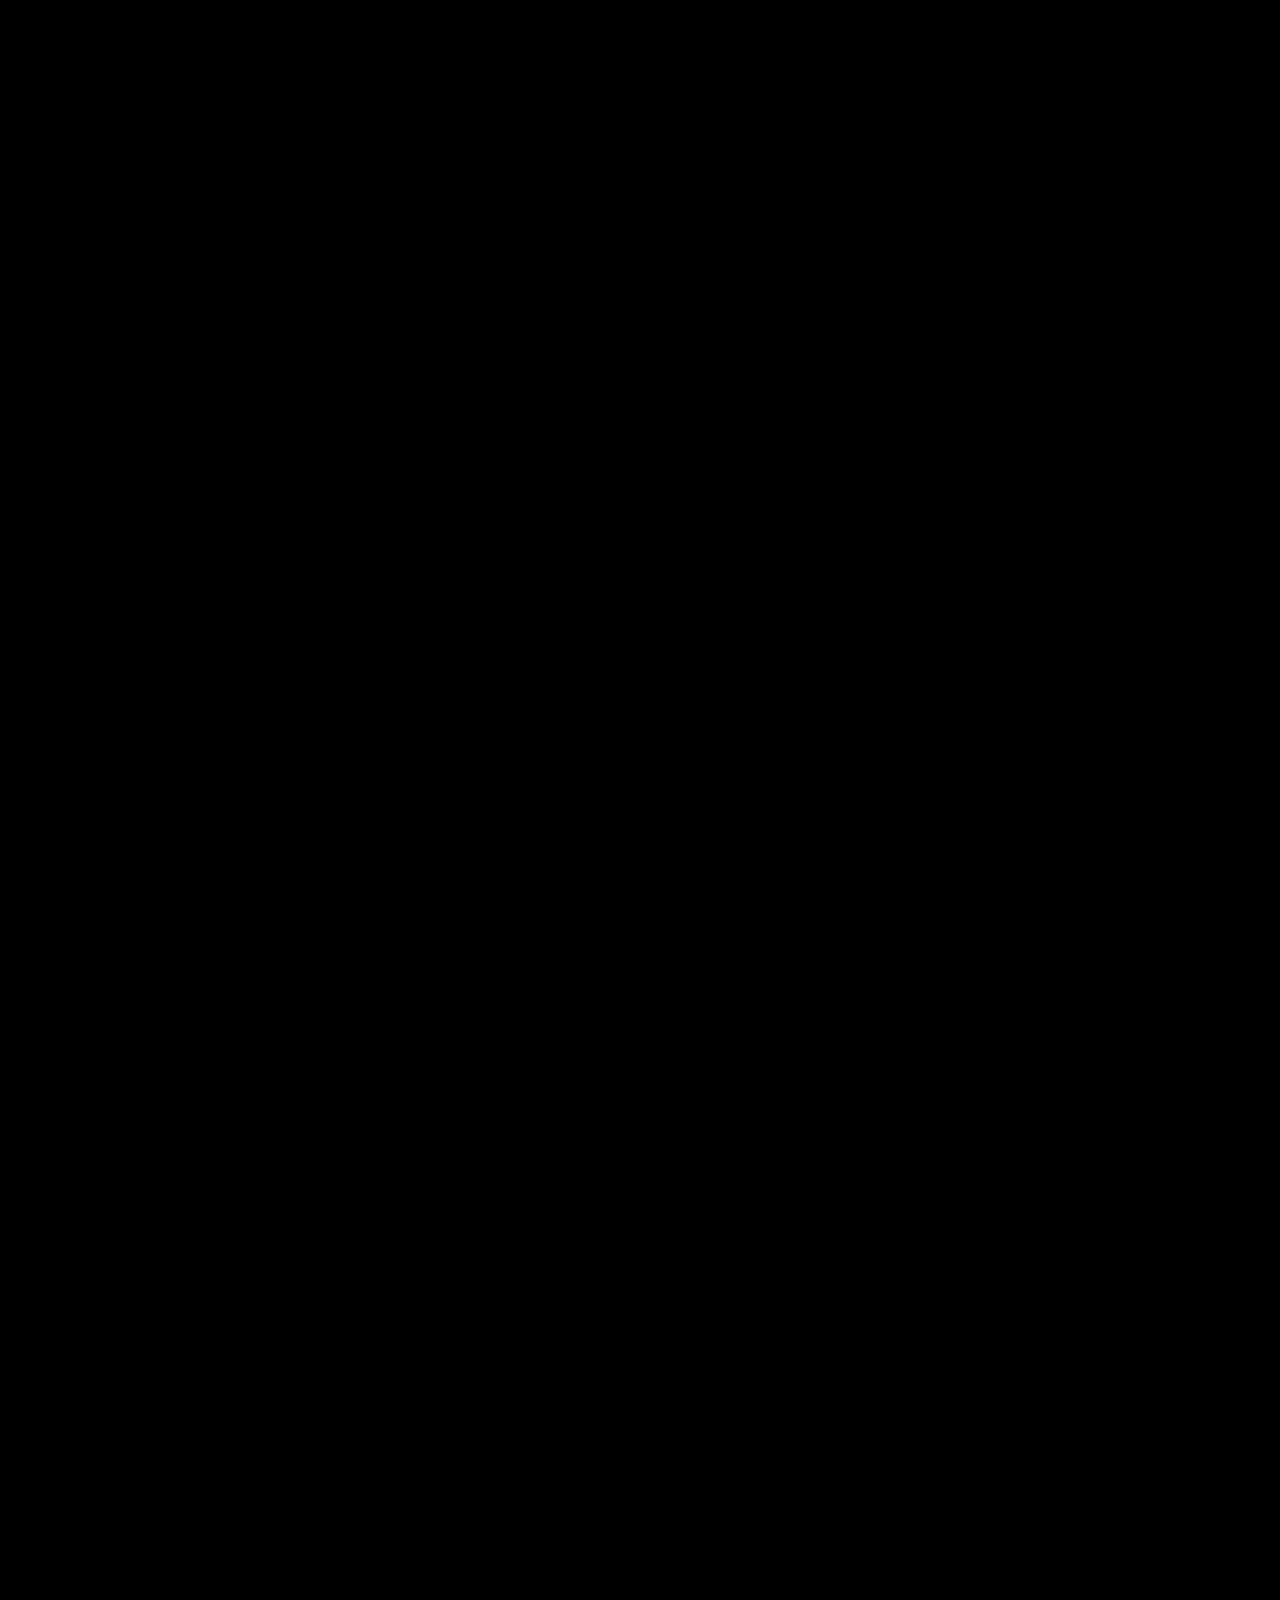
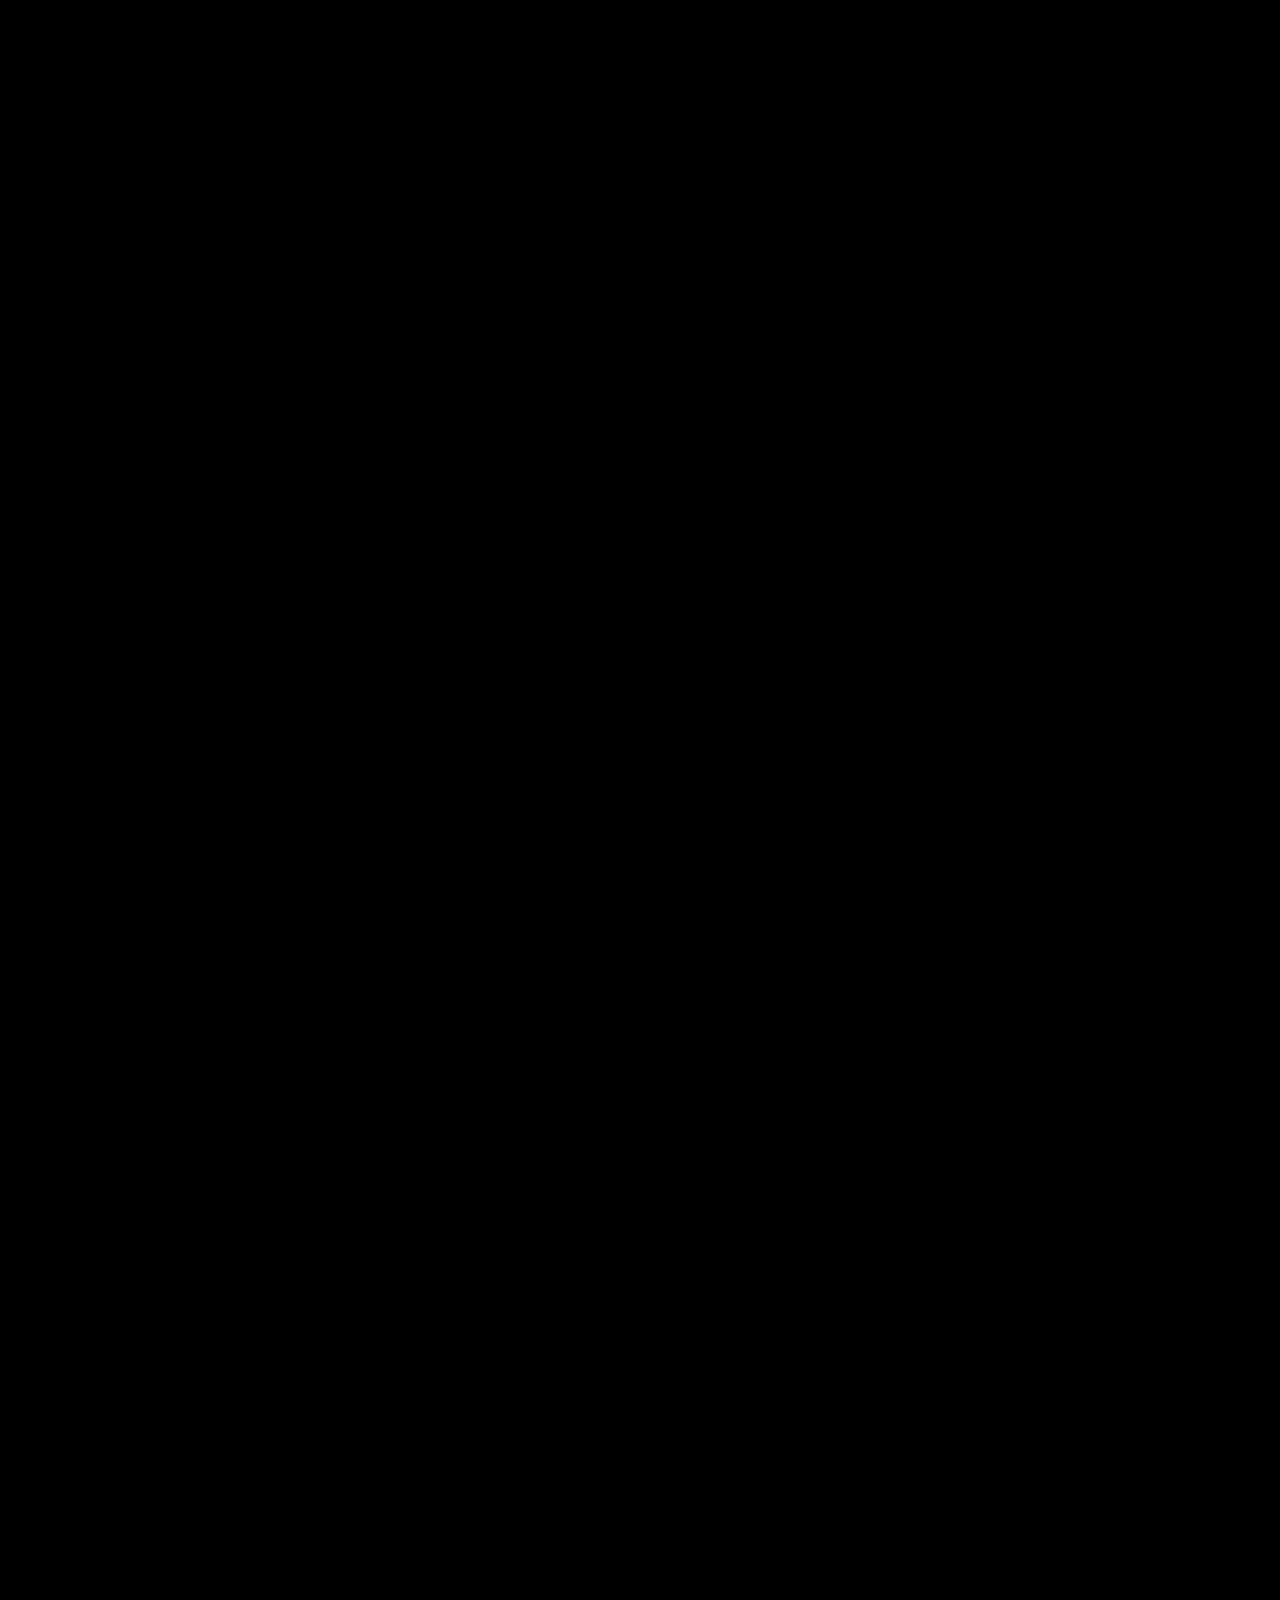
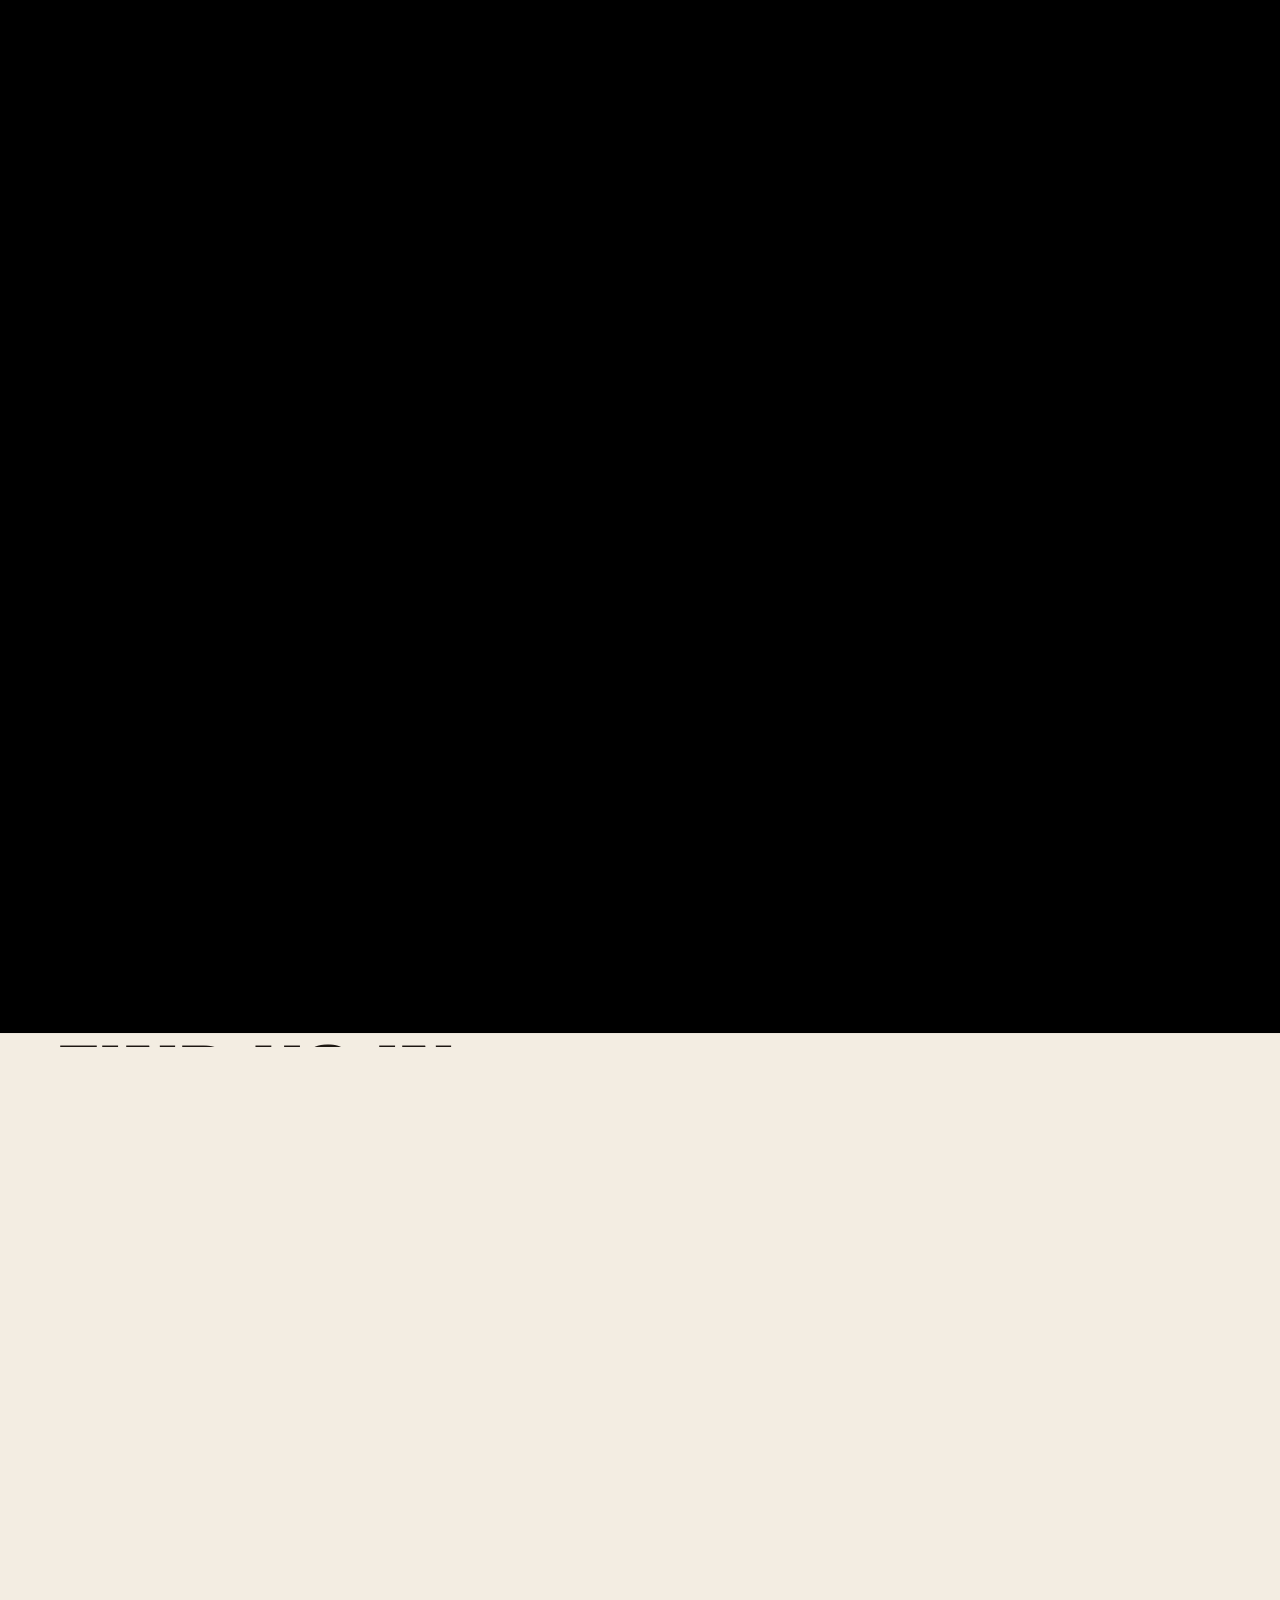
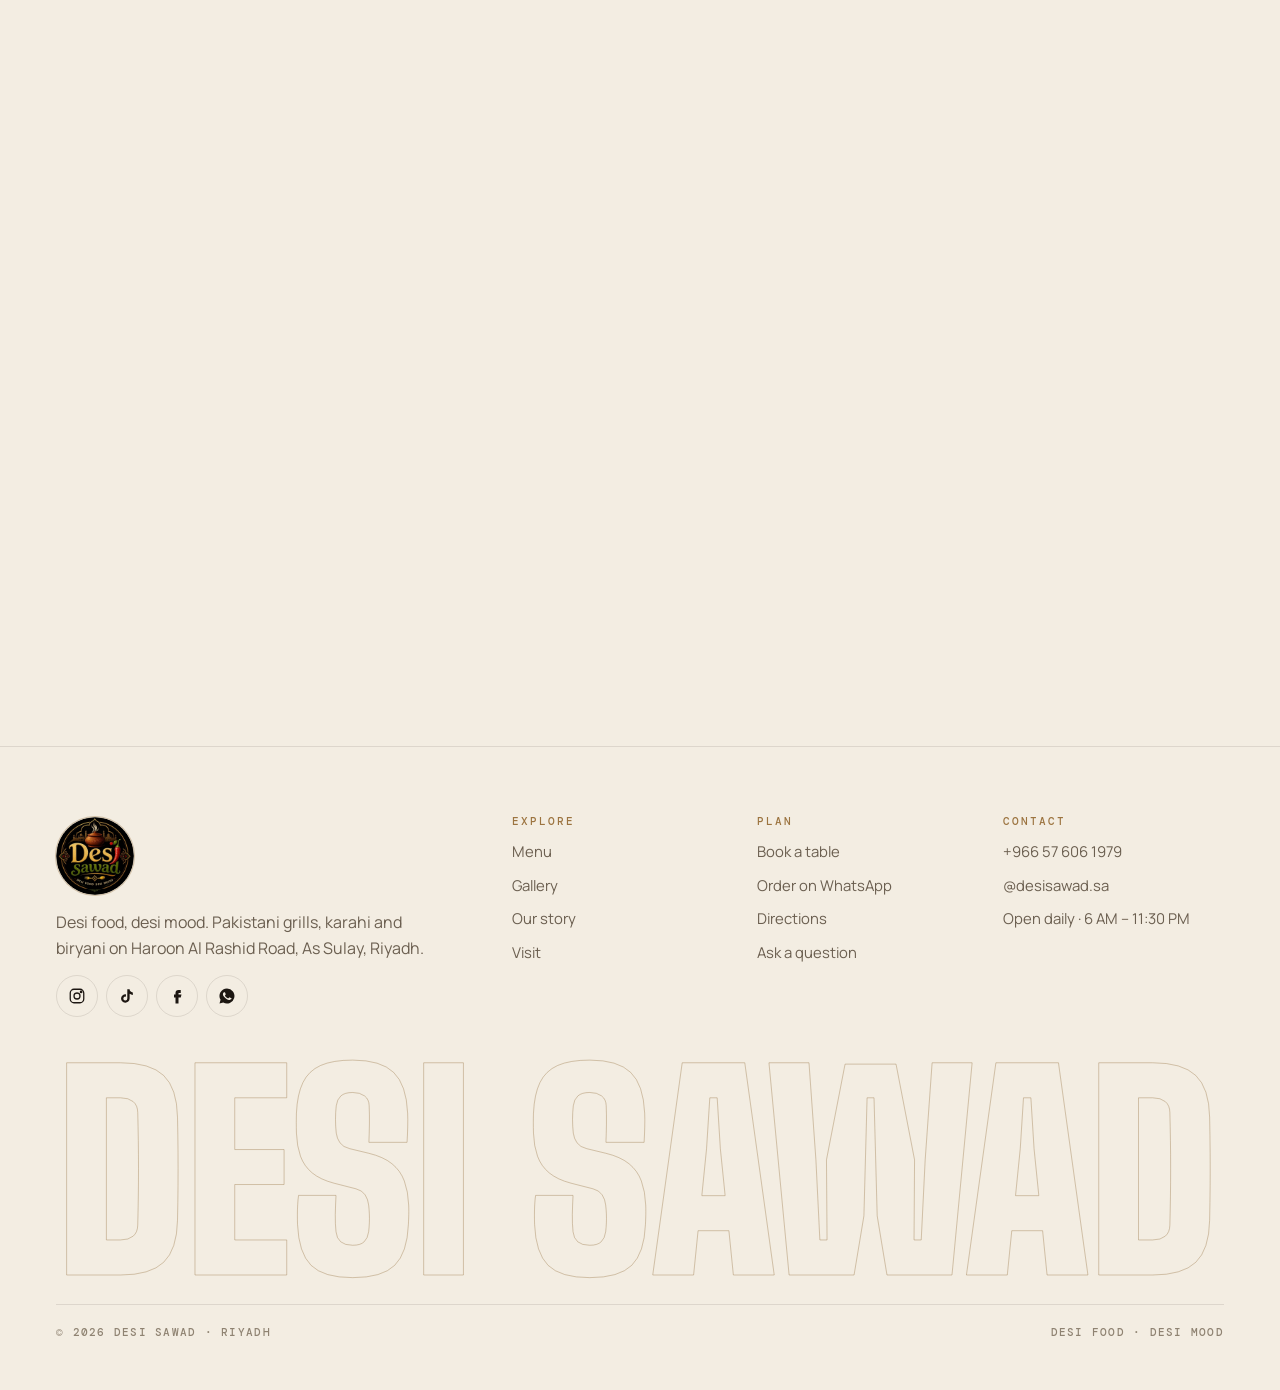
==== commit 98dd7d2d: "v3: SMK-style theme and sound controls, refined promo, smoother motion - Replace bottom dock with SM" ====
--- a/index.html
+++ b/index.html
@@ -35,8 +35,7 @@
   <nav class="nav-links" aria-label="Main"><a href="index.html" aria-current="page">Home</a><a href="menu.html">Menu</a><a href="gallery.html">Gallery</a><a href="about.html">Our story</a><a href="reserve.html">Reserve</a><a href="contact.html">Visit</a></nav>
   <div class="nav-r">
     <span class="open-pill" data-open data-short><i class="dot"></i><span data-open-txt>Hours</span></span>
-    <button class="icon-btn" type="button" data-theme-toggle aria-label="Switch theme"><span class="t-ico"><svg class="sun" viewBox="0 0 24 24" fill="none" stroke="currentColor" stroke-width="1.8" stroke-linecap="round"><circle cx="12" cy="12" r="4.2"/><path d="M12 2.5v2M12 19.5v2M4.6 4.6l1.4 1.4M18 18l1.4 1.4M2.5 12h2M19.5 12h2M4.6 19.4 6 18M18 6l1.4-1.4"/></svg><svg class="moon" viewBox="0 0 24 24" fill="none" stroke="currentColor" stroke-width="1.8" stroke-linejoin="round"><path d="M20 14.5A8 8 0 1 1 9.5 4a6.5 6.5 0 0 0 10.5 10.5Z"/></svg></span></button>
-    <button class="icon-btn snd" type="button" data-sound-toggle aria-pressed="false" aria-label="Sound effects"><svg viewBox="0 0 24 24" fill="none" stroke="currentColor" stroke-width="1.8" stroke-linecap="round" stroke-linejoin="round"><path d="M4 9.5h3.5L12 5.5v13l-4.5-4H4z"/><path class="wave" d="M15.5 9a4 4 0 0 1 0 6"/><path class="wave" d="M18 6.5a7.5 7.5 0 0 1 0 11"/><path class="x" d="m16 9.5 5 5M21 9.5l-5 5"/></svg></button>
+    <button class="icon-btn chat-ic" type="button" data-chat aria-label="Chat with us"><svg viewBox="0 0 24 24" fill="none" stroke="currentColor" stroke-width="1.8" stroke-linejoin="round"><path d="M21 12a8 8 0 0 1-11.8 7L4 20l1.1-4.5A8 8 0 1 1 21 12Z"/><path d="M8.5 12h.01M12 12h.01M15.5 12h.01" stroke-linecap="round" stroke-width="2.6"/></svg><i class="live-dot"></i></button>
     <button class="icon-btn" type="button" data-cart aria-label="Your order"><svg viewBox="0 0 24 24" fill="none" stroke="currentColor" stroke-width="1.8" stroke-linecap="round"><path d="M5 8h14l-1.4 11.2a2 2 0 0 1-2 1.8H8.4a2 2 0 0 1-2-1.8L5 8Z"/><path d="M9 8V6a3 3 0 0 1 6 0v2"/></svg><span class="cart-count" data-count>0</span></button>
     <a class="btn btn-gold btn-sm" href="reserve.html">Book a table</a>
     <button class="icon-btn burger" type="button" aria-label="Open menu" aria-expanded="false" aria-controls="msheet"><span></span><span></span></button>
@@ -49,11 +48,19 @@
     <div class="ms-meta"><span class="live glass" data-open><i class="dot"></i><span data-open-txt>Hours</span></span><div class="socials"><a href="https://www.instagram.com/desisawad.sa/" target="_blank" rel="noopener" aria-label="Instagram"><svg viewBox="0 0 24 24" fill="none" stroke="currentColor" stroke-width="1.7"><rect x="3" y="3" width="18" height="18" rx="5"/><circle cx="12" cy="12" r="4"/><circle cx="17.5" cy="6.5" r="1" fill="currentColor"/></svg></a><a href="https://www.tiktok.com/@desisawad.sa" target="_blank" rel="noopener" aria-label="TikTok"><svg viewBox="0 0 24 24" fill="currentColor"><path d="M16.6 5.8A4.3 4.3 0 0 1 15.5 3h-3.1v12.4a2.6 2.6 0 1 1-1.8-2.5V9.7a5.7 5.7 0 1 0 4.9 5.7V9.1a7.3 7.3 0 0 0 4.3 1.4V7.4a4.3 4.3 0 0 1-3.2-1.6Z"/></svg></a><a href="https://www.facebook.com/desisawad.sa" target="_blank" rel="noopener" aria-label="Facebook"><svg viewBox="0 0 24 24" fill="currentColor"><path d="M14 8h3V4h-3a4 4 0 0 0-4 4v2H8v4h2v8h4v-8h3l1-4h-4V8.5c0-.3.2-.5.5-.5Z"/></svg></a><a href="https://wa.me/966576061979" target="_blank" rel="noopener" aria-label="WhatsApp"><svg viewBox="0 0 24 24" fill="currentColor"><path d="M12 2a10 10 0 0 0-8.6 15.1L2 22l5-1.3A10 10 0 1 0 12 2Zm5.5 14.1c-.2.6-1.3 1.2-1.8 1.2-.5.1-1 .1-3.3-.8-2.8-1.1-4.5-3.9-4.7-4.1-.1-.2-1.1-1.5-1.1-2.9s.7-2 1-2.3c.2-.3.5-.3.7-.3h.5c.2 0 .4 0 .6.5l.8 2c.1.2.1.4 0 .5l-.4.6-.4.4c-.1.2-.3.3-.1.6.2.3.8 1.3 1.7 2.1 1.2 1 2.1 1.3 2.4 1.5.3.1.5.1.6-.1l.9-1c.2-.3.4-.2.6-.1l1.9.9c.3.1.5.2.5.3.1.2.1.8-.2 1.4Z"/></svg></a></div></div>
   </div>
 </div>
-<nav class="dock glass glass-edge" aria-label="Quick actions">
-  <a href="index.html" aria-current="page"><svg viewBox="0 0 24 24" fill="none" stroke="currentColor" stroke-width="1.8" stroke-linejoin="round"><path d="M4 10.5 12 4l8 6.5V20a1 1 0 0 1-1 1h-4.5v-6h-5v6H5a1 1 0 0 1-1-1z"/></svg>Home</a><a href="menu.html"><svg viewBox="0 0 24 24" fill="none" stroke="currentColor" stroke-width="1.8" stroke-linecap="round"><path d="M7 3v8a2 2 0 0 0 4 0V3M9 11v10M17 21V3c-2 1.5-3 4-3 7v4h3"/></svg>Menu</a>
-  <button type="button" class="pri" data-cart aria-label="Your order"><svg viewBox="0 0 24 24" fill="none" stroke="currentColor" stroke-width="1.8" stroke-linecap="round"><path d="M5 8h14l-1.4 11.2a2 2 0 0 1-2 1.8H8.4a2 2 0 0 1-2-1.8L5 8Z"/><path d="M9 8V6a3 3 0 0 1 6 0v2"/></svg><span class="cart-count" data-count>0</span></button>
-  <a href="reserve.html"><svg viewBox="0 0 24 24" fill="none" stroke="currentColor" stroke-width="1.8" stroke-linecap="round"><rect x="3" y="5" width="18" height="16" rx="3"/><path d="M3 10h18M8 3v4M16 3v4"/></svg>Book</a><button type="button" data-chat><svg viewBox="0 0 24 24" fill="none" stroke="currentColor" stroke-width="1.8" stroke-linejoin="round"><path d="M21 12a8 8 0 0 1-11.8 7L4 20l1.1-4.5A8 8 0 1 1 21 12Z"/><path d="M8.5 12h.01M12 12h.01M15.5 12h.01" stroke-linecap="round" stroke-width="2.6"/></svg>Chat</button>
-</nav>
+<div class="ctrl">
+  <button class="tpill" type="button" data-theme-toggle role="switch" aria-checked="true" aria-label="Dark mode">
+    <span class="tpill-lab tpill-lab--l">Light<br>mode</span>
+    <span class="tpill-lab tpill-lab--d">Dark<br>mode</span>
+    <span class="tpill-k" aria-hidden="true">
+      <svg class="tpill-sun" viewBox="0 0 24 24" fill="none" stroke="currentColor" stroke-width="1.9" stroke-linecap="round"><circle cx="12" cy="12" r="4.4"/><path d="M12 2.6v2.4M12 19v2.4M4.2 4.2l1.7 1.7M18.1 18.1l1.7 1.7M2.6 12H5M19 12h2.4M4.2 19.8l1.7-1.7M18.1 5.9l1.7-1.7"/></svg>
+      <svg class="tpill-moon" viewBox="0 0 24 24" fill="none" stroke="currentColor" stroke-width="1.9" stroke-linecap="round" stroke-linejoin="round"><path d="M20.5 14.2A8.6 8.6 0 1 1 10.4 3.6a6.8 6.8 0 0 0 10.1 10.6z"/><path d="M16.6 4.4l.5 1.3 1.3.5-1.3.5-.5 1.3-.5-1.3-1.3-.5 1.3-.5z"/></svg>
+    </span>
+  </button>
+  <button class="sbtn" type="button" data-sound-toggle aria-pressed="false" aria-label="Sound off">
+    <svg viewBox="0 0 24 24" fill="none" stroke="currentColor" stroke-width="1.9" stroke-linecap="round" stroke-linejoin="round"><path d="M4 9.5h3.2L12 5.4v13.2L7.2 14.5H4z"/><path class="wv wv1" d="M15.4 9.6a3.4 3.4 0 0 1 0 4.8"/><path class="wv wv2" d="M17.9 7.1a6.9 6.9 0 0 1 0 9.8"/><path class="slash" d="M4 20 20 4"/></svg>
+  </button>
+</div>
 <main id="main">
 <section class="hero" id="top" data-dish="handi" data-x=".25" data-y="-.04" data-s="1.32" data-ms=".8">
   <canvas id="embers" aria-hidden="true"></canvas>
@@ -150,8 +157,8 @@
       <ul data-rv><li>Seekh kebab off the open flame</li><li>Malai boti and tikka boti</li><li>Rice, chutneys and salad</li></ul>
     </div>
     <div class="pcard" data-rv="scale">
-      <div class="big-fig">1 + all</div>
-      <h3 style="margin-top:14px">On the platter</h3>
+      <div class="pc-img"><img src="platter.webp" alt="Mixed grill platter" loading="lazy"><span class="pc-badge">For the whole table</span></div>
+      <h3>On the platter</h3>
       <div class="slot"><span>Grill</span><b>Seekh · malai · tikka</b></div>
       <div class="slot"><span>Base</span><b>Rice</b></div>
       <div class="slot"><span>Sides</span><b>Chutneys · salad</b></div>
@@ -262,7 +269,6 @@
     <p class="fine">We reply with today’s prices and your total before we cook.</p>
   </div>
 </aside>
-<button class="chat-fab glass glass-edge" type="button" data-chat aria-label="Chat with Desi Sawad"><span class="av"><img src="logo.webp" alt=""></span>Ask us anything</button>
 <section class="chat" id="chat" aria-label="Desi Sawad concierge" aria-hidden="true">
   <div class="chat-h"><span class="av"><img src="logo.webp" alt=""></span><div class="who"><b>Desi Sawad</b><small>Concierge · replies instantly</small></div>
     <div class="acts"><button class="icon-btn" type="button" data-reset-chat aria-label="Start over"><svg viewBox="0 0 24 24" fill="none" stroke="currentColor" stroke-width="1.8" stroke-linecap="round" stroke-linejoin="round"><path d="M3 12a9 9 0 1 0 3-6.7L3 8"/><path d="M3 3v5h5"/></svg></button><button class="icon-btn" type="button" data-close-chat aria-label="Close chat"><svg viewBox="0 0 24 24" fill="none" stroke="currentColor" stroke-width="2" stroke-linecap="round"><path d="M6 6l12 12M18 6 6 18"/></svg></button></div></div>
--- a/styles.css
+++ b/styles.css
@@ -55,7 +55,9 @@
   --emerald:#2f7a58;--emerald-2:#58b585;
   --glass:rgba(24,20,15,.5);--glass-2:rgba(32,27,21,.66);--glass-3:rgba(16,13,10,.78);
   --glass-brd:rgba(255,238,210,.11);--glass-hi:rgba(255,240,215,.16);
-  --blur:blur(22px) saturate(165%);
+  --blur:blur(18px) saturate(160%);
+  --glass-card:linear-gradient(155deg,rgba(46,37,28,.72),rgba(22,18,14,.66));
+  --sheet:rgba(14,11,8,.97);
   --shadow:0 30px 80px -30px rgba(0,0,0,.9),0 10px 30px -15px rgba(0,0,0,.6);
   --shadow-sm:0 14px 34px -18px rgba(0,0,0,.85);
   --amb-1:rgba(226,89,47,.32);--amb-2:rgba(214,177,120,.22);--amb-3:rgba(47,122,88,.26);
@@ -72,6 +74,8 @@
   --ember:#c84a22;--ember-2:#e0663a;
   --emerald:#256b4b;--emerald-2:#2f8a5f;
   --glass:rgba(255,252,246,.52);--glass-2:rgba(255,252,246,.72);--glass-3:rgba(250,246,238,.9);
+  --glass-card:linear-gradient(155deg,rgba(255,253,249,.9),rgba(250,245,236,.74));
+  --sheet:rgba(246,241,232,.98);
   --glass-brd:rgba(255,255,255,.72);--glass-hi:rgba(255,255,255,.9);
   --shadow:0 30px 70px -32px rgba(70,45,15,.38),0 10px 26px -16px rgba(70,45,15,.25);
   --shadow-sm:0 14px 30px -18px rgba(70,45,15,.35);
@@ -100,20 +104,21 @@
 
 /* ambient light (gives the glass something to blur) */
 .amb{position:fixed;inset:0;z-index:-2;overflow:hidden;pointer-events:none;background:var(--bg);transition:background-color .6s}
-.amb i{position:absolute;border-radius:50%;filter:blur(80px);will-change:transform}
-.amb i:nth-child(1){width:60vmax;height:60vmax;left:-20vmax;top:-22vmax;background:radial-gradient(closest-side,var(--amb-1),transparent);animation:drift1 26s ease-in-out infinite alternate}
-.amb i:nth-child(2){width:50vmax;height:50vmax;right:-18vmax;top:20vh;background:radial-gradient(closest-side,var(--amb-2),transparent);animation:drift2 32s ease-in-out infinite alternate}
-.amb i:nth-child(3){width:55vmax;height:55vmax;left:10vw;bottom:-30vmax;background:radial-gradient(closest-side,var(--amb-3),transparent);animation:drift3 38s ease-in-out infinite alternate}
+.amb i{position:absolute;border-radius:50%}
+.amb i:nth-child(1){width:60vmax;height:60vmax;left:-20vmax;top:-22vmax;background:radial-gradient(closest-side,var(--amb-1),transparent)}
+.amb i:nth-child(2){width:50vmax;height:50vmax;right:-18vmax;top:20vh;background:radial-gradient(closest-side,var(--amb-2),transparent)}
+.amb i:nth-child(3){width:55vmax;height:55vmax;left:10vw;bottom:-30vmax;background:radial-gradient(closest-side,var(--amb-3),transparent)}
 @keyframes drift1{to{transform:translate(18vw,22vh) scale(1.1)}}
 @keyframes drift2{to{transform:translate(-22vw,-10vh) scale(.9)}}
 @keyframes drift3{to{transform:translate(20vw,-18vh) scale(1.15)}}
-.grain{position:fixed;inset:-50%;z-index:-1;pointer-events:none;opacity:.06;background-image:url("data:image/svg+xml,%3Csvg xmlns='http://www.w3.org/2000/svg' width='160' height='160'%3E%3Cfilter id='n'%3E%3CfeTurbulence type='fractalNoise' baseFrequency='.9' numOctaves='2' stitchTiles='stitch'/%3E%3C/filter%3E%3Crect width='100%25' height='100%25' filter='url(%23n)'/%3E%3C/svg%3E");animation:grain 1.4s steps(4) infinite}
+.grain{position:fixed;inset:0;z-index:-1;pointer-events:none;opacity:.05;background-image:url("data:image/svg+xml,%3Csvg xmlns='http://www.w3.org/2000/svg' width='160' height='160'%3E%3Cfilter id='n'%3E%3CfeTurbulence type='fractalNoise' baseFrequency='.9' numOctaves='2' stitchTiles='stitch'/%3E%3C/filter%3E%3Crect width='100%25' height='100%25' filter='url(%23n)'/%3E%3C/svg%3E")}
 [data-theme="light"] .grain{opacity:.08;mix-blend-mode:multiply}
 @keyframes grain{0%{transform:translate(0,0)}25%{transform:translate(-3%,2%)}50%{transform:translate(2%,-3%)}75%{transform:translate(-1%,3%)}}
 .jali{background-image:url("data:image/svg+xml,%3Csvg xmlns='http://www.w3.org/2000/svg' width='72' height='72' viewBox='0 0 72 72'%3E%3Cg fill='none' stroke='%23d6b178' stroke-opacity='.07' stroke-width='1'%3E%3Cpath d='M36 6l9 21 21 9-21 9-9 21-9-21-21-9 21-9z'/%3E%3Ccircle cx='36' cy='36' r='7'/%3E%3C/g%3E%3C/svg%3E")}
 
 /* ---------- glass primitives ---------- */
-.glass{position:relative;background:var(--glass);-webkit-backdrop-filter:var(--blur);backdrop-filter:var(--blur);border:1px solid var(--glass-brd);box-shadow:inset 0 1px 0 var(--glass-hi),var(--shadow)}
+.glass{position:relative;background:var(--glass-card);border:1px solid var(--glass-brd);box-shadow:inset 0 1px 0 var(--glass-hi),var(--shadow)}
+.nav.glass,.mbar.glass,.toast.glass{-webkit-backdrop-filter:var(--blur);backdrop-filter:var(--blur);background:var(--glass-2)}
 .glass-edge::before{content:"";position:absolute;inset:-1px;border-radius:inherit;padding:1px;pointer-events:none;background:linear-gradient(140deg,rgba(255,236,200,.42),rgba(255,236,200,0) 32%,rgba(255,236,200,0) 68%,rgba(214,177,120,.38));-webkit-mask:linear-gradient(#000 0 0) content-box,linear-gradient(#000 0 0);-webkit-mask-composite:xor;mask-composite:exclude}
 [data-theme="light"] .glass-edge::before{background:linear-gradient(140deg,rgba(255,255,255,.95),rgba(255,255,255,0) 35%,rgba(255,255,255,0) 65%,rgba(156,116,64,.35))}
 
@@ -127,7 +132,7 @@
 .h-md{font-size:clamp(2.1rem,7.5vw,3.6rem);line-height:.92}
 .h-xl em,.h-lg em,.h-md em,.serif{font-family:var(--f-s);font-style:italic;font-weight:400;text-transform:none;letter-spacing:-.02em}
 .h-xl em,.h-lg em,.h-md em{display:inline-block;font-size:.92em;line-height:.9;padding:0 .06em .08em .02em}
-.gold-text,.h-xl em,.h-lg em,.h-md em{background:var(--gold-grad);background-size:200% 100%;-webkit-background-clip:text;background-clip:text;-webkit-text-fill-color:transparent;animation:sheen 8s ease-in-out infinite}
+.gold-text,.h-xl em,.h-lg em,.h-md em{background:var(--gold-grad);-webkit-background-clip:text;background-clip:text;-webkit-text-fill-color:transparent}
 @keyframes sheen{50%{background-position:100% 0}}
 .urdu{margin:.2em 0 0;font:400 clamp(1.5rem,5.6vw,2.4rem)/1.9 var(--f-ud);color:var(--gold-hi);direction:rtl}
 [data-theme="light"] .urdu{color:var(--gold-lo)}
@@ -146,7 +151,7 @@
 html.js [data-rv="scale"].in{transform:none}
 
 /* ---------- buttons ---------- */
-.btn{--h:52px;position:relative;display:inline-flex;align-items:center;justify-content:center;gap:10px;height:var(--h);padding:0 24px;border-radius:999px;font:700 14.5px/1 var(--f-b);letter-spacing:.01em;white-space:nowrap;overflow:hidden;isolation:isolate;border:1px solid var(--glass-brd);background:var(--glass);-webkit-backdrop-filter:var(--blur);backdrop-filter:var(--blur);box-shadow:inset 0 1px 0 var(--glass-hi);transition:transform .45s var(--e-out),box-shadow .45s,border-color .45s,color .35s}
+.btn{--h:52px;color:var(--text);position:relative;display:inline-flex;align-items:center;justify-content:center;gap:10px;height:var(--h);padding:0 24px;border-radius:999px;font:700 14.5px/1 var(--f-b);letter-spacing:.01em;white-space:nowrap;overflow:hidden;isolation:isolate;border:1px solid var(--glass-brd);background:var(--glass-card);box-shadow:inset 0 1px 0 var(--glass-hi);transition:transform .45s var(--e-out),box-shadow .45s,border-color .45s,color .35s,background-color .45s}
 .btn::after{content:"";position:absolute;inset:0;z-index:-1;border-radius:inherit;background:linear-gradient(105deg,transparent 30%,rgba(255,255,255,.28) 50%,transparent 70%);transform:translateX(-120%);transition:transform .9s var(--e-out)}
 .btn:hover::after{transform:translateX(120%)}
 .btn:hover{transform:translateY(-2px);border-color:var(--line-2)}
@@ -158,7 +163,7 @@
 .btn-wa{background:linear-gradient(135deg,#2bb463,#167a3f);color:#fff;border-color:transparent;box-shadow:0 14px 34px -16px rgba(43,180,99,.75),inset 0 1px 0 rgba(255,255,255,.3)}
 .btn-sm{--h:42px;padding:0 17px;font-size:13.5px}
 .btn-block{width:100%}
-.icon-btn{position:relative;width:42px;height:42px;flex:none;display:grid;place-items:center;border-radius:50%;border:1px solid var(--glass-brd);background:var(--glass);-webkit-backdrop-filter:var(--blur);backdrop-filter:var(--blur);box-shadow:inset 0 1px 0 var(--glass-hi);transition:transform .4s var(--e-out),border-color .3s}
+.icon-btn{position:relative;width:42px;height:42px;flex:none;display:grid;place-items:center;border-radius:50%;border:1px solid var(--glass-brd);background:var(--glass-card);box-shadow:inset 0 1px 0 var(--glass-hi);transition:transform .4s var(--e-out),border-color .3s}
 .icon-btn:hover{border-color:var(--line-2);transform:translateY(-1px)}
 .icon-btn:active{transform:scale(.92)}
 .icon-btn svg{width:19px;height:19px}
@@ -182,7 +187,7 @@
 .nav-links{display:none}
 .nav-r{display:flex;align-items:center;gap:7px;margin-left:auto;flex:none}
 .nav-r .btn{display:none}
-.nav-r [data-cart]{display:none}
+.nav-r [data-cart]{display:grid}
 .open-pill{display:none;align-items:center;gap:8px;height:38px;padding:0 13px;border-radius:999px;border:1px solid var(--line);font:500 10.5px/1 var(--f-m);letter-spacing:.14em;text-transform:uppercase;color:var(--mute);white-space:nowrap}
 .dot{width:8px;height:8px;border-radius:50%;background:var(--mute-2);flex:none}
 .is-open .dot{background:#4fd07a;animation:pulse 1.8s infinite}
@@ -210,7 +215,7 @@
 .menu-open .burger span:nth-child(2){top:19.5px;transform:rotate(-45deg)}
 
 /* mobile menu sheet */
-.msheet{position:fixed;inset:0;z-index:115;display:flex;flex-direction:column;padding:calc(var(--nav-h) + 26px + var(--safe-t)) var(--gut) calc(26px + var(--safe-b));background:var(--glass-3);-webkit-backdrop-filter:blur(30px) saturate(170%);backdrop-filter:blur(30px) saturate(170%);clip-path:inset(0 0 100% 0);transition:clip-path .8s var(--e-io),visibility 0s .8s;visibility:hidden;overflow-y:auto}
+.msheet{position:fixed;inset:0;z-index:115;display:flex;flex-direction:column;padding:calc(var(--nav-h) + 26px + var(--safe-t)) var(--gut) calc(26px + var(--safe-b));background:var(--sheet);clip-path:inset(0 0 100% 0);transition:clip-path .8s var(--e-io),visibility 0s .8s;visibility:hidden;overflow-y:auto}
 .menu-open .msheet{clip-path:inset(0 0 0 0);visibility:visible;transition:clip-path .8s var(--e-io)}
 .msheet nav{display:grid}
 .msheet nav a{display:flex;align-items:center;gap:14px;padding:13px 0;border-bottom:1px solid var(--line);font:900 clamp(2.3rem,11vw,3.4rem)/1 var(--f-d);text-transform:uppercase;opacity:0;transform:translateY(24px);transition:opacity .5s,transform .7s var(--e-out),color .3s}
@@ -253,7 +258,7 @@
 .hero .urdu{margin-top:-6px}
 .hero-ctas{display:flex;flex-wrap:wrap;gap:10px;margin-top:4px}
 .hero-right{position:relative}
-.h-xl em .c,.h-lg em .c,.h-md em .c{background:var(--gold-grad);background-size:200% 100%;-webkit-background-clip:text;background-clip:text;-webkit-text-fill-color:transparent;padding:0 .1em .12em .02em;margin:0 -.1em -.12em -.02em;animation:sheen 8s ease-in-out infinite}
+.h-xl em .c,.h-lg em .c,.h-md em .c{background:var(--gold-grad);-webkit-background-clip:text;background-clip:text;-webkit-text-fill-color:transparent;padding:0 .1em .12em .02em;margin:0 -.1em -.12em -.02em}
 .phero .h-lg em .c{background:linear-gradient(115deg,#f4e3c0,#dcb983 40%,#e9cf9d);-webkit-background-clip:text;background-clip:text}
 .promo h2 em .c{background:linear-gradient(115deg,#fff1d8,#ffd39a);-webkit-background-clip:text;background-clip:text}
 .hero-stage{position:relative;height:min(108vw,560px);margin:-10px calc(var(--gut) * -1) 0;touch-action:pan-y;cursor:grab}
@@ -263,7 +268,7 @@
 .ring{position:absolute;left:50%;top:48%;width:min(86vw,520px);aspect-ratio:1;transform:translate(-50%,-50%);pointer-events:none;z-index:-1}
 .ring svg{width:100%;height:100%;animation:spin 90s linear infinite}
 @keyframes spin{to{transform:rotate(360deg)}}
-.hint{position:absolute;left:50%;bottom:2%;transform:translateX(-50%);display:flex;align-items:center;gap:8px;padding:8px 13px;border-radius:999px;font:500 10px/1 var(--f-m);letter-spacing:.18em;text-transform:uppercase;color:var(--mute);white-space:nowrap;transition:opacity .6s;z-index:8}
+.hint{position:absolute;left:50%;bottom:2%;background:var(--glass-2)!important;transform:translateX(-50%);display:flex;align-items:center;gap:8px;padding:8px 13px;border-radius:999px;font:500 10px/1 var(--f-m);letter-spacing:.18em;text-transform:uppercase;color:var(--mute);white-space:nowrap;transition:opacity .6s;z-index:8}
 .hint svg{width:15px;height:15px;animation:nudge 2s var(--e-io) infinite}
 @keyframes nudge{50%{transform:translateX(5px)}}
 .was-dragged .hint{opacity:0}
@@ -283,7 +288,7 @@
 
 /* marquee band (aggressive tilt) */
 .band{position:relative;z-index:6;margin:30px 0;transform:rotate(-2.2deg);background:var(--ember-grad);color:#fff;padding:15px 0;overflow:hidden;box-shadow:0 20px 50px -20px rgba(226,89,47,.6)}
-.band.alt{transform:rotate(1.4deg);margin-top:-10px;background:var(--glass-2);-webkit-backdrop-filter:var(--blur);backdrop-filter:var(--blur);color:var(--text);border-block:1px solid var(--glass-brd);box-shadow:none;z-index:5}
+.band.alt{transform:rotate(1.4deg);margin-top:-10px;background:var(--bg-3);color:var(--text);border-block:1px solid var(--glass-brd);box-shadow:none;z-index:5}
 .band-in{display:flex;width:max-content;animation:marq 40s linear infinite}
 .band.alt .band-in{animation-direction:reverse;animation-duration:50s}
 .band-in span{display:flex;align-items:center;gap:26px;padding-right:26px;font:900 clamp(1.6rem,6vw,2.6rem)/1 var(--f-d);text-transform:uppercase;white-space:nowrap}
@@ -546,7 +551,7 @@
 .faq .ans{padding:0 18px 18px;color:var(--mute);font-size:.94rem}
 
 /* ---------- footer ---------- */
-.foot{position:relative;padding:70px 0 calc(110px + var(--safe-b));border-top:1px solid var(--line);overflow:hidden}
+.foot{position:relative;padding:70px 0 calc(90px + var(--safe-b));border-top:1px solid var(--line);overflow:hidden}
 .foot-g{display:grid;gap:28px}
 .foot-brand{display:grid;gap:14px;justify-items:start}
 .foot-brand img{width:78px;height:78px;border-radius:50%;box-shadow:0 0 0 1px var(--line-2)}
@@ -568,7 +573,7 @@
 /* ---------- drawers / overlays ---------- */
 .scrim{position:fixed;inset:0;z-index:140;background:rgba(5,3,2,.5);-webkit-backdrop-filter:blur(4px);backdrop-filter:blur(4px);opacity:0;visibility:hidden;transition:opacity .45s,visibility .45s}
 .scrim.on{opacity:1;visibility:visible}
-.drawer{position:fixed;z-index:150;left:0;right:0;bottom:0;height:min(92svh,760px);display:flex;flex-direction:column;border-radius:28px 28px 0 0;background:var(--glass-3);-webkit-backdrop-filter:blur(30px) saturate(170%);backdrop-filter:blur(30px) saturate(170%);border:1px solid var(--glass-brd);border-bottom:0;box-shadow:var(--shadow);transform:translateY(102%);transition:transform .65s var(--e-io)}
+.drawer{position:fixed;z-index:150;left:0;right:0;bottom:0;height:min(92svh,760px);display:flex;flex-direction:column;border-radius:28px 28px 0 0;background:var(--sheet);border:1px solid var(--glass-brd);border-bottom:0;box-shadow:var(--shadow);transform:translateY(102%);transition:transform .6s var(--e-out);will-change:transform}
 .drawer.on{transform:none}
 .grab{width:42px;height:5px;margin:10px auto 0;border-radius:3px;background:var(--line-2)}
 .dr-h{display:flex;align-items:center;justify-content:space-between;gap:10px;padding:12px 20px 14px;border-bottom:1px solid var(--line)}
@@ -587,14 +592,14 @@
 .empty{display:grid;justify-items:center;gap:10px;padding:46px 10px;text-align:center;color:var(--mute)}
 .empty b{font:400 2.8rem/1.7 var(--f-ud);color:var(--gold)}
 .order-form{display:grid;gap:12px;margin-top:18px}
-.toast{position:fixed;z-index:200;left:50%;bottom:calc(104px + var(--safe-b));display:flex;align-items:center;gap:10px;padding:10px 16px 10px 10px;border-radius:999px;transform:translate(-50%,30px);opacity:0;pointer-events:none;white-space:nowrap;font:700 13.5px/1 var(--f-b);transition:all .55s var(--e-out)}
+.toast{position:fixed;z-index:200;left:50%;bottom:calc(84px + var(--safe-b));display:flex;align-items:center;gap:10px;padding:10px 16px 10px 10px;border-radius:999px;transform:translate(-50%,30px);opacity:0;pointer-events:none;white-space:nowrap;font:700 13.5px/1 var(--f-b);transition:all .55s var(--e-out)}
 .toast.on{opacity:1;transform:translate(-50%,0)}
 .toast i{width:26px;height:26px;border-radius:50%;display:grid;place-items:center;background:var(--gold-grad);color:var(--gold-ink)}
 .toast i svg{width:14px;height:14px}
 
 /* ---------- CHAT (premium glass concierge) ---------- */
 .chat-fab{display:none}
-.chat{position:fixed;z-index:160;left:0;right:0;bottom:0;height:min(90svh,720px);display:flex;flex-direction:column;border-radius:28px 28px 0 0;overflow:hidden;background:var(--glass-3);-webkit-backdrop-filter:blur(34px) saturate(180%);backdrop-filter:blur(34px) saturate(180%);border:1px solid var(--glass-brd);border-bottom:0;box-shadow:var(--shadow);transform:translateY(102%);transition:transform .65s var(--e-io)}
+.chat{position:fixed;z-index:160;left:0;right:0;bottom:0;height:min(90svh,720px);display:flex;flex-direction:column;border-radius:28px 28px 0 0;overflow:hidden;background:var(--sheet);border:1px solid var(--glass-brd);border-bottom:0;box-shadow:var(--shadow);transform:translateY(102%);transition:transform .6s var(--e-out);will-change:transform}
 .chat.on{transform:none}
 .chat::before{content:"";position:absolute;inset:0;pointer-events:none;background:radial-gradient(120% 60% at 100% 0%,rgba(226,89,47,.16),transparent 55%),radial-gradient(80% 50% at 0% 100%,rgba(47,122,88,.14),transparent 60%)}
 .chat-h{position:relative;display:flex;align-items:center;gap:12px;padding:14px 14px 14px 16px;border-bottom:1px solid var(--line)}
@@ -753,8 +758,7 @@
   .nav-links a[aria-current="page"]{color:var(--text)}
   .nav-links a[aria-current="page"]::after{content:"";position:absolute;left:50%;bottom:4px;width:4px;height:4px;margin-left:-2px;border-radius:50%;background:var(--gold)}
   .nav-r{margin-left:0}
-  .nav-r [data-cart]{display:grid}
-  .burger,.dock{display:none}
+  .burger{display:none}
   .msheet{display:none}
   .chat-fab{position:fixed;z-index:125;right:22px;bottom:22px;display:flex;align-items:center;gap:10px;height:58px;padding:0 20px 0 7px;border-radius:999px;font:800 14px/1 var(--f-b);transition:transform .45s var(--e-out)}
   .chat-fab:hover{transform:translateY(-3px)}
@@ -825,3 +829,78 @@
 [data-theme="light"] .nav.glass,[data-theme="light"] .dock.glass{background:rgba(255,252,246,.8)}
 [data-theme="light"] .mbar.glass{background:rgba(255,252,246,.82)}
 .lb-stage img{max-height:calc(100svh - 230px)}
+
+/* ==========================================================================
+   v3: SMK-style controls, refined promo, smoother motion
+   ========================================================================== */
+.dock,.chat-fab{display:none!important}
+.chat-ic .live-dot{position:absolute;top:7px;right:7px;width:8px;height:8px;border-radius:50%;background:#4fd07a;box-shadow:0 0 0 2px var(--bg)}
+/* bottom-left controls (copied from the SMK site, recoloured) */
+.ctrl{position:fixed;z-index:125;left:14px;bottom:calc(14px + var(--safe-b));display:flex;align-items:center;gap:10px;transition:transform .45s var(--e-out),opacity .45s var(--e-out)}
+.ctrl.tuck{transform:translateY(130%);opacity:0;pointer-events:none}
+.tpill{position:relative;width:118px;height:44px;flex:0 0 118px;border-radius:99px;padding:0;display:flex;align-items:center;overflow:hidden;cursor:pointer;
+  background:linear-gradient(145deg,#f4efe6,#e4dccf);
+  box-shadow:6px 6px 14px rgba(40,24,8,.16),-5px -5px 12px rgba(255,255,255,.9),inset 0 0 0 1px rgba(255,255,255,.55);
+  transition:background .45s var(--e-out),box-shadow .45s var(--e-out)}
+.tpill-lab{position:absolute;font:800 .6rem/1.12 var(--f-b);letter-spacing:.05em;text-transform:uppercase;transition:opacity .3s var(--e-out)}
+.tpill-lab--l{left:14px;color:#6f6253;opacity:1}
+.tpill-lab--d{right:13px;color:#efe6d6;opacity:0;text-align:right}
+.tpill-k{position:absolute;top:4px;left:4px;width:36px;height:36px;border-radius:50%;transform:translateX(74px);display:grid;place-items:center;color:#8a6a3c;
+  background:linear-gradient(145deg,#fff,#efe7da);box-shadow:3px 3px 8px rgba(40,24,8,.2),-3px -3px 7px rgba(255,255,255,.95);
+  transition:transform .5s var(--e-back),width .3s var(--e-out),border-radius .3s,background .45s,color .45s}
+.tpill-k svg{position:absolute;width:19px;height:19px;transition:opacity .3s var(--e-out),transform .45s var(--e-out)}
+.tpill-moon{opacity:0;transform:rotate(-45deg) scale(.7)}
+[data-theme="dark"] .tpill{background:linear-gradient(145deg,#2f2923,#1c1813);box-shadow:6px 6px 16px rgba(0,0,0,.5),-4px -4px 12px rgba(255,236,200,.05),inset 0 0 0 1px rgba(255,236,200,.08)}
+[data-theme="dark"] .tpill-lab--l{opacity:0}
+[data-theme="dark"] .tpill-lab--d{opacity:1}
+[data-theme="dark"] .tpill-k{transform:translateX(0);color:#2a2018;background:linear-gradient(145deg,#f6e6c4,#cfa96d);box-shadow:-3px 3px 9px rgba(0,0,0,.45),3px -3px 7px rgba(255,236,200,.14)}
+[data-theme="dark"] .tpill-sun{opacity:0;transform:rotate(45deg) scale(.7)}
+[data-theme="dark"] .tpill-moon{opacity:1;transform:none}
+.tpill:active .tpill-k{width:40px;border-radius:99px}
+.sbtn{position:relative;width:44px;height:44px;border-radius:50%;display:grid;place-items:center;color:var(--mute);
+  background:linear-gradient(145deg,#f4efe6,#e4dccf);box-shadow:5px 5px 12px rgba(40,24,8,.16),-4px -4px 10px rgba(255,255,255,.9),inset 0 0 0 1px rgba(255,255,255,.55);
+  transition:color .3s,transform .35s var(--e-back),background .45s,box-shadow .45s}
+[data-theme="dark"] .sbtn{background:linear-gradient(145deg,#2f2923,#1c1813);box-shadow:5px 5px 14px rgba(0,0,0,.5),-3px -3px 10px rgba(255,236,200,.05),inset 0 0 0 1px rgba(255,236,200,.08)}
+.sbtn:hover{transform:translateY(-2px)}.sbtn:active{transform:scale(.92)}
+.sbtn svg{width:21px;height:21px}
+.sbtn .wv{opacity:0;transform-origin:12px 12px;transition:opacity .3s}
+.sbtn .slash{opacity:1;stroke-dasharray:24;stroke-dashoffset:0;transition:opacity .3s,stroke-dashoffset .4s var(--e-out)}
+.sbtn.on{color:var(--gold)}
+.sbtn.on .slash{opacity:0;stroke-dashoffset:24}
+.sbtn.on .wv1{opacity:1;animation:wv2 1.5s ease-in-out infinite}
+.sbtn.on .wv2{opacity:1;animation:wv2 1.5s ease-in-out .25s infinite}
+@keyframes wv2{0%,100%{opacity:.35;transform:scale(.9)}50%{opacity:1;transform:scale(1.06)}}
+.sbtn::after{content:"";position:absolute;inset:-4px;border-radius:50%;border:1px solid var(--gold);opacity:0;transform:scale(.85);transition:.4s var(--e-out)}
+.sbtn.on::after{opacity:.5;transform:scale(1);animation:ring2 2.4s ease-out infinite}
+@keyframes ring2{0%{opacity:.55;transform:scale(.9)}70%{opacity:0;transform:scale(1.35)}100%{opacity:0}}
+@media (max-width:860px){
+  .ctrl{left:12px;bottom:calc(12px + var(--safe-b));gap:8px}
+  .tpill{width:104px;height:40px;flex:0 0 104px}
+  .tpill-k{width:32px;height:32px;transform:translateX(64px)}
+  [data-theme="dark"] .tpill-k{transform:translateX(0)}
+  .tpill-k svg{width:17px;height:17px}
+  .tpill-lab{font-size:.55rem}.tpill-lab--l{left:11px}.tpill-lab--d{right:10px}
+  .sbtn{width:40px;height:40px}.sbtn svg{width:19px;height:19px}
+}
+/* theme switch: everything cross-fades together (SMK) */
+html.theming,html.theming *,html.theming *::before,html.theming *::after{transition-property:background-color,color,border-color,fill,stroke,box-shadow!important;transition-duration:.45s!important;transition-timing-function:cubic-bezier(.16,1,.3,1)!important;transition-delay:0s!important}
+
+/* promo: deep ember + champagne instead of flat orange */
+.promo{background:radial-gradient(120% 90% at 85% 10%,#9a3416 0%,rgba(154,52,22,0) 55%),linear-gradient(140deg,#6d1d0e 0%,#3f1009 55%,#220806 100%);color:#f6ecdc}
+.promo::before{opacity:.06}
+.promo::after{background:radial-gradient(closest-side,rgba(226,140,70,.28),transparent)}
+.promo .eyebrow{color:#e8c995}
+.promo h2{color:#fbf3e6}
+.promo h2 em,.promo h2 em .c{background:linear-gradient(115deg,#f6e3bd,#d9b37a 45%,#f0d6a4)!important;-webkit-background-clip:text!important;background-clip:text!important;-webkit-text-fill-color:transparent}
+.promo p{color:rgba(246,236,220,.8);font-size:1.05rem;line-height:1.7}
+.promo li{font:600 1rem/1.4 var(--f-b);color:#f6ecdc}
+.promo li::before{content:"";width:7px;height:7px;flex:none;transform:rotate(45deg);background:#d9b37a;box-shadow:0 0 10px rgba(217,179,122,.7)}
+.pcard{padding:14px 14px 18px;background:linear-gradient(160deg,rgba(255,236,210,.1),rgba(30,8,4,.35));border:1px solid rgba(255,226,180,.2);-webkit-backdrop-filter:none;backdrop-filter:none;box-shadow:0 30px 60px -30px rgba(0,0,0,.7),inset 0 1px 0 rgba(255,236,210,.18)}
+.pcard h3{margin:16px 4px 6px;font:900 1.55rem/1 var(--f-d);letter-spacing:.02em;color:#fbf3e6}
+.pcard .slot{margin:0 4px;font:500 .95rem/1.4 var(--f-b);color:rgba(246,236,220,.75);border-color:rgba(255,226,180,.14)}
+.pcard .slot b{font:600 .95rem/1.4 var(--f-b);color:#ecd2a3}
+.pcard .btn{margin:16px 4px 0;width:calc(100% - 8px)}
+.pc-img{position:relative;aspect-ratio:16/10;border-radius:20px;overflow:hidden}
+.pc-img img{width:100%;height:100%;object-fit:cover;transition:transform 1.4s var(--e-out)}
+.pcard:hover .pc-img img{transform:scale(1.05)}
+.pc-badge{position:absolute;left:12px;bottom:12px;padding:8px 13px;border-radius:999px;background:rgba(20,10,6,.6);-webkit-backdrop-filter:blur(10px);backdrop-filter:blur(10px);border:1px solid rgba(255,226,180,.25);font:500 10px/1 var(--f-m);letter-spacing:.16em;text-transform:uppercase;color:#f1dcb3}
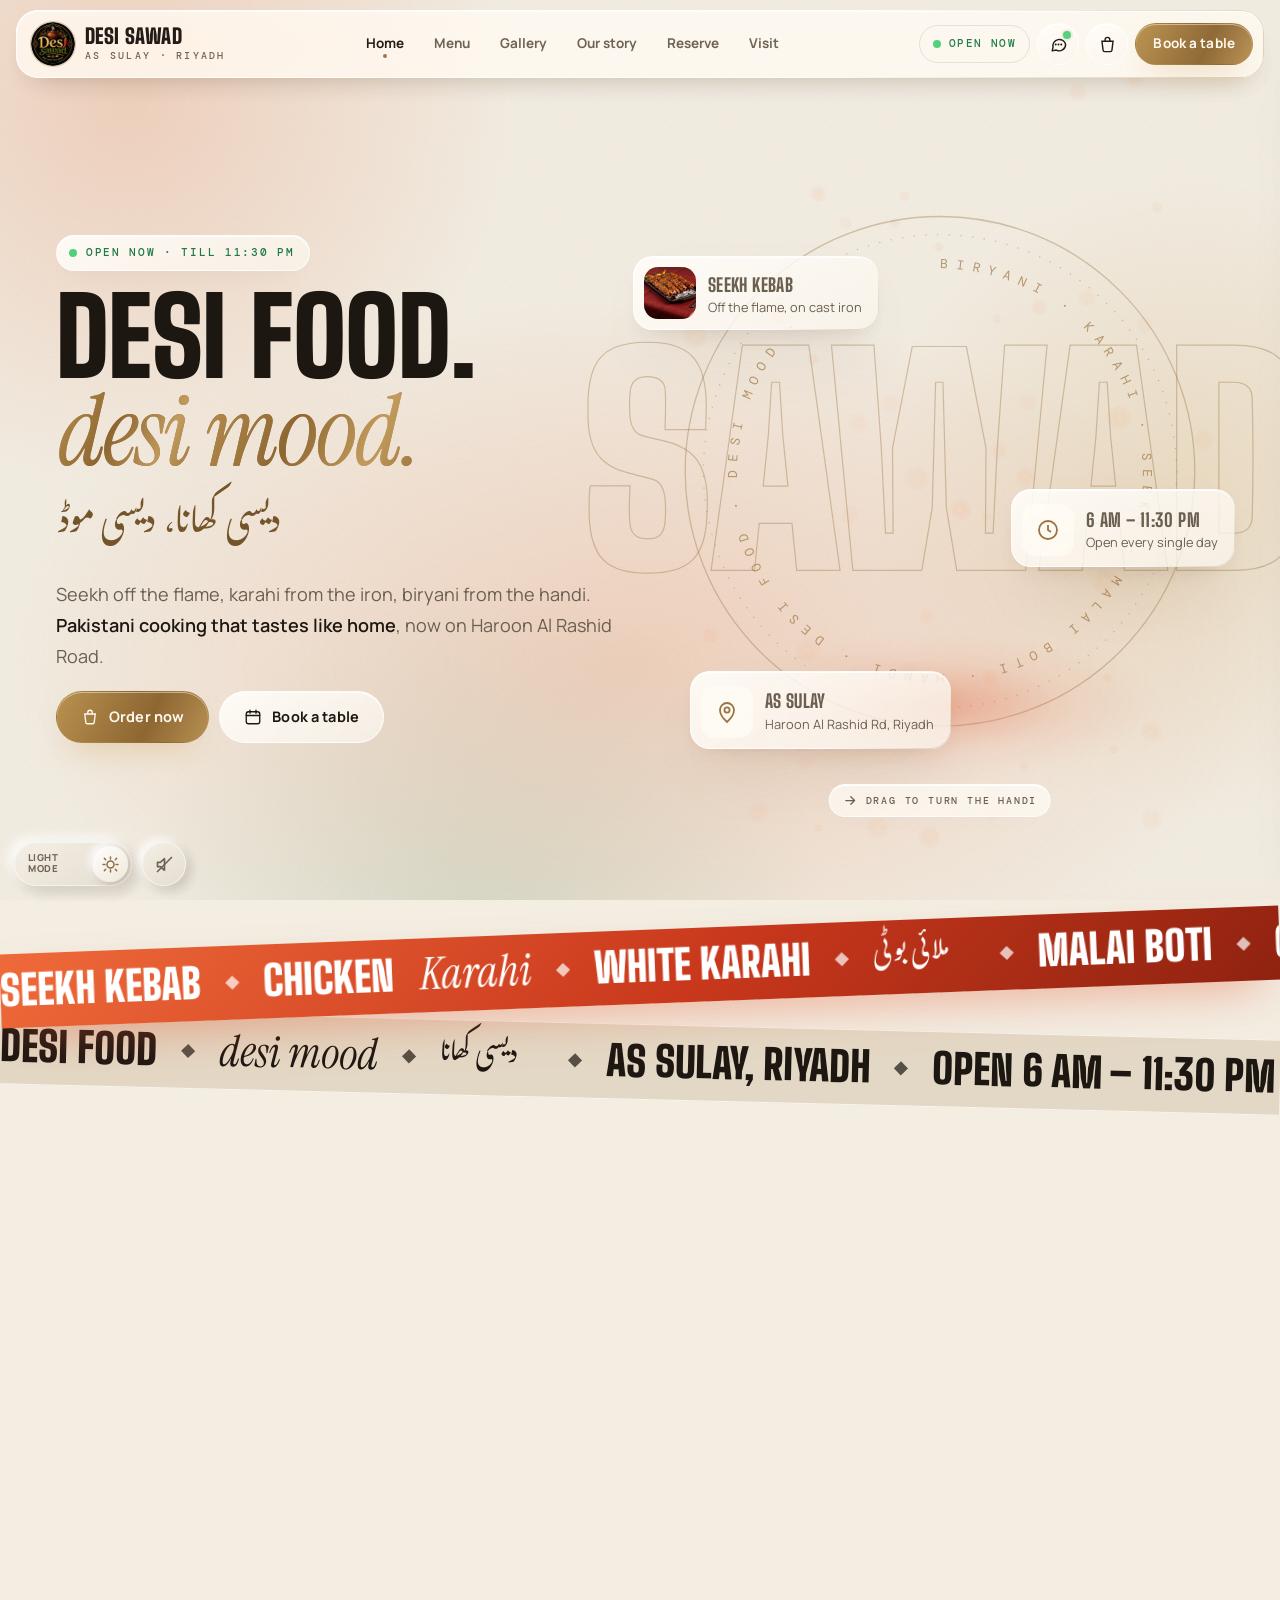
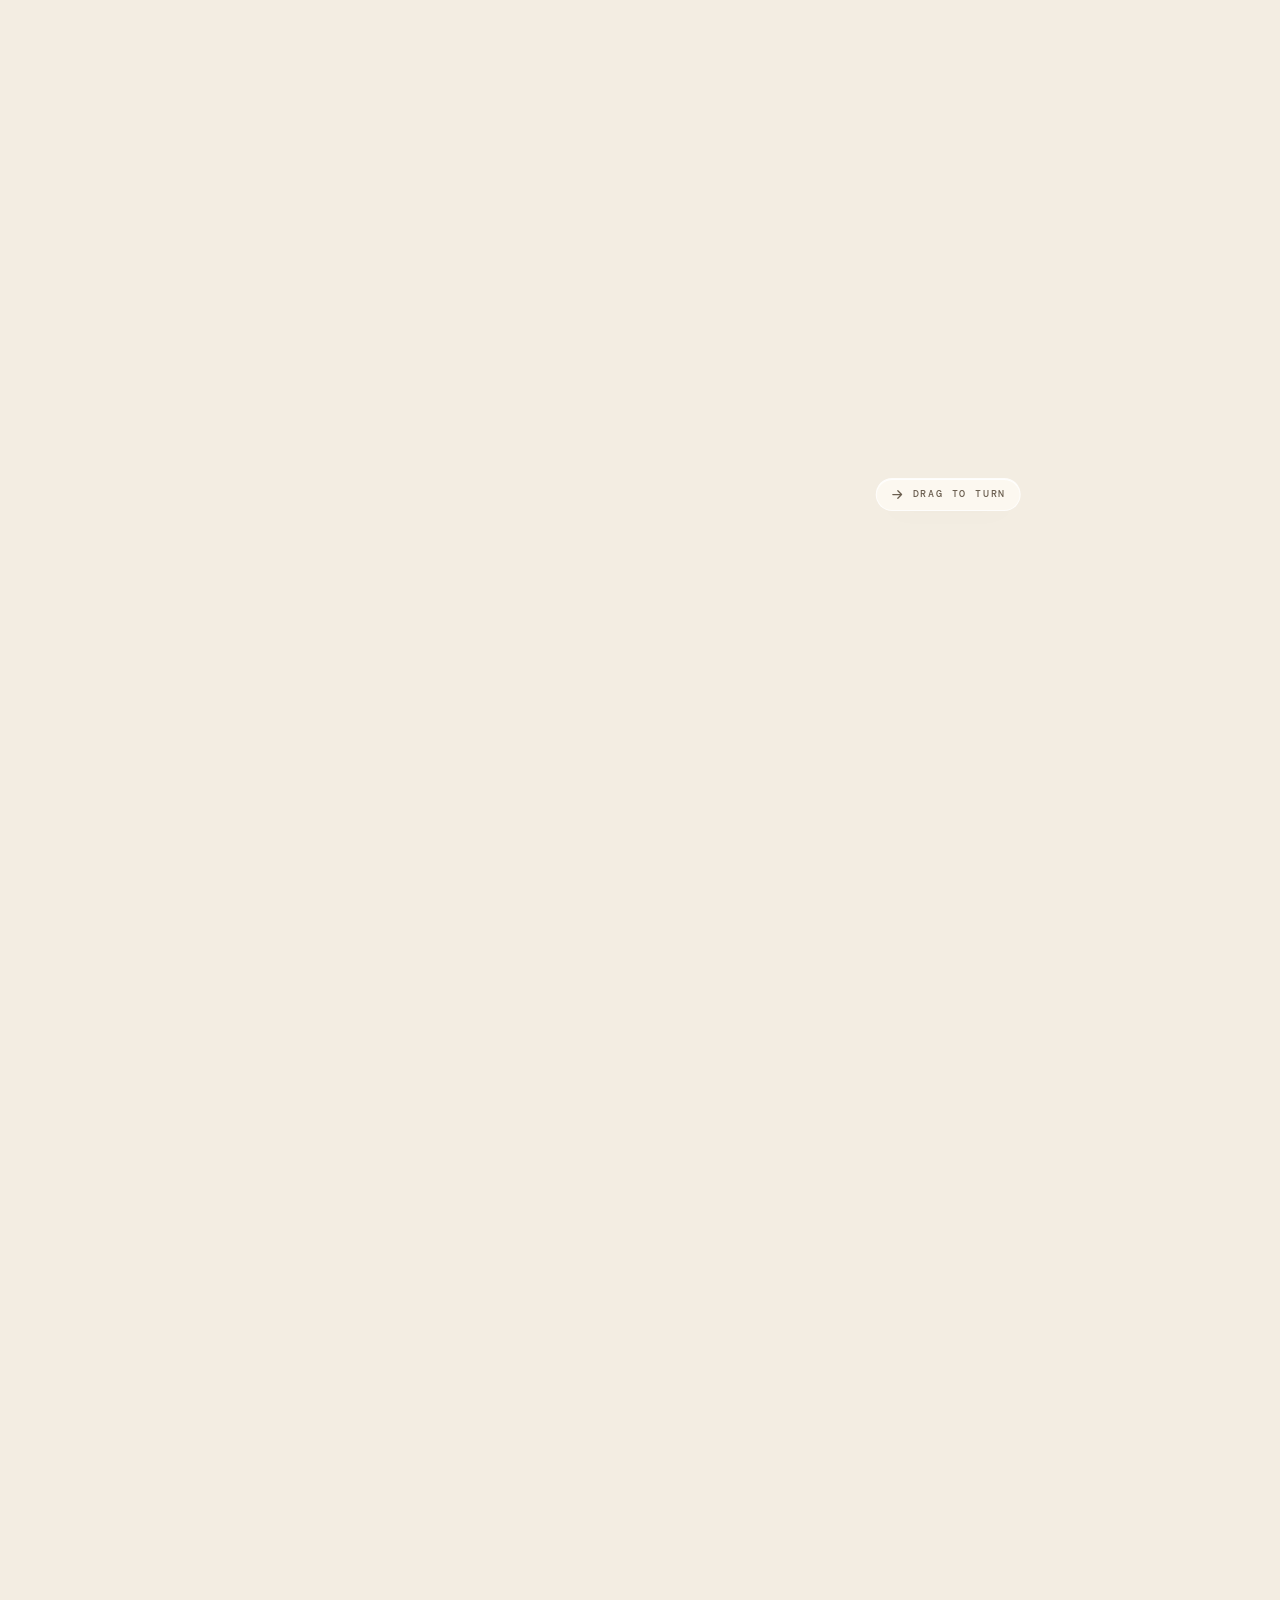
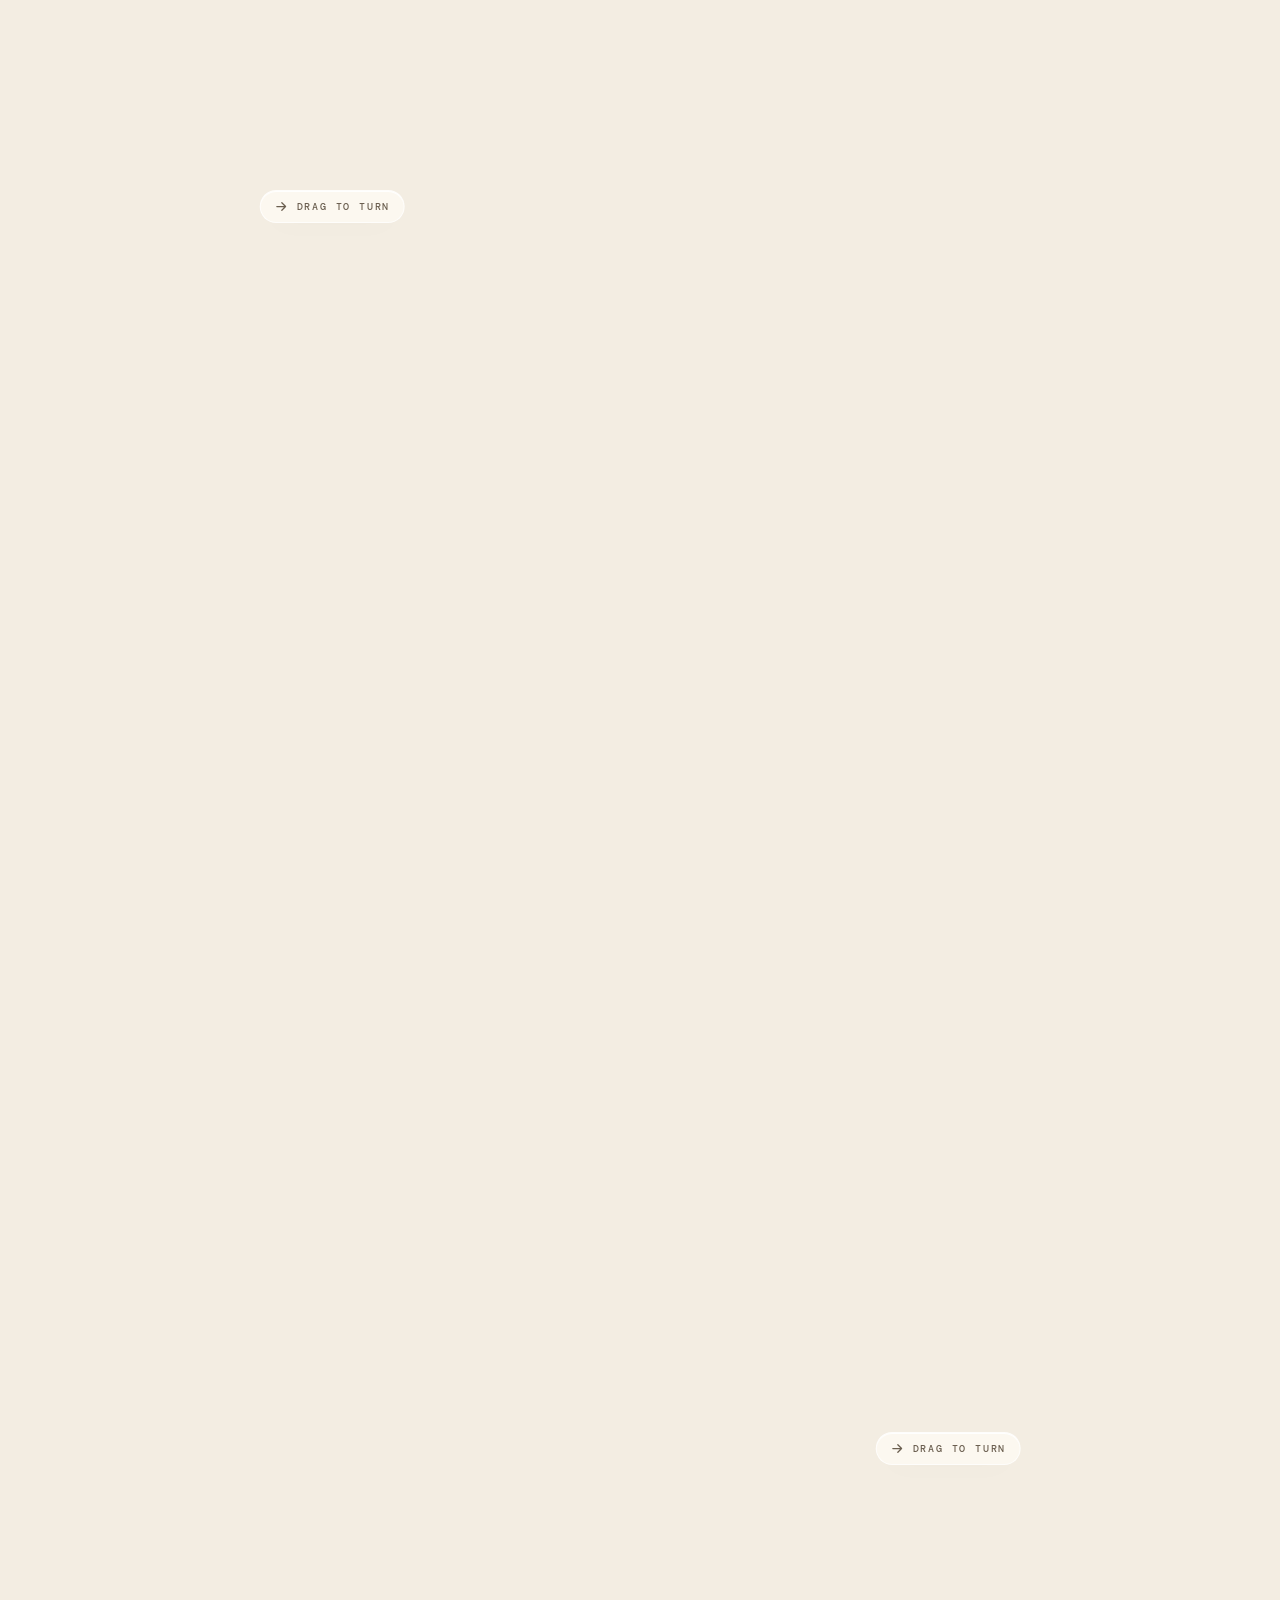
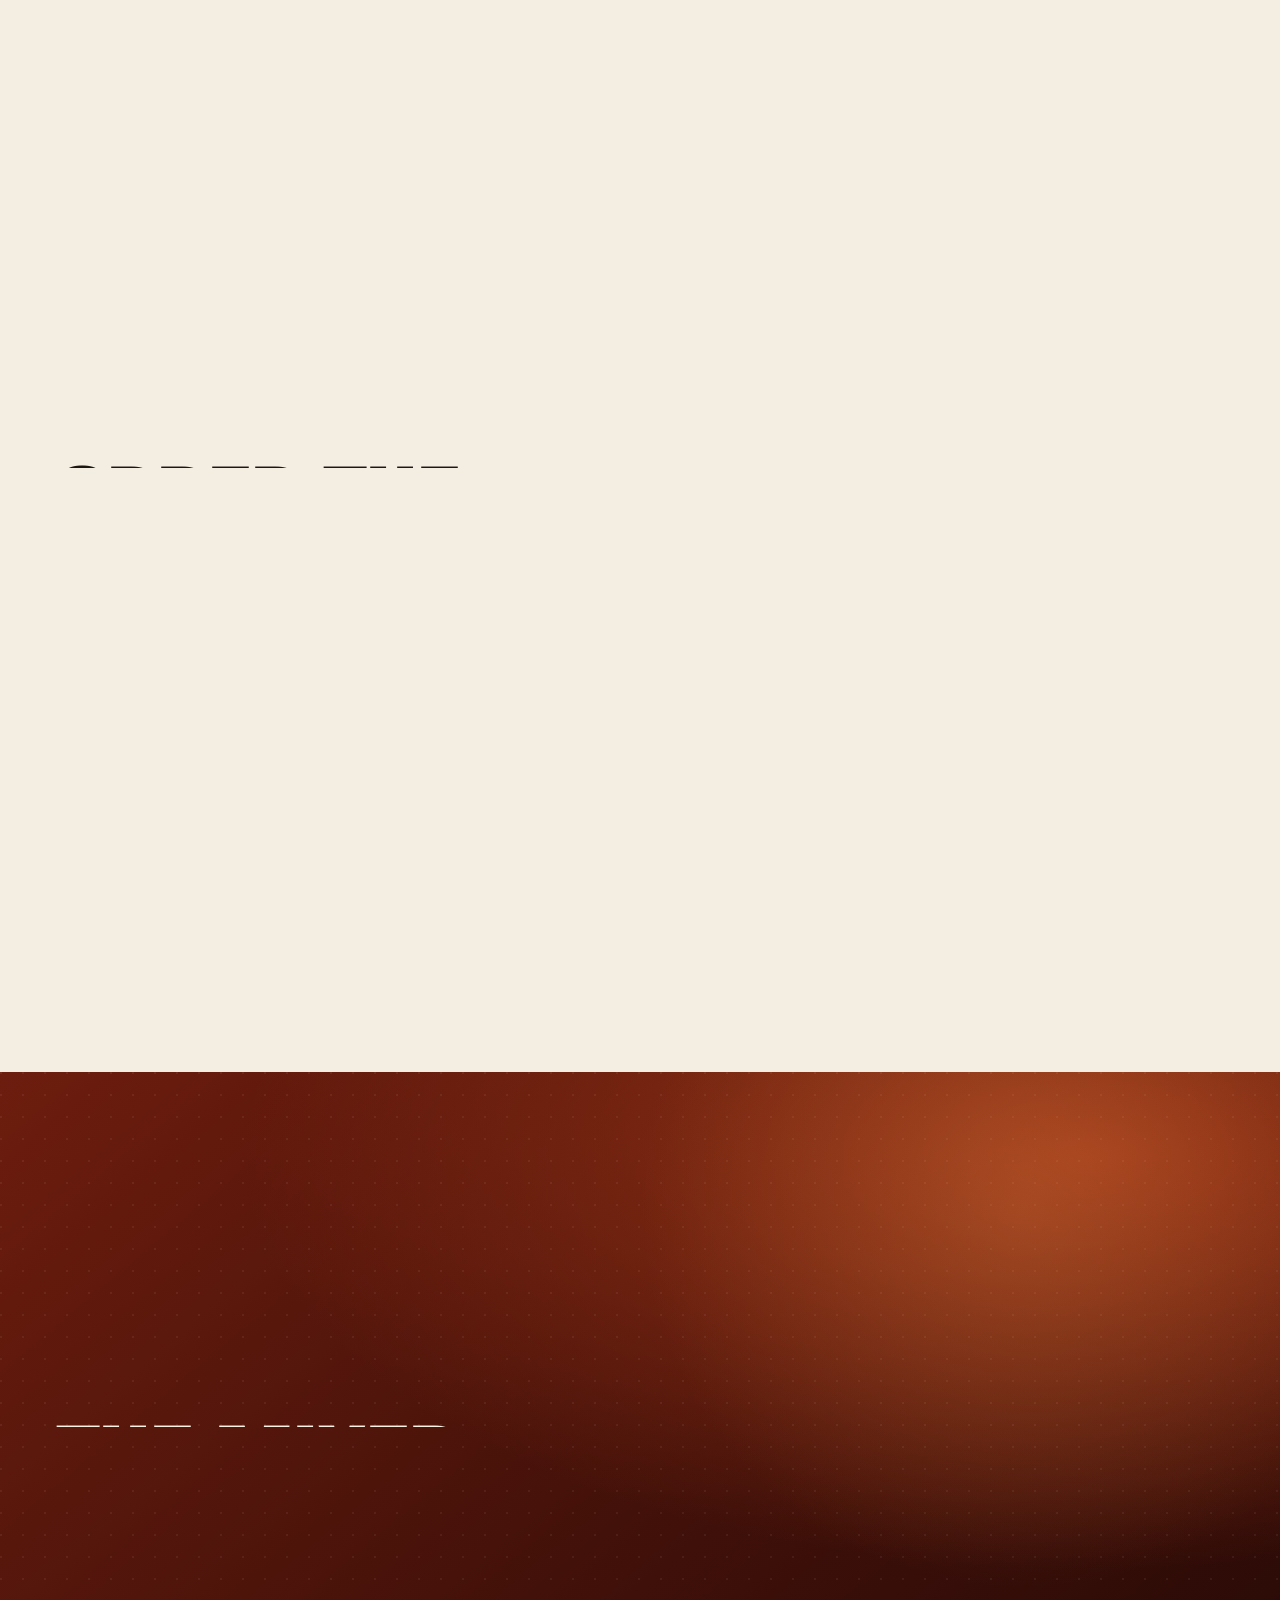
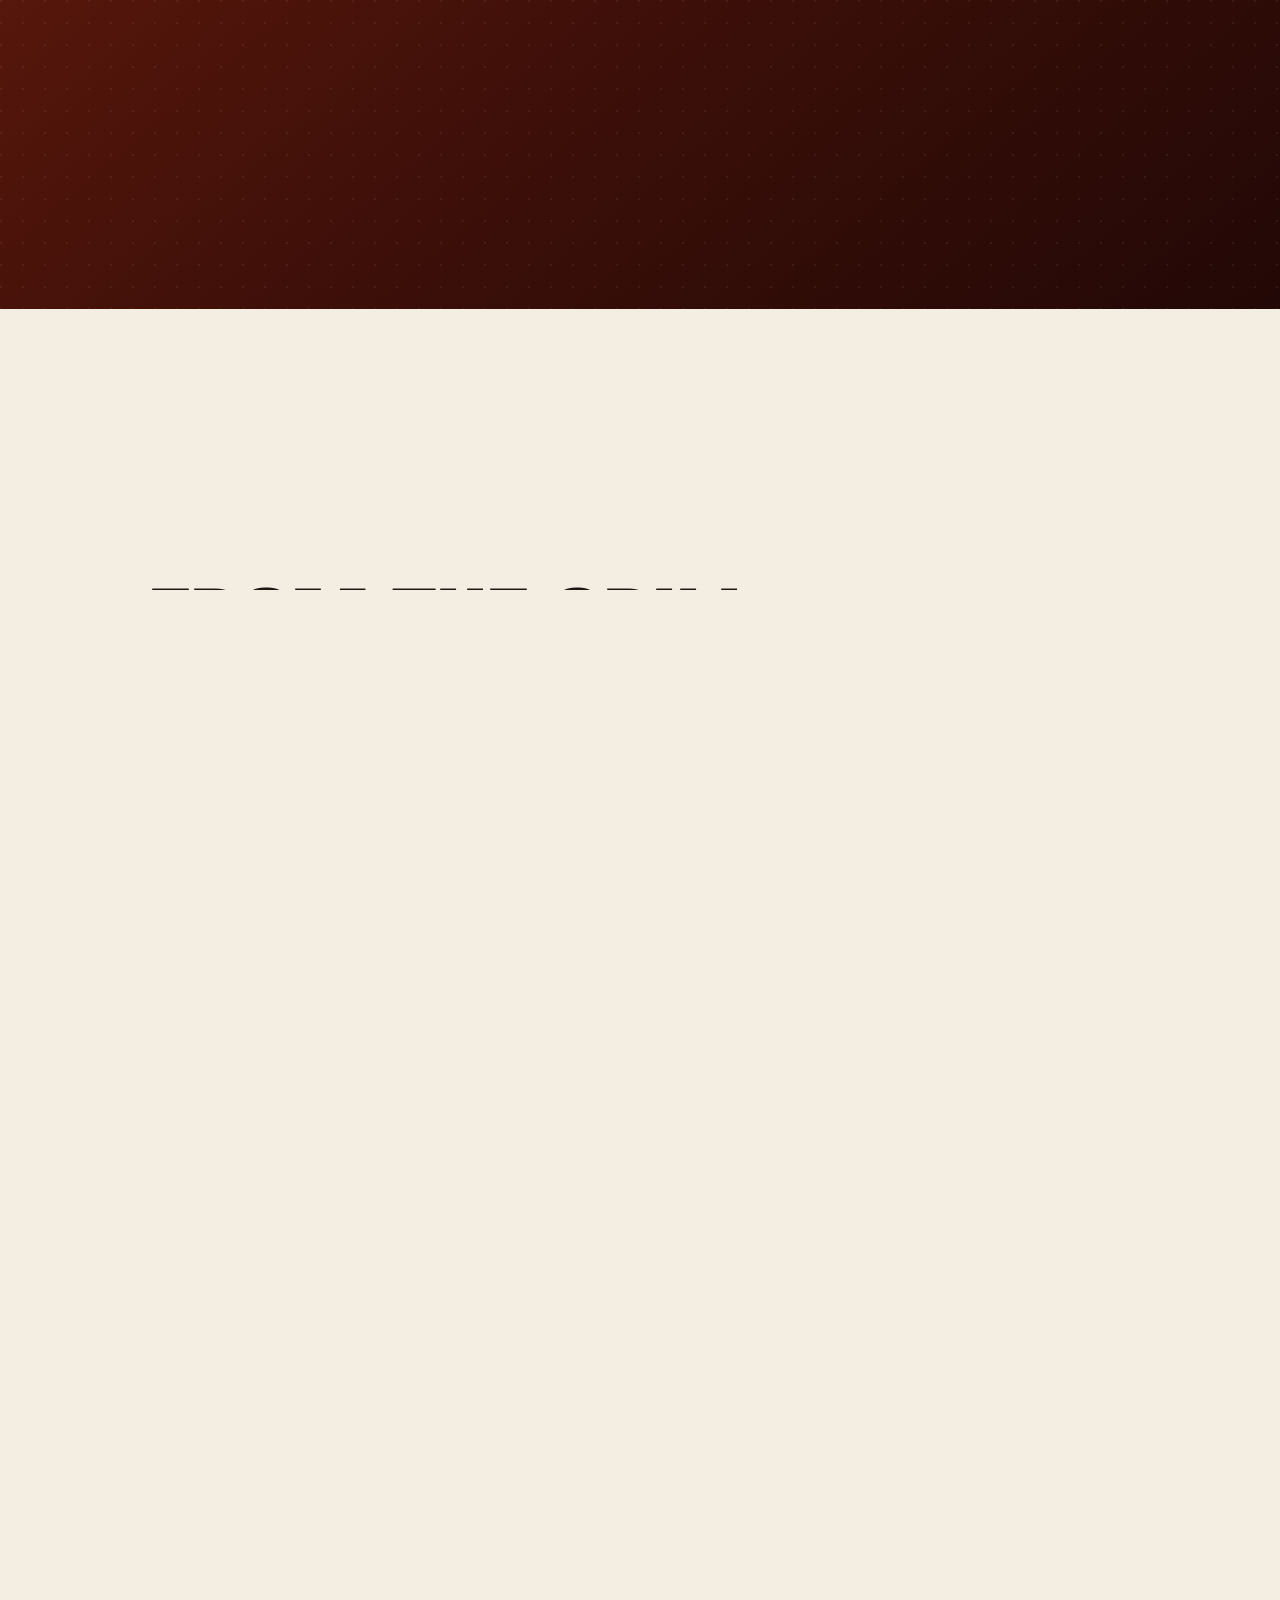
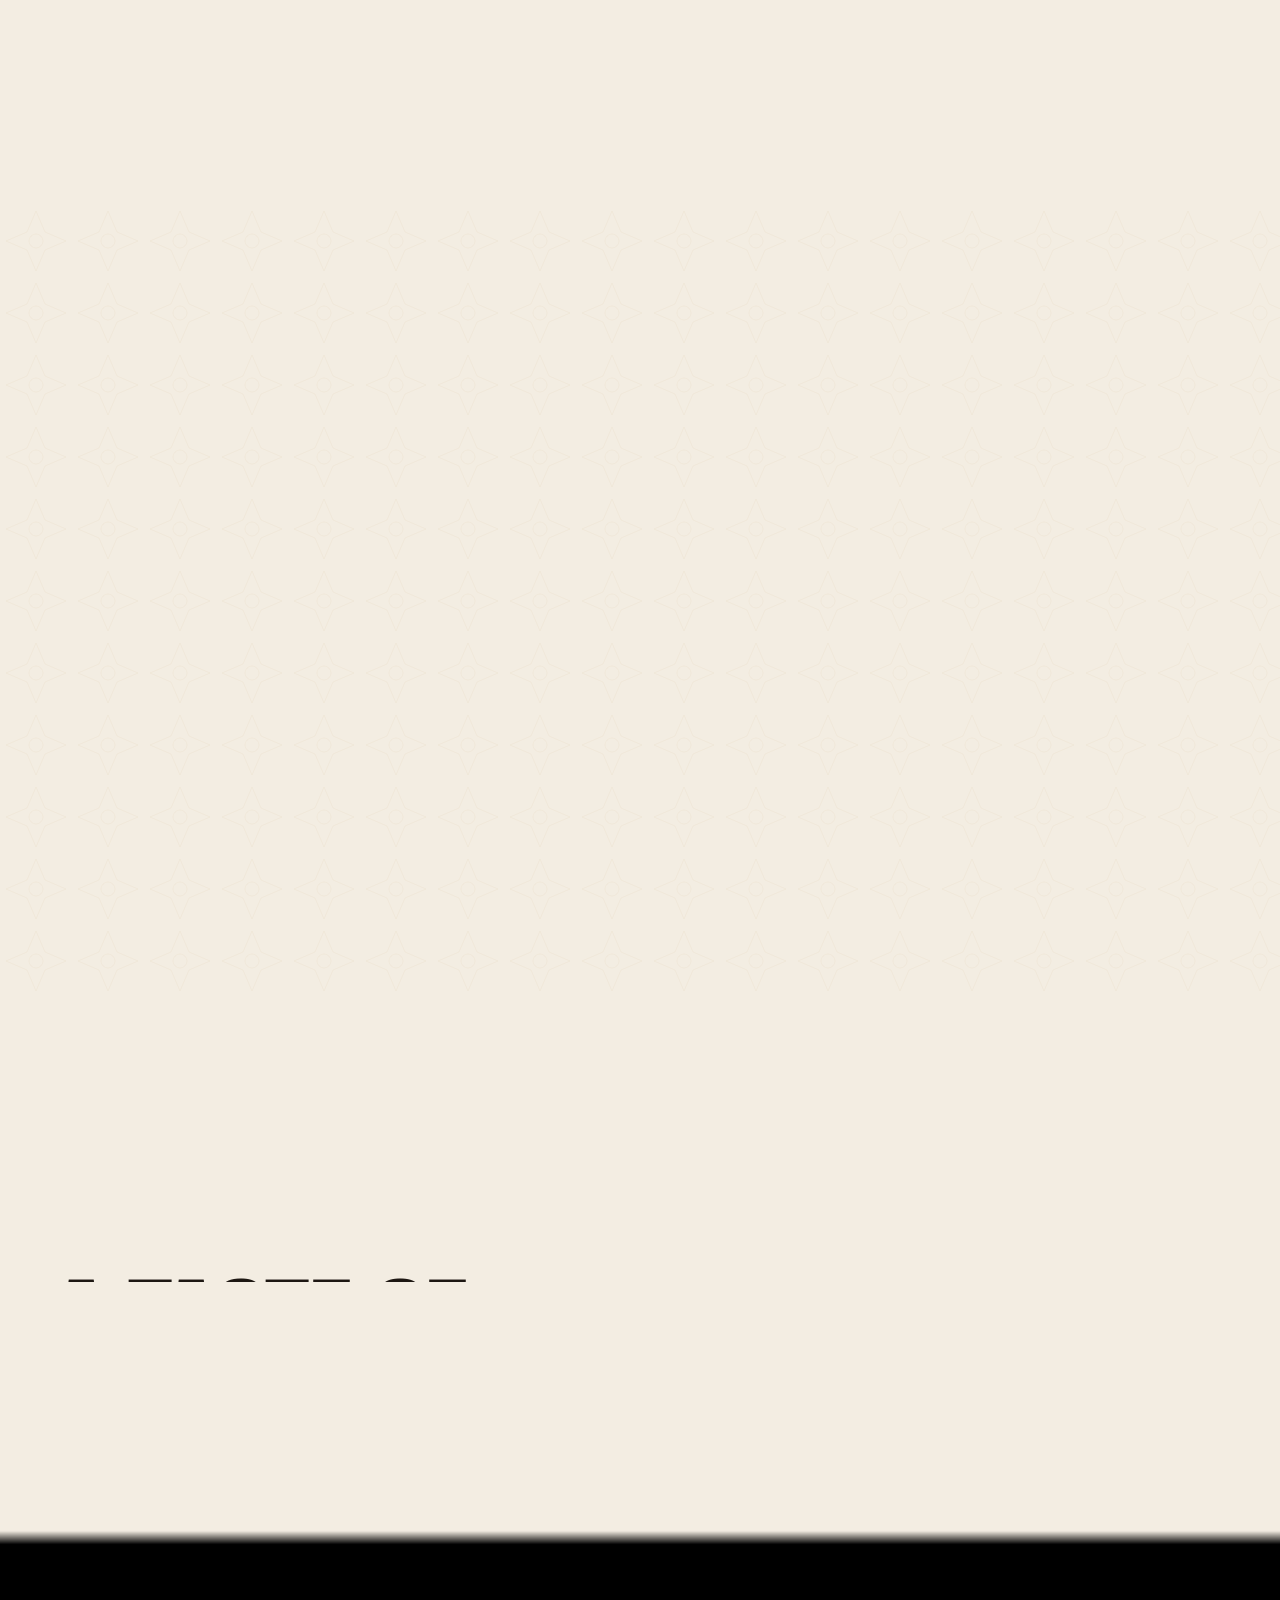
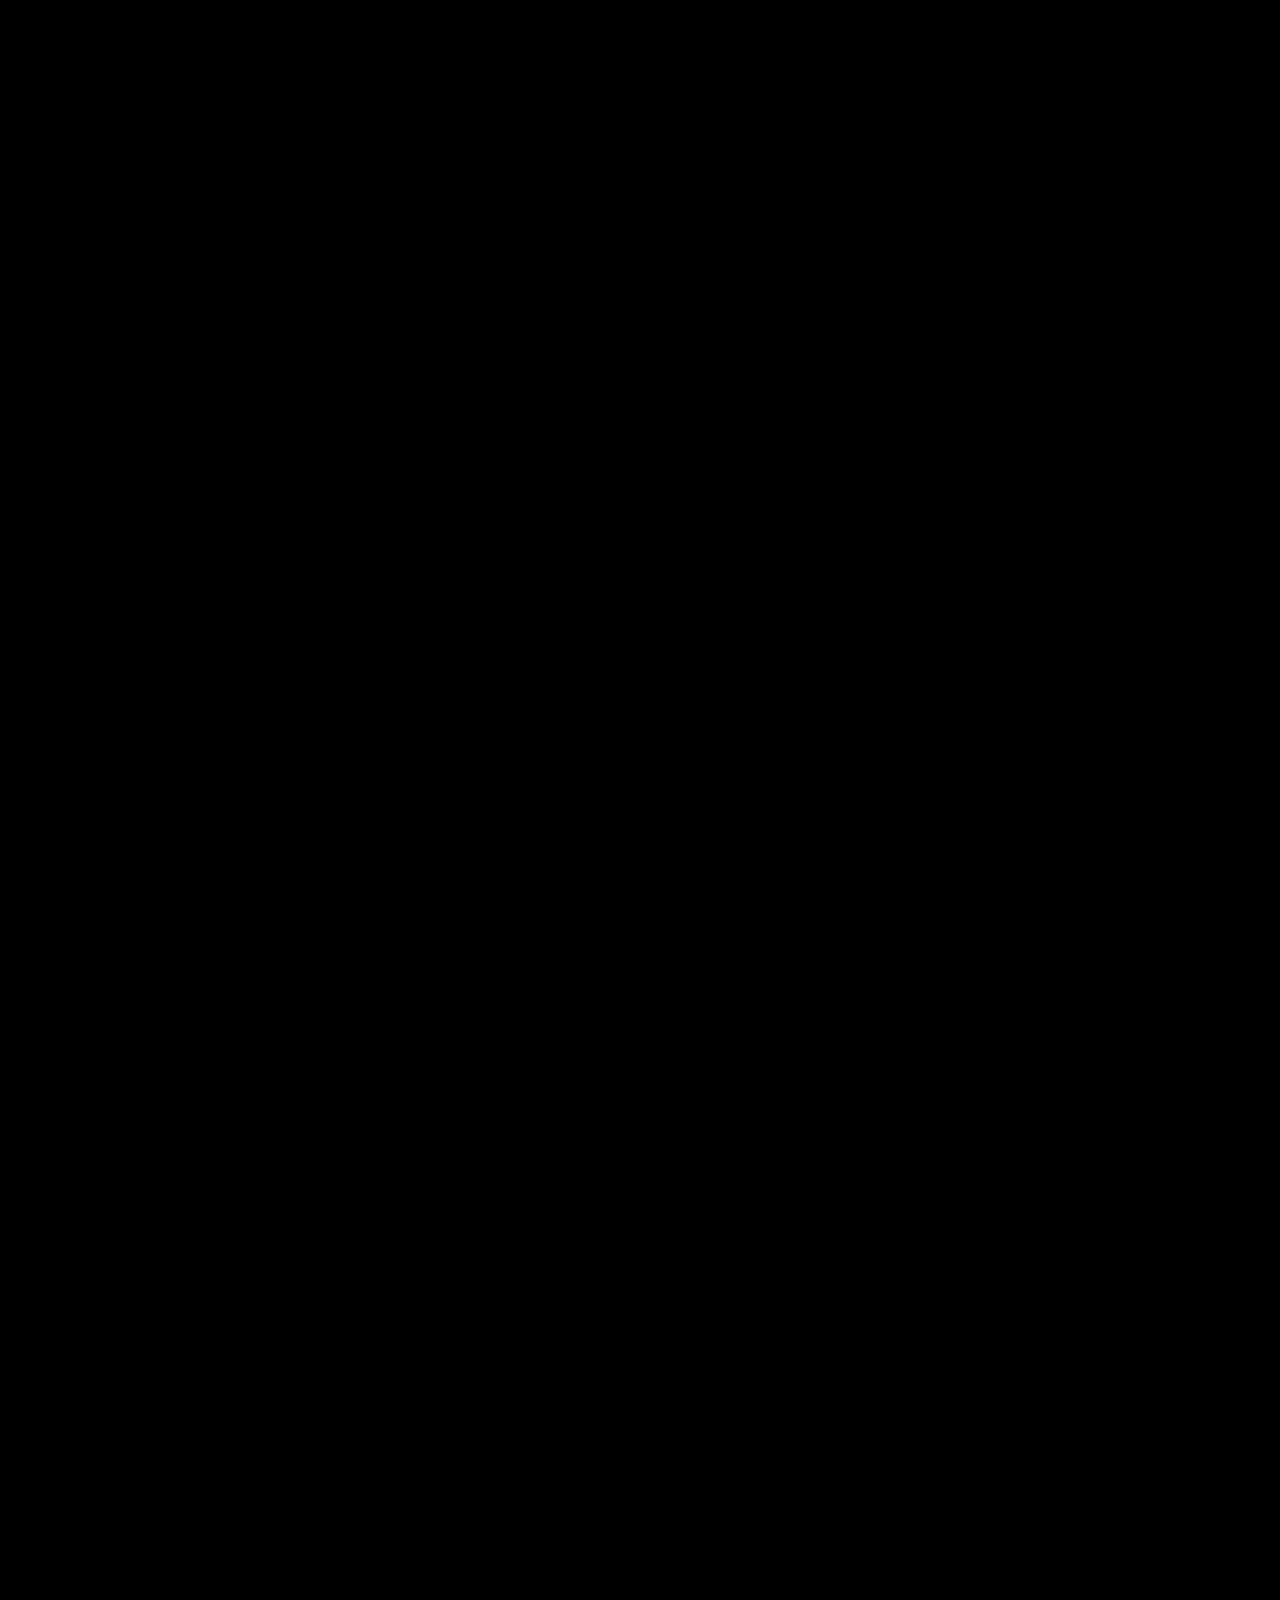
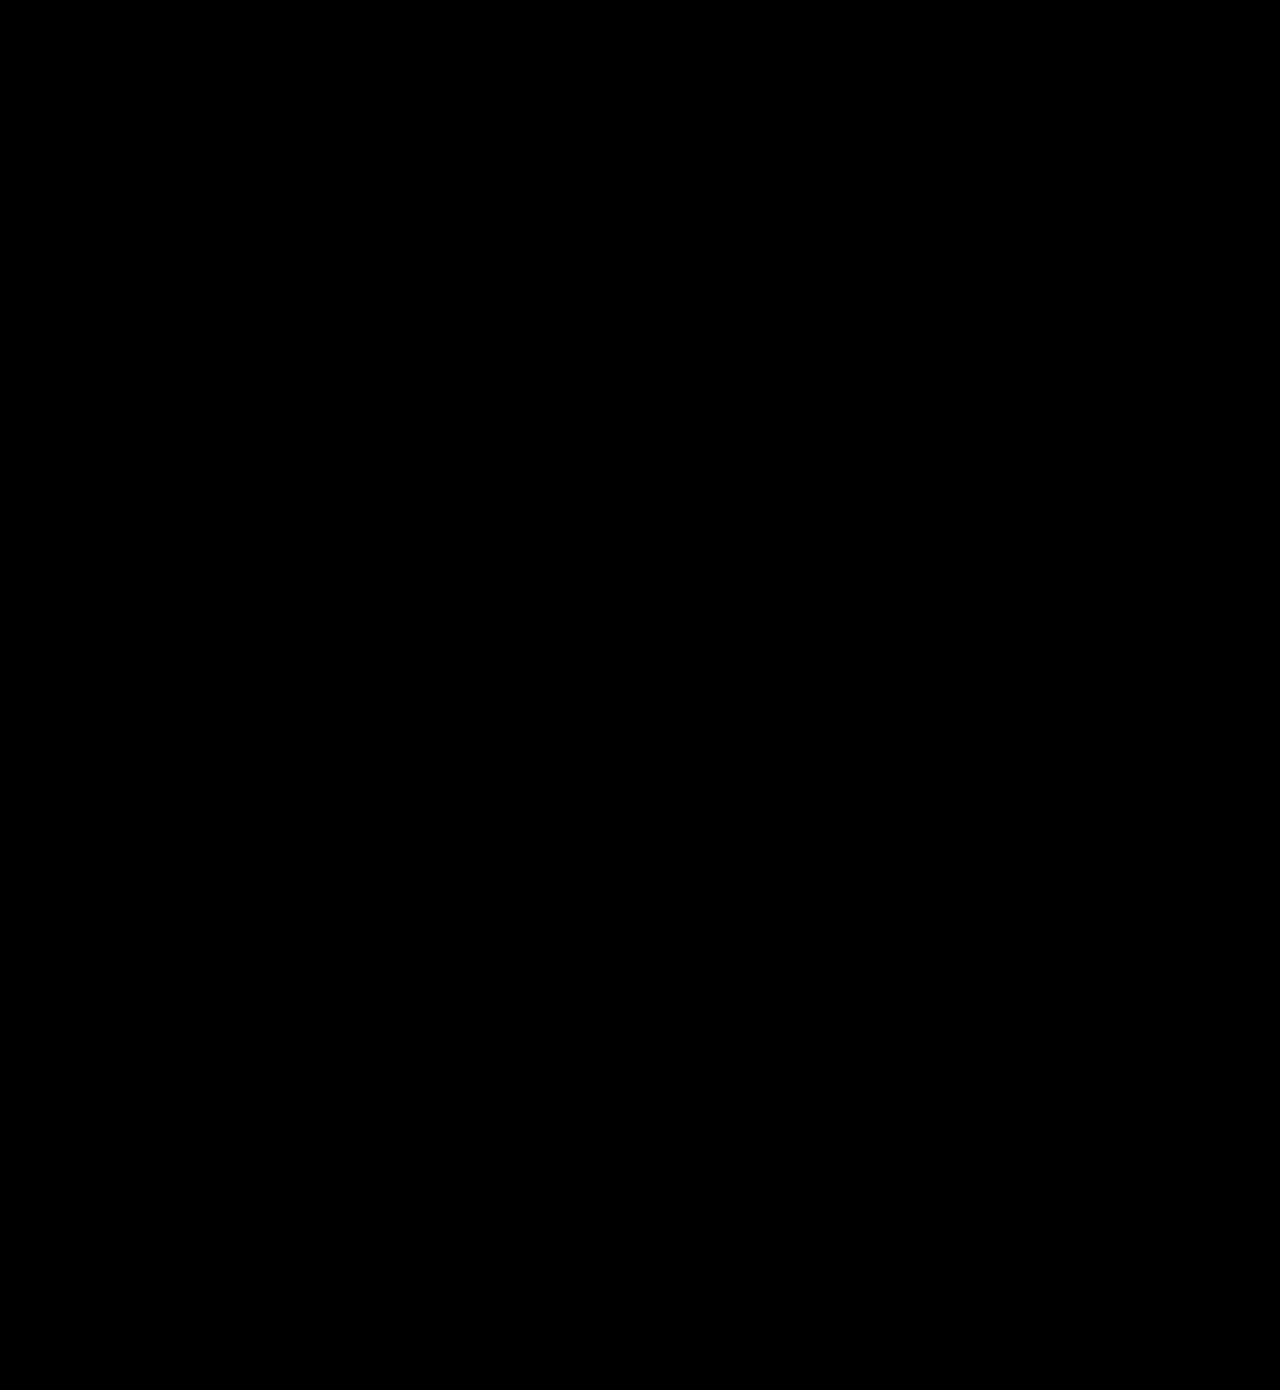
==== commit 259d5e6c: "Add link preview image for WhatsApp and social shares - New 1200x630 og-image: logo, name, tagline, " ====
--- a/index.html
+++ b/index.html
@@ -7,14 +7,18 @@
 <meta name="description" content="Desi Sawad is a Pakistani restaurant on Haroon Al Rashid Rd, As Sulay, Riyadh. Seekh kebab, malai boti, chicken and white karahi, biryani and mint margarita. Open daily 6 AM to 11:30 PM.">
 <meta name="theme-color" content="#0b0a08">
 <meta property="og:type" content="restaurant"><meta property="og:site_name" content="Desi Sawad">
-<meta property="og:title" content="Desi Sawad — Desi Food, Desi Mood | Pakistani Restaurant in As Sulay, Riyadh"><meta property="og:description" content="Desi Sawad is a Pakistani restaurant on Haroon Al Rashid Rd, As Sulay, Riyadh. Seekh kebab, malai boti, chicken and white karahi, biryani and mint margarita. Open daily 6 AM to 11:30 PM."><meta property="og:image" content="og-image.jpg">
-<meta name="twitter:card" content="summary_large_image">
+<meta property="og:title" content="Desi Sawad — Desi Food, Desi Mood | Pakistani Restaurant in As Sulay, Riyadh"><meta property="og:description" content="Desi Sawad is a Pakistani restaurant on Haroon Al Rashid Rd, As Sulay, Riyadh. Seekh kebab, malai boti, chicken and white karahi, biryani and mint margarita. Open daily 6 AM to 11:30 PM.">
+<meta property="og:url" content="https://desi-sawad.vercel.app/">
+<meta property="og:image" content="https://desi-sawad.vercel.app/og-image.jpg"><meta property="og:image:secure_url" content="https://desi-sawad.vercel.app/og-image.jpg">
+<meta property="og:image:type" content="image/jpeg"><meta property="og:image:width" content="1200"><meta property="og:image:height" content="630"><meta property="og:image:alt" content="Desi Sawad — desi food, desi mood. Pakistani restaurant in As Sulay, Riyadh">
+<meta name="twitter:card" content="summary_large_image"><meta name="twitter:title" content="Desi Sawad — Desi Food, Desi Mood | Pakistani Restaurant in As Sulay, Riyadh"><meta name="twitter:description" content="Desi Sawad is a Pakistani restaurant on Haroon Al Rashid Rd, As Sulay, Riyadh. Seekh kebab, malai boti, chicken and white karahi, biryani and mint margarita. Open daily 6 AM to 11:30 PM."><meta name="twitter:image" content="https://desi-sawad.vercel.app/og-image.jpg">
+<link rel="canonical" href="https://desi-sawad.vercel.app/">
 <link rel="icon" type="image/png" href="favicon.png"><link rel="apple-touch-icon" href="apple-touch-icon.png"><link rel="manifest" href="manifest.json">
 <link rel="preload" href="display-900-normal.woff2" as="font" type="font/woff2" crossorigin>
 <link rel="preload" href="sans-500-normal.woff2" as="font" type="font/woff2" crossorigin>
 <link rel="stylesheet" href="styles.css">
 <script>(function(){var d=document.documentElement;d.classList.add('js');var t;try{t=localStorage.getItem('ds-theme')}catch(e){}if(!t)t=matchMedia('(prefers-color-scheme: light)').matches?'light':'dark';d.setAttribute('data-theme',t);document.querySelector('meta[name=theme-color]').content=t==='light'?'#f3ede2':'#0b0a08';try{if(!sessionStorage.getItem('ds-seen'))d.classList.add('ld-on');if(sessionStorage.getItem('ds-pt'))d.classList.add('pt-on')}catch(e){}if(matchMedia('(prefers-reduced-motion: reduce)').matches)d.classList.remove('ld-on','pt-on')})();</script>
-<script type="application/ld+json">{"@context":"https://schema.org","@type":"Restaurant","name":"Desi Sawad","slogan":"Desi Food, Desi Mood","servesCuisine":["Pakistani","Desi","BBQ"],"telephone":"+966576061979","image":"og-image.jpg","address":{"@type":"PostalAddress","streetAddress":"Sharah e Sahafa, Haroon Al Rashid Rd","addressLocality":"As Sulay, Riyadh","postalCode":"14263","addressCountry":"SA"},"openingHours":"Mo-Su 06:00-23:30","sameAs":["https://www.instagram.com/desisawad.sa/","https://www.tiktok.com/@desisawad.sa","https://www.facebook.com/desisawad.sa"]}</script>
+<script type="application/ld+json">{"@context":"https://schema.org","@type":"Restaurant","name":"Desi Sawad","slogan":"Desi Food, Desi Mood","servesCuisine":["Pakistani","Desi","BBQ"],"telephone":"+966576061979","image":"https://desi-sawad.vercel.app/og-image.jpg","url":"https://desi-sawad.vercel.app/","address":{"@type":"PostalAddress","streetAddress":"Sharah e Sahafa, Haroon Al Rashid Rd","addressLocality":"As Sulay, Riyadh","postalCode":"14263","addressCountry":"SA"},"openingHours":"Mo-Su 06:00-23:30","sameAs":["https://www.instagram.com/desisawad.sa/","https://www.tiktok.com/@desisawad.sa","https://www.facebook.com/desisawad.sa"]}</script>
 </head>
 <body data-page="home">
 <a class="skip" href="#main">Skip to content</a>
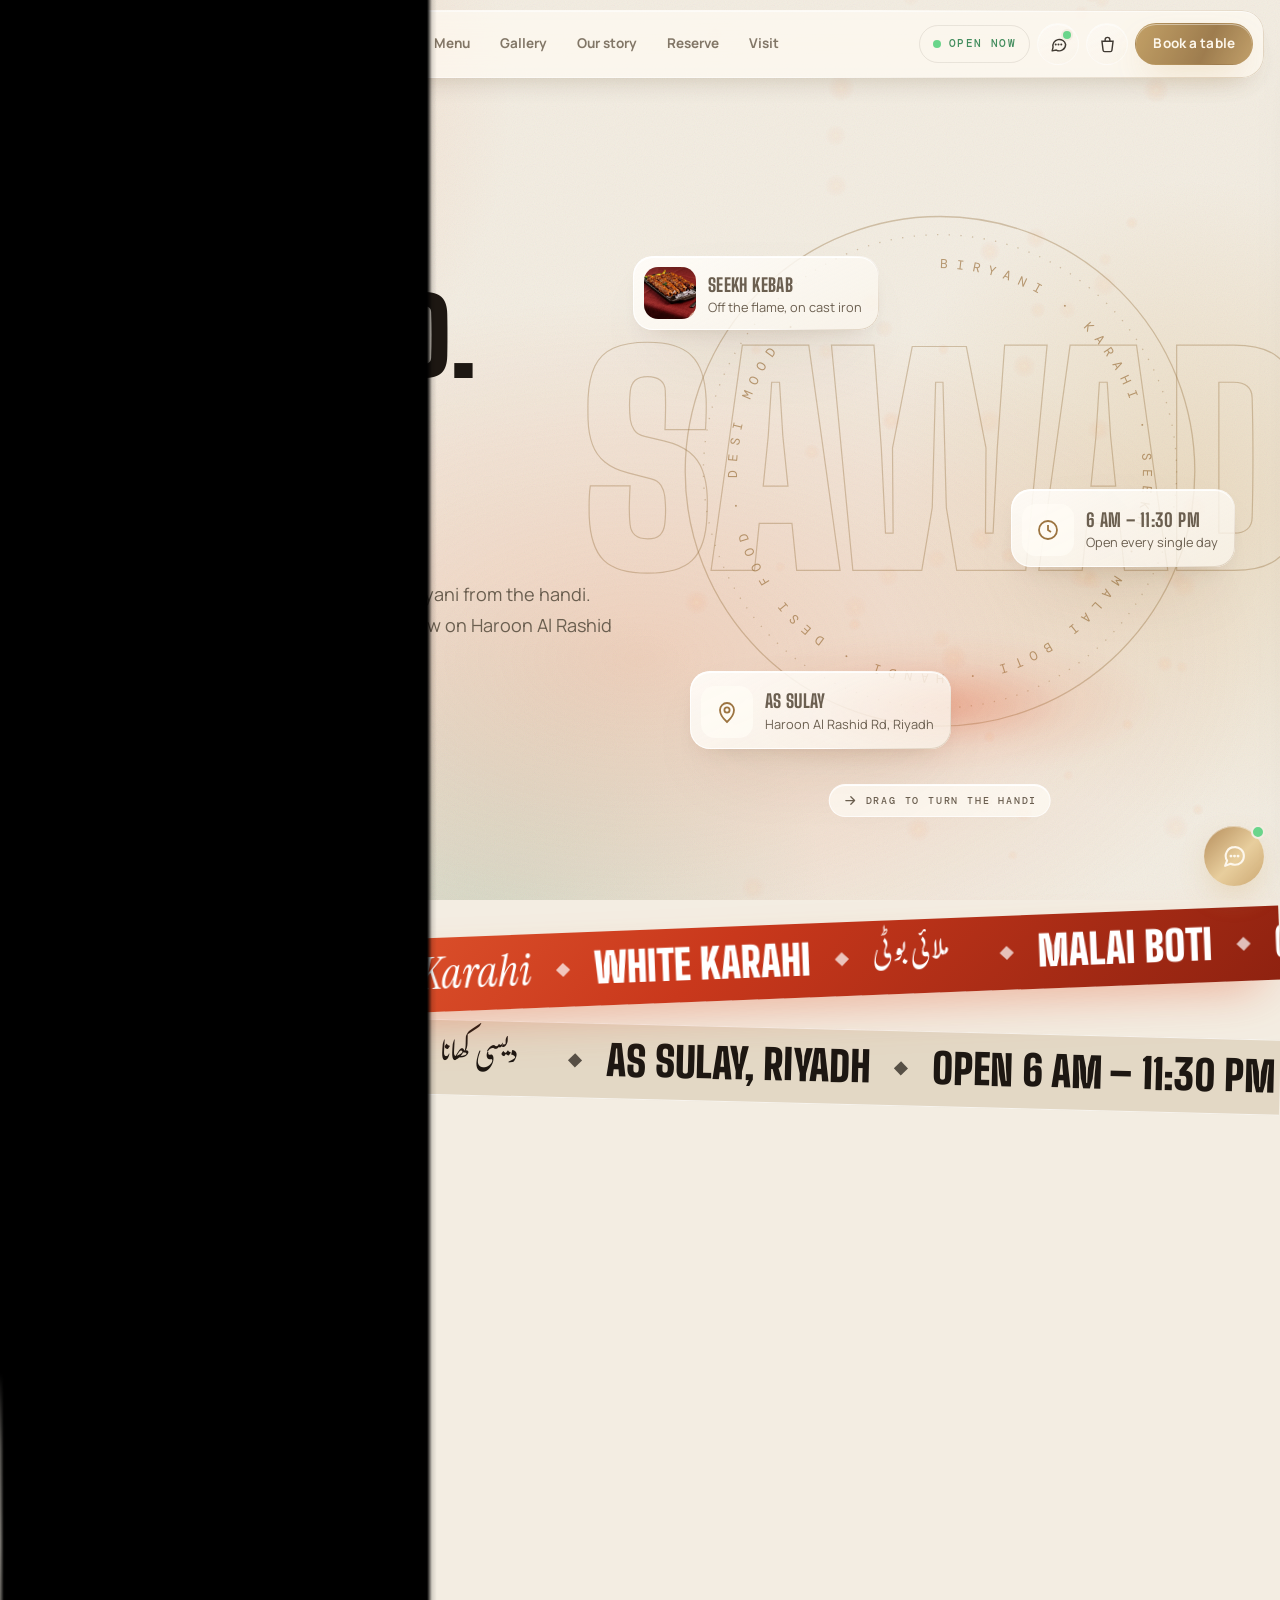
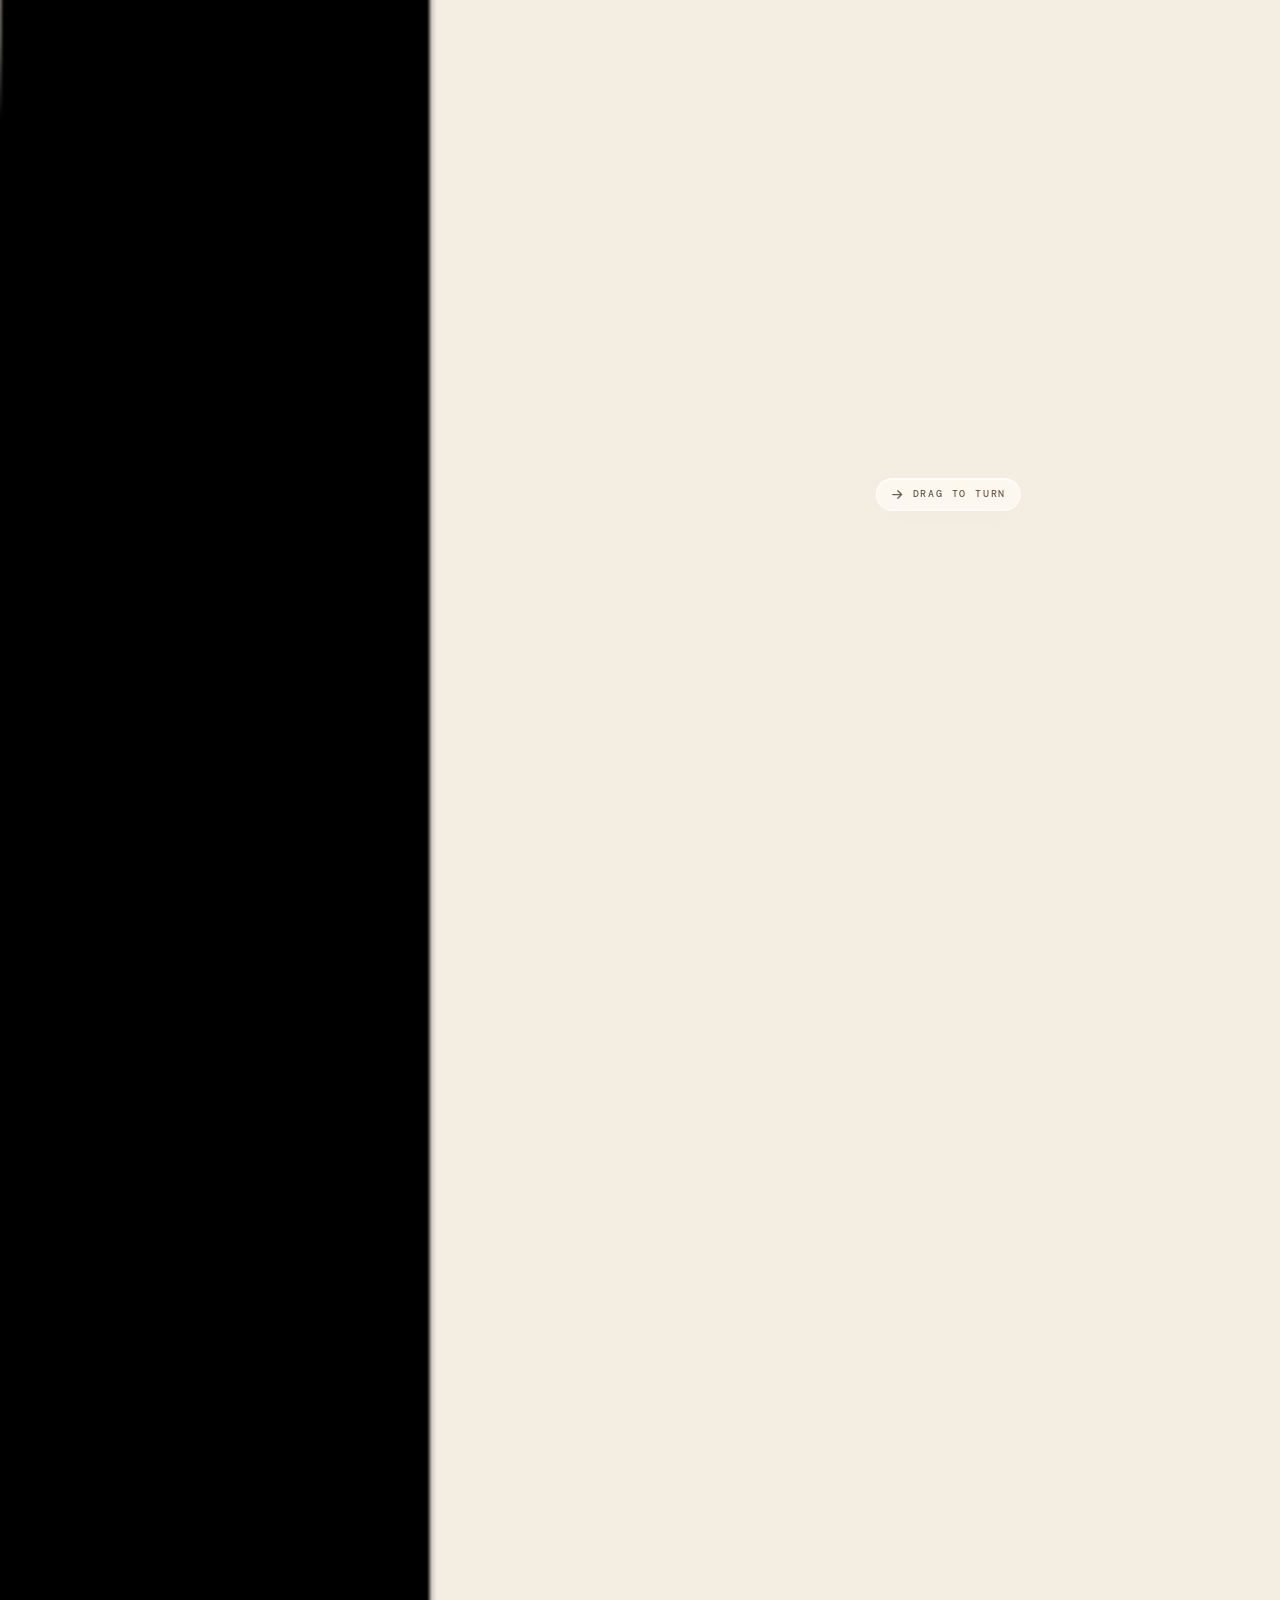
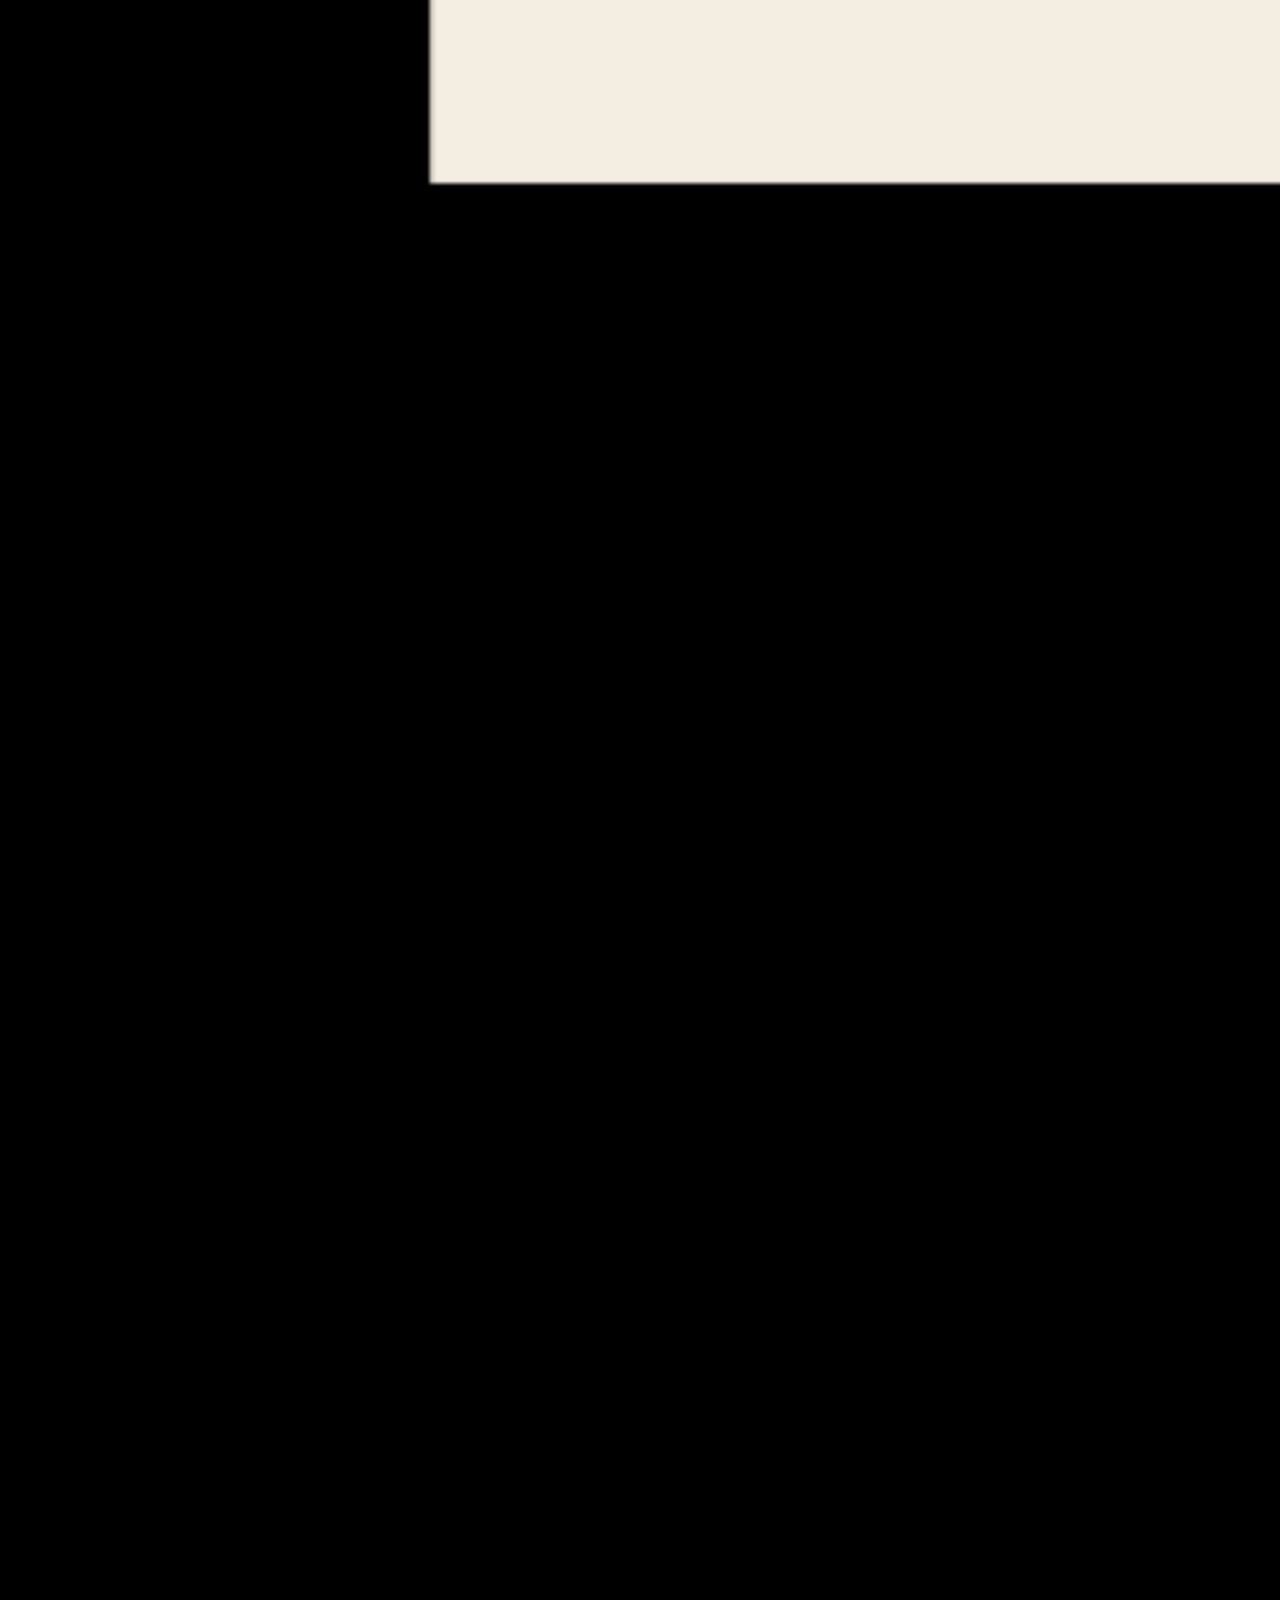
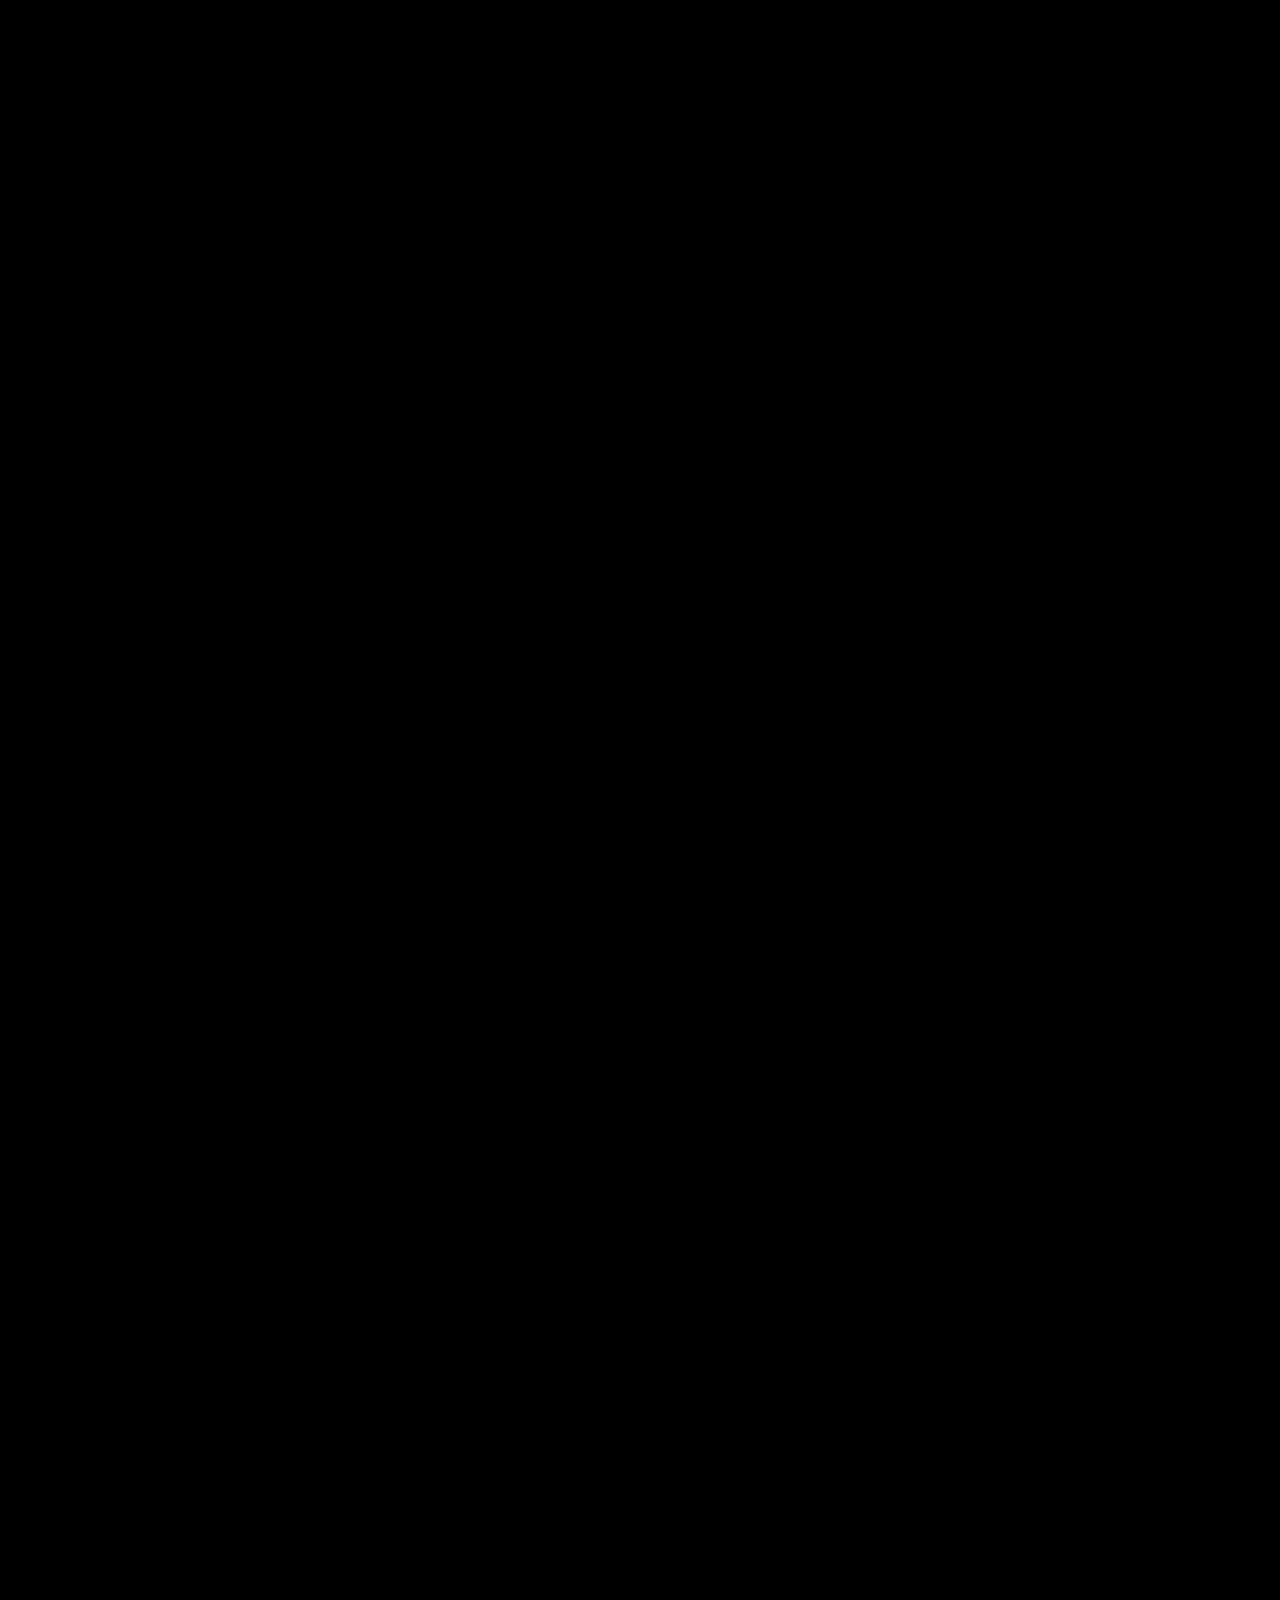
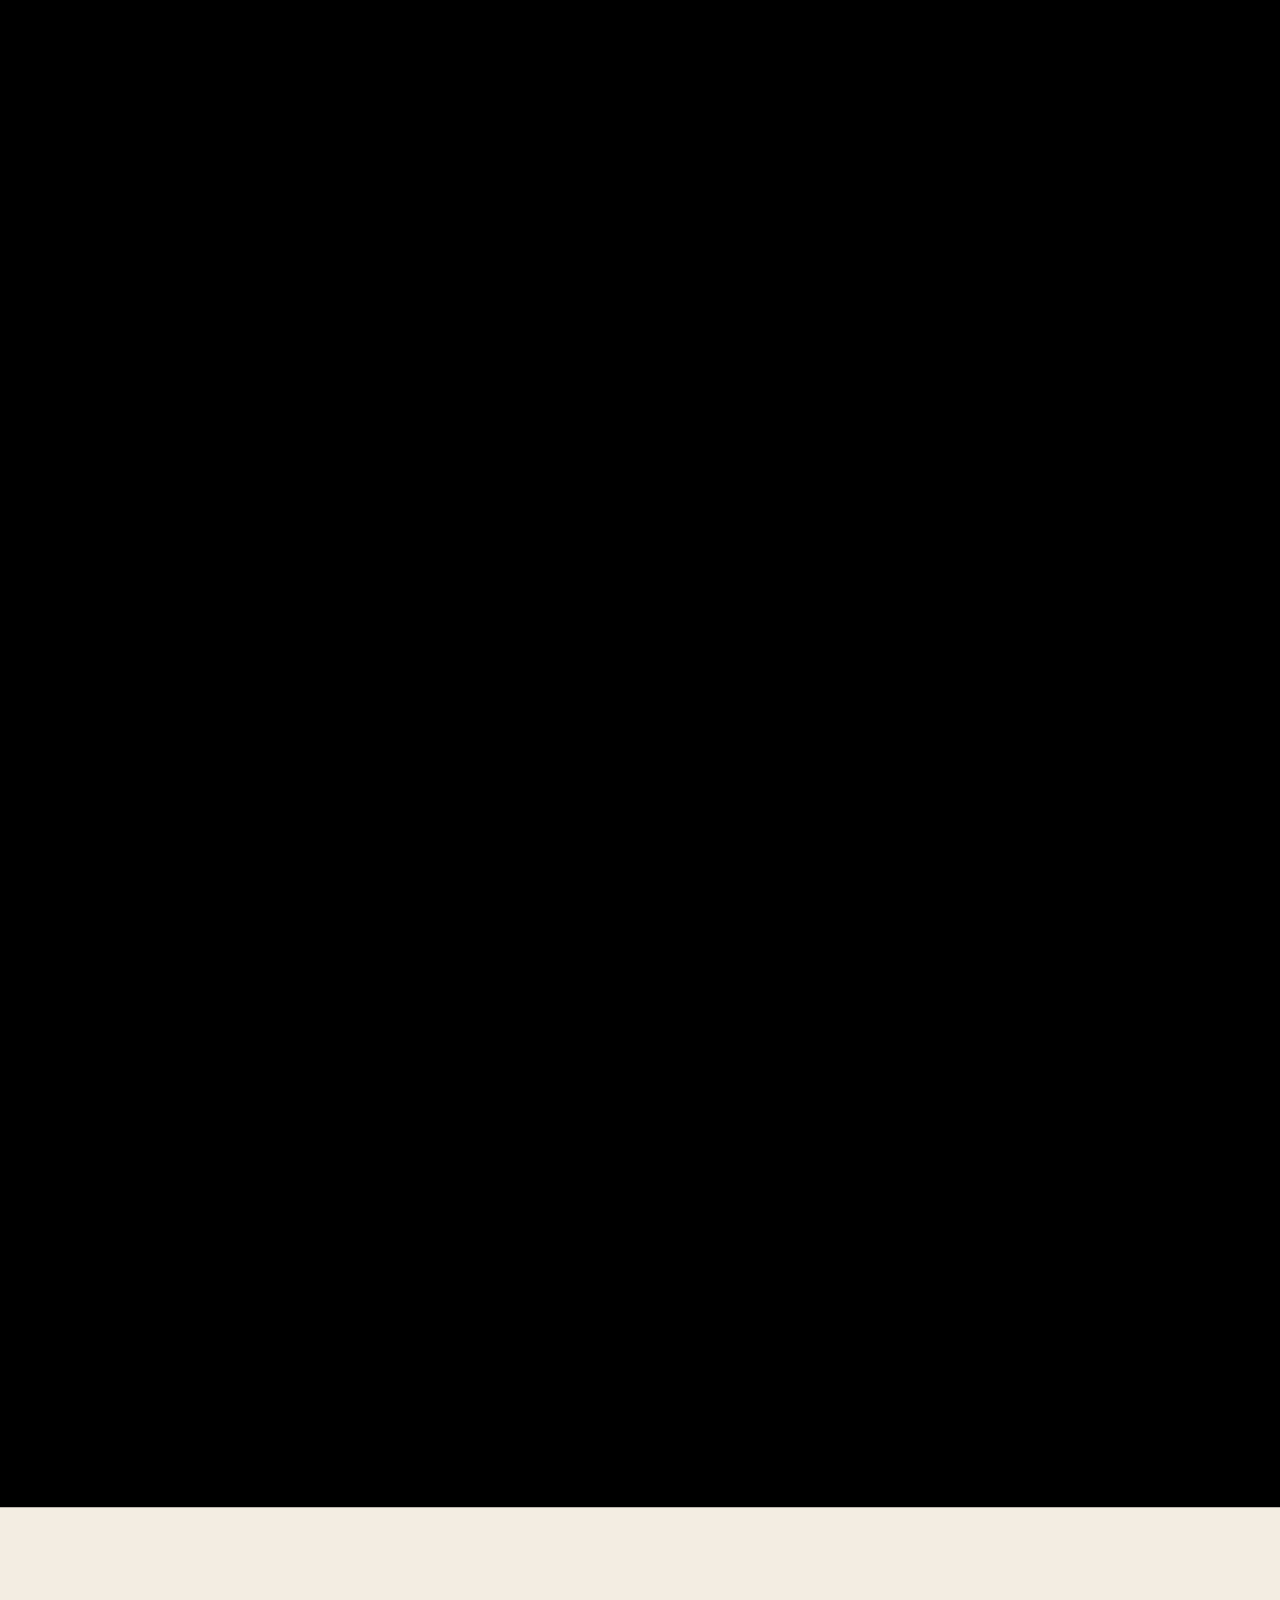
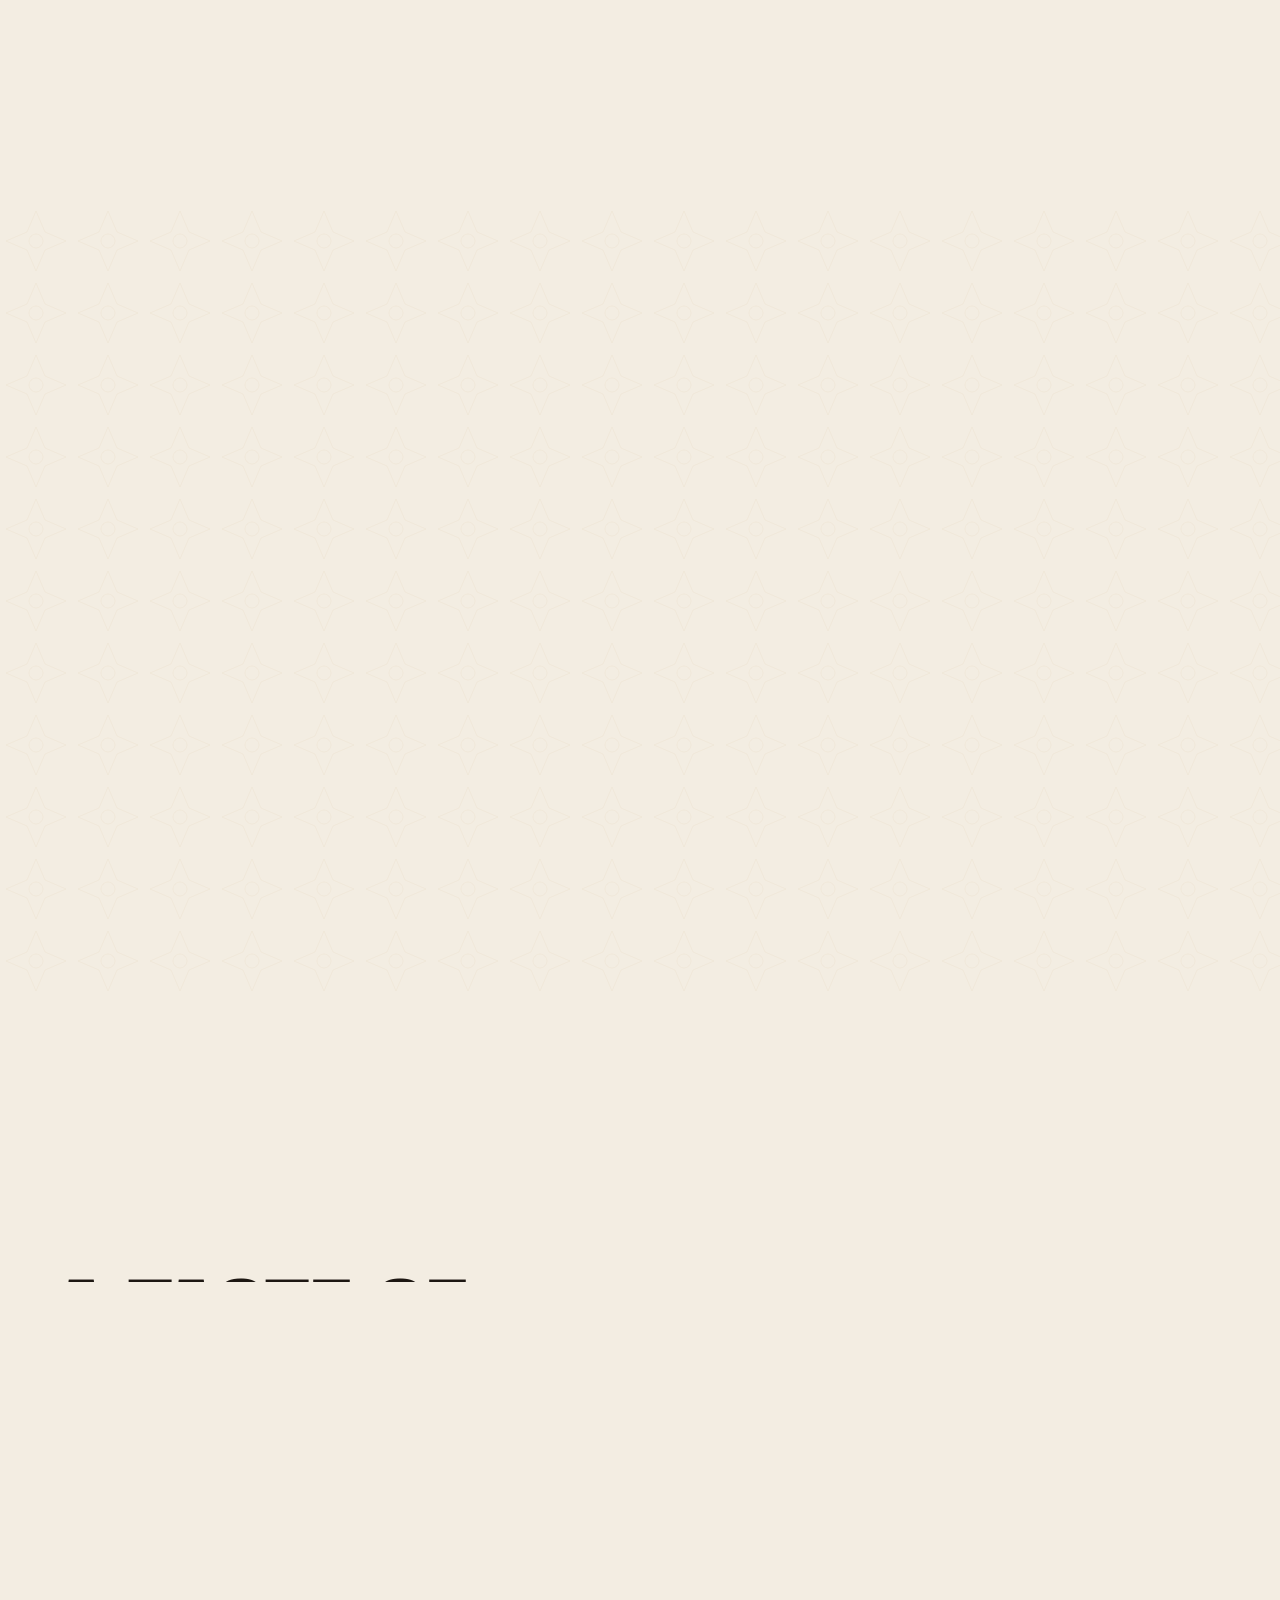
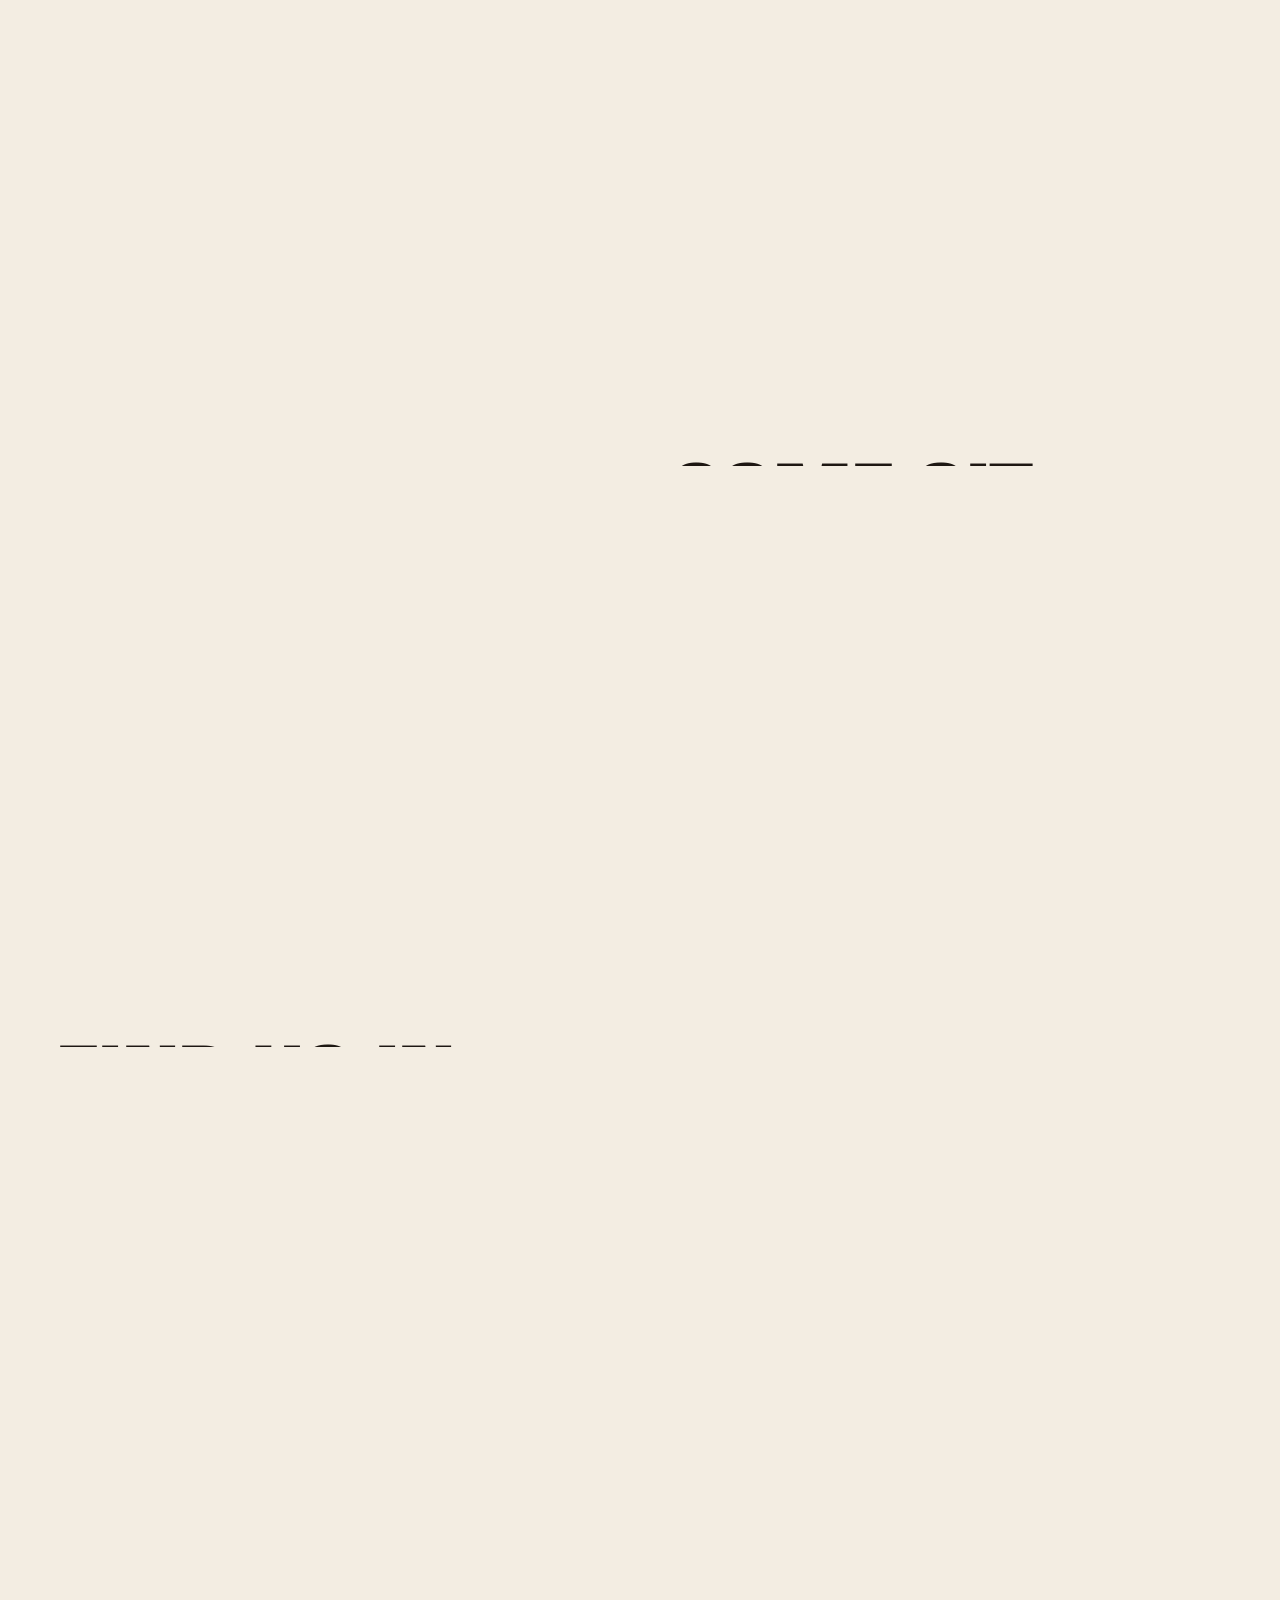
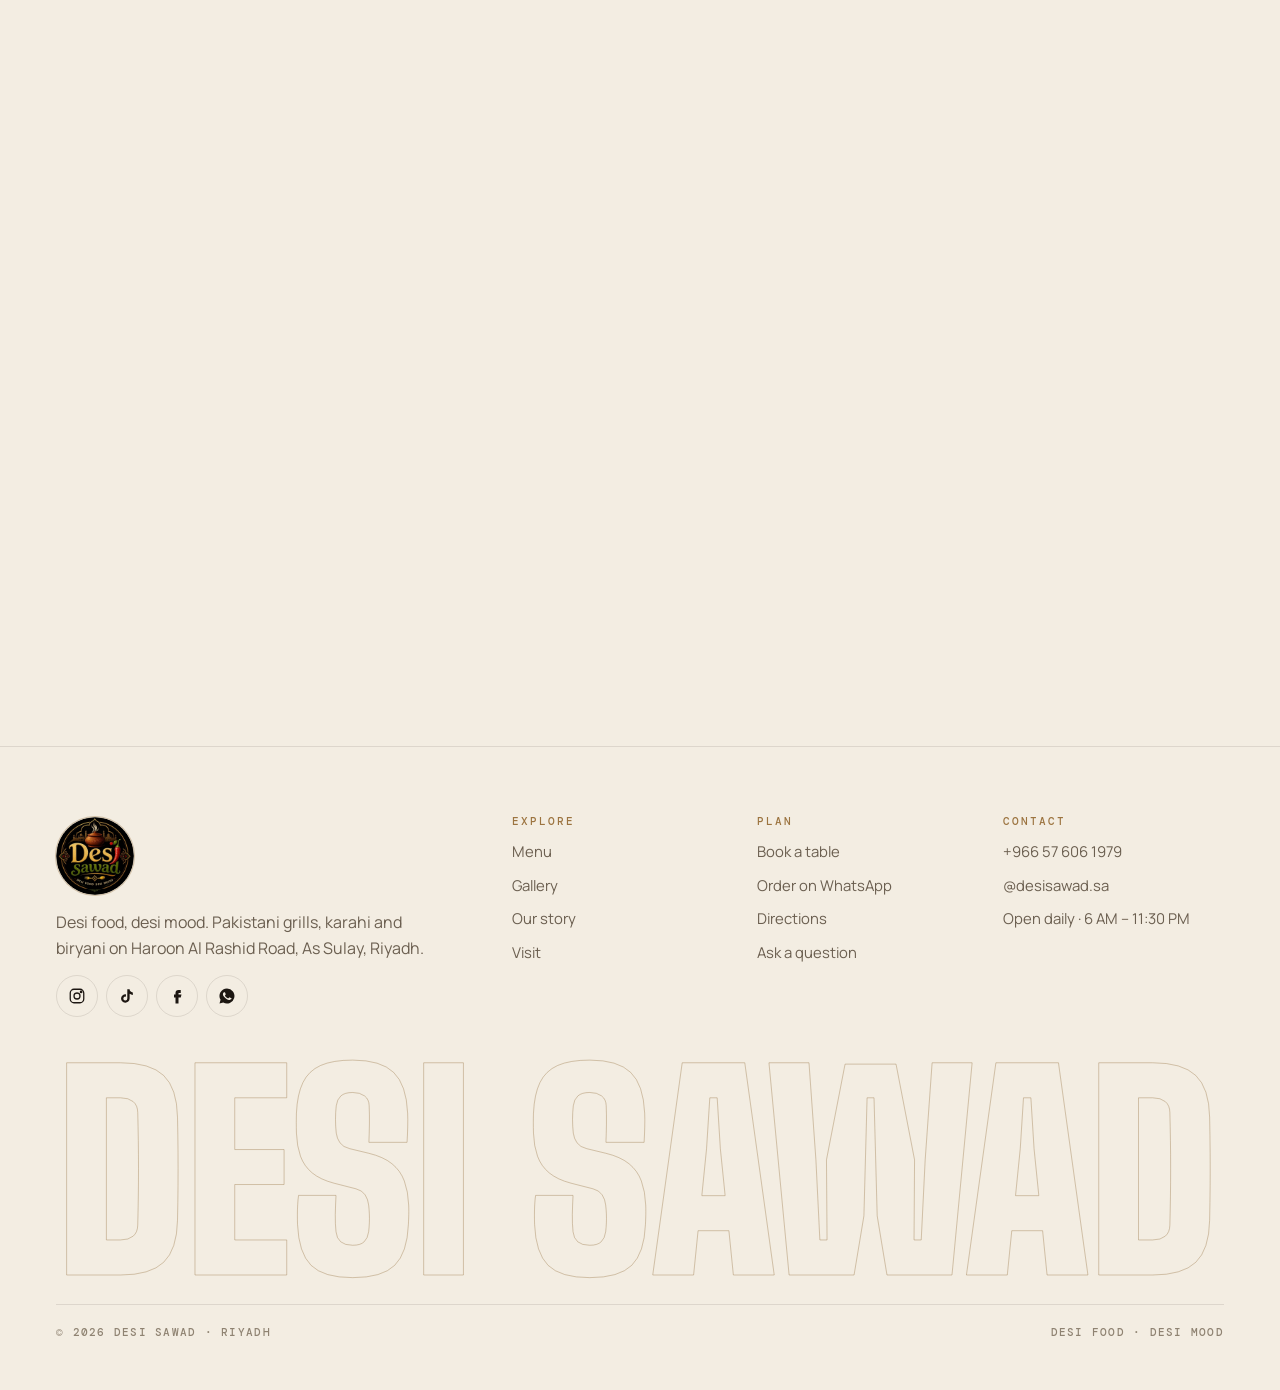
==== commit 451f9a81: "Add chatbot shortcut at bottom-right - Gold round chat button (SMK style) with live dot and hover la" ====
--- a/index.html
+++ b/index.html
@@ -65,6 +65,10 @@
     <svg viewBox="0 0 24 24" fill="none" stroke="currentColor" stroke-width="1.9" stroke-linecap="round" stroke-linejoin="round"><path d="M4 9.5h3.2L12 5.4v13.2L7.2 14.5H4z"/><path class="wv wv1" d="M15.4 9.6a3.4 3.4 0 0 1 0 4.8"/><path class="wv wv2" d="M17.9 7.1a6.9 6.9 0 0 1 0 9.8"/><path class="slash" d="M4 20 20 4"/></svg>
   </button>
 </div>
+<button class="ai-fab" type="button" data-chat aria-label="Chat with Desi Sawad">
+  <svg viewBox="0 0 24 24" fill="none" stroke="currentColor" stroke-width="2" stroke-linecap="round" stroke-linejoin="round"><path d="M21 11.5a8.4 8.4 0 0 1-9 8.4 8.5 8.5 0 0 1-3.8-.9L3 21l1.9-5.1A8.4 8.4 0 0 1 12 3a8.4 8.4 0 0 1 9 8.5z"/><path d="M8.6 11.6h.01M12 11.6h.01M15.4 11.6h.01" stroke-width="2.8"/></svg>
+  <span class="ai-dot"></span><span class="ai-tip">Ask us anything</span>
+</button>
 <main id="main">
 <section class="hero" id="top" data-dish="handi" data-x=".25" data-y="-.04" data-s="1.32" data-ms=".8">
   <canvas id="embers" aria-hidden="true"></canvas>
--- a/styles.css
+++ b/styles.css
@@ -904,3 +904,20 @@
 .pc-img img{width:100%;height:100%;object-fit:cover;transition:transform 1.4s var(--e-out)}
 .pcard:hover .pc-img img{transform:scale(1.05)}
 .pc-badge{position:absolute;left:12px;bottom:12px;padding:8px 13px;border-radius:999px;background:rgba(20,10,6,.6);-webkit-backdrop-filter:blur(10px);backdrop-filter:blur(10px);border:1px solid rgba(255,226,180,.25);font:500 10px/1 var(--f-m);letter-spacing:.16em;text-transform:uppercase;color:#f1dcb3}
+
+/* chatbot shortcut, bottom-right (SMK dock__ai) */
+.ai-fab{position:fixed;z-index:125;right:16px;bottom:calc(14px + var(--safe-b));width:60px;height:60px;border-radius:50%;display:grid;place-items:center;color:var(--gold-ink);
+  background:linear-gradient(135deg,#a97a40,#e6c890 55%,#c49a5c);box-shadow:0 12px 32px -6px rgba(214,177,120,.55),inset 0 1px 0 rgba(255,255,255,.45);
+  transition:transform .4s var(--e-back),opacity .45s var(--e-out),box-shadow .4s}
+.ai-fab svg{width:25px;height:25px;transition:transform .4s var(--e-back)}
+.ai-fab:hover svg{transform:rotate(-8deg)}
+.ai-fab:hover{transform:scale(1.08);box-shadow:0 16px 40px -6px rgba(214,177,120,.75),inset 0 1px 0 rgba(255,255,255,.45)}
+.ai-fab:active{transform:scale(.92)}
+.ai-fab::before{content:"";position:absolute;inset:-5px;border-radius:50%;border:1px solid var(--gold);opacity:0;animation:ring2 2.8s ease-out infinite}
+.ai-dot{position:absolute;top:-1px;right:-1px;width:14px;height:14px;border-radius:50%;background:#4fd07a;border:2px solid var(--bg)}
+.ai-tip{position:absolute;right:calc(100% + 12px);top:50%;transform:translate(8px,-50%);padding:9px 14px;border-radius:999px;white-space:nowrap;font:700 13px/1 var(--f-b);color:var(--text);
+  background:var(--glass-card);border:1px solid var(--glass-brd);box-shadow:var(--shadow-sm);opacity:0;pointer-events:none;transition:opacity .35s,transform .45s var(--e-out)}
+.ai-fab:hover .ai-tip{opacity:1;transform:translate(0,-50%)}
+.ai-fab.tuck,body.chat-on .ai-fab{transform:scale(.4);opacity:0;pointer-events:none}
+@media (max-width:860px){.ai-fab{right:12px;bottom:calc(10px + var(--safe-b));width:54px;height:54px}.ai-fab svg{width:23px;height:23px}}
+@media (min-width:720px){.toast{bottom:40px}}
